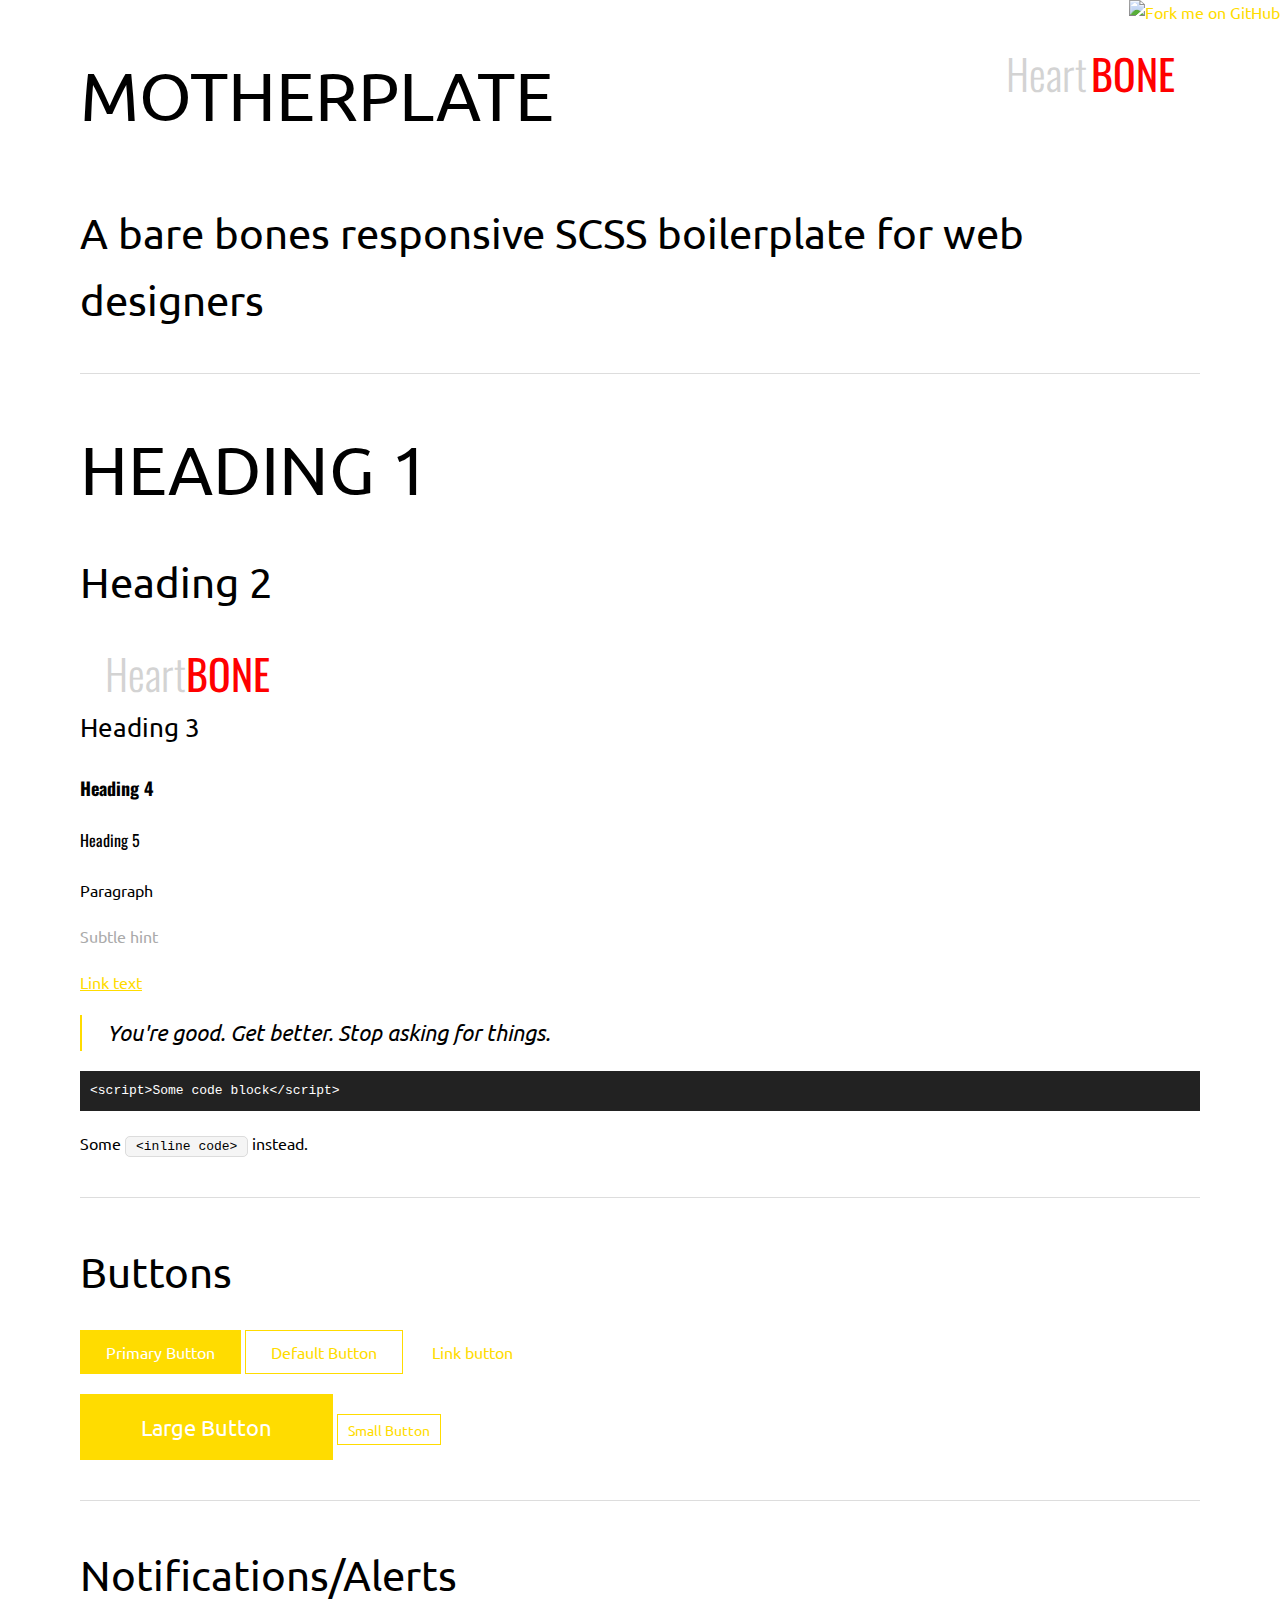
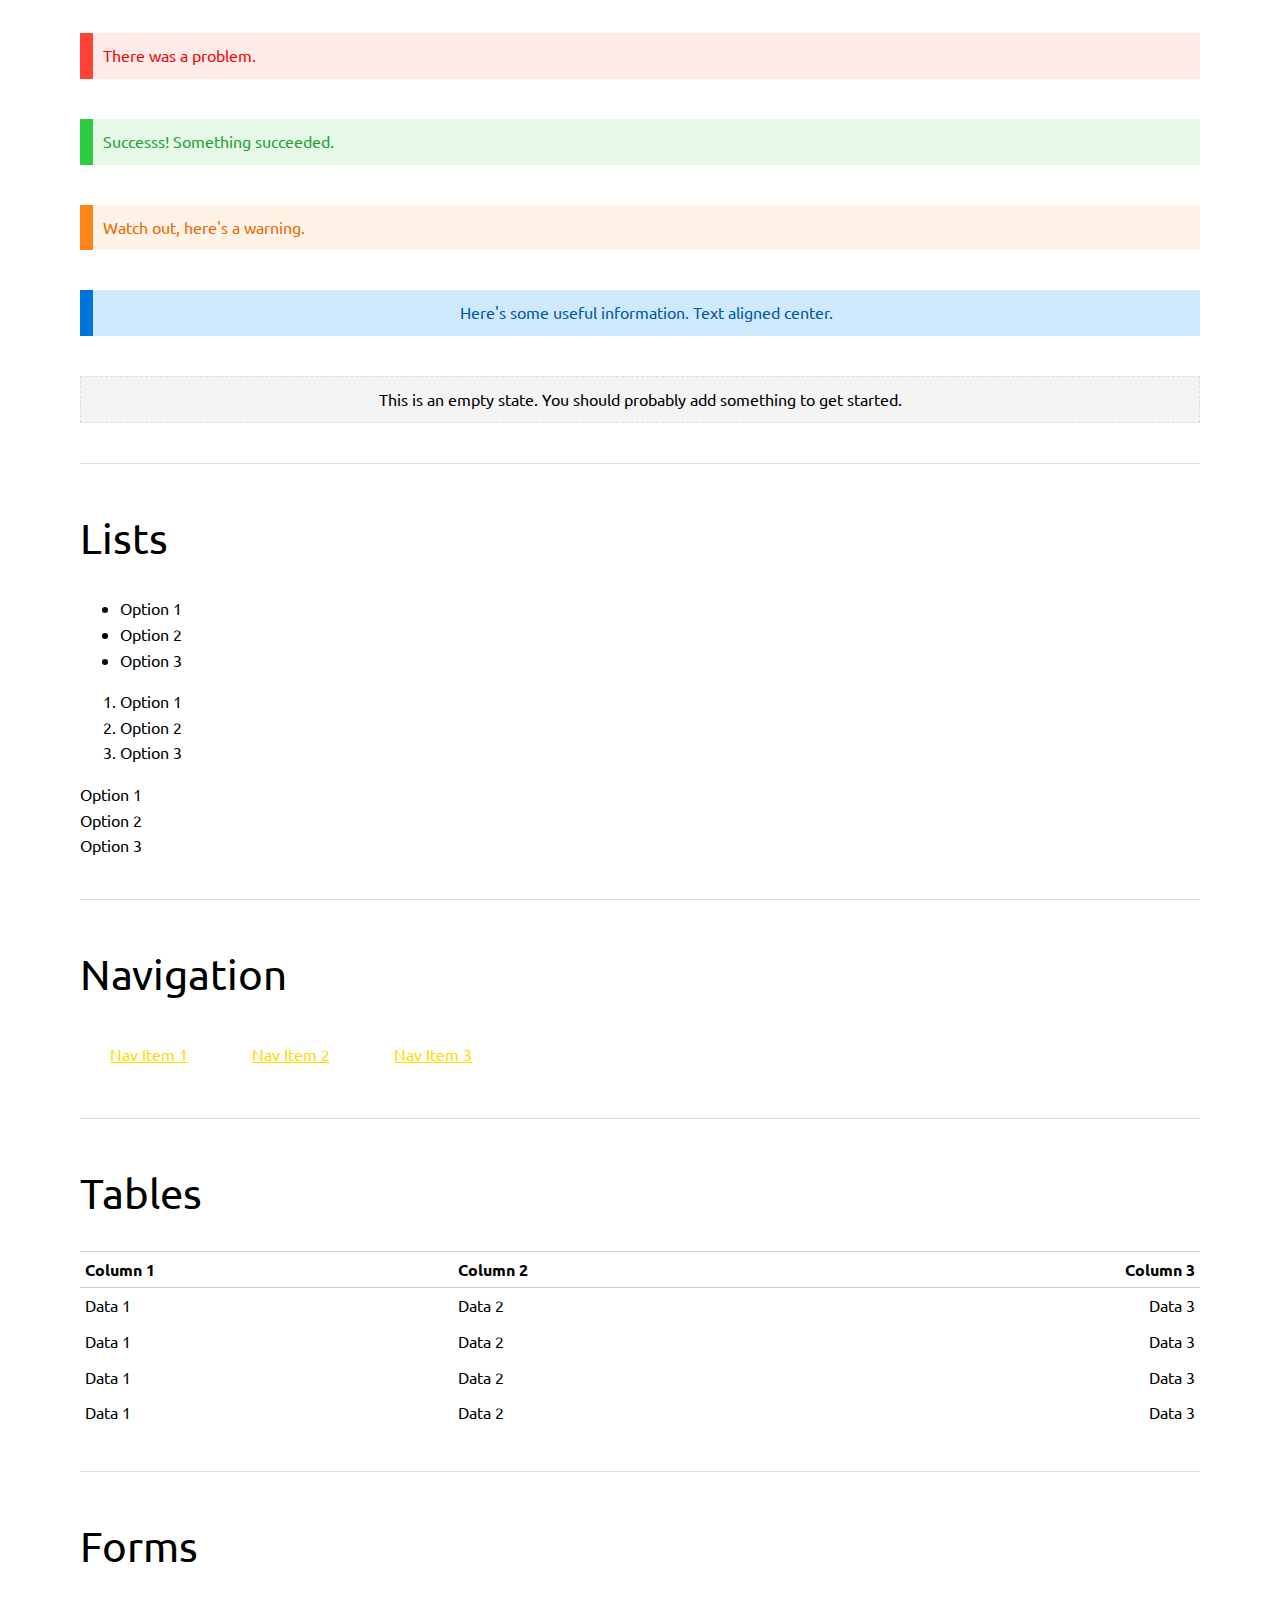
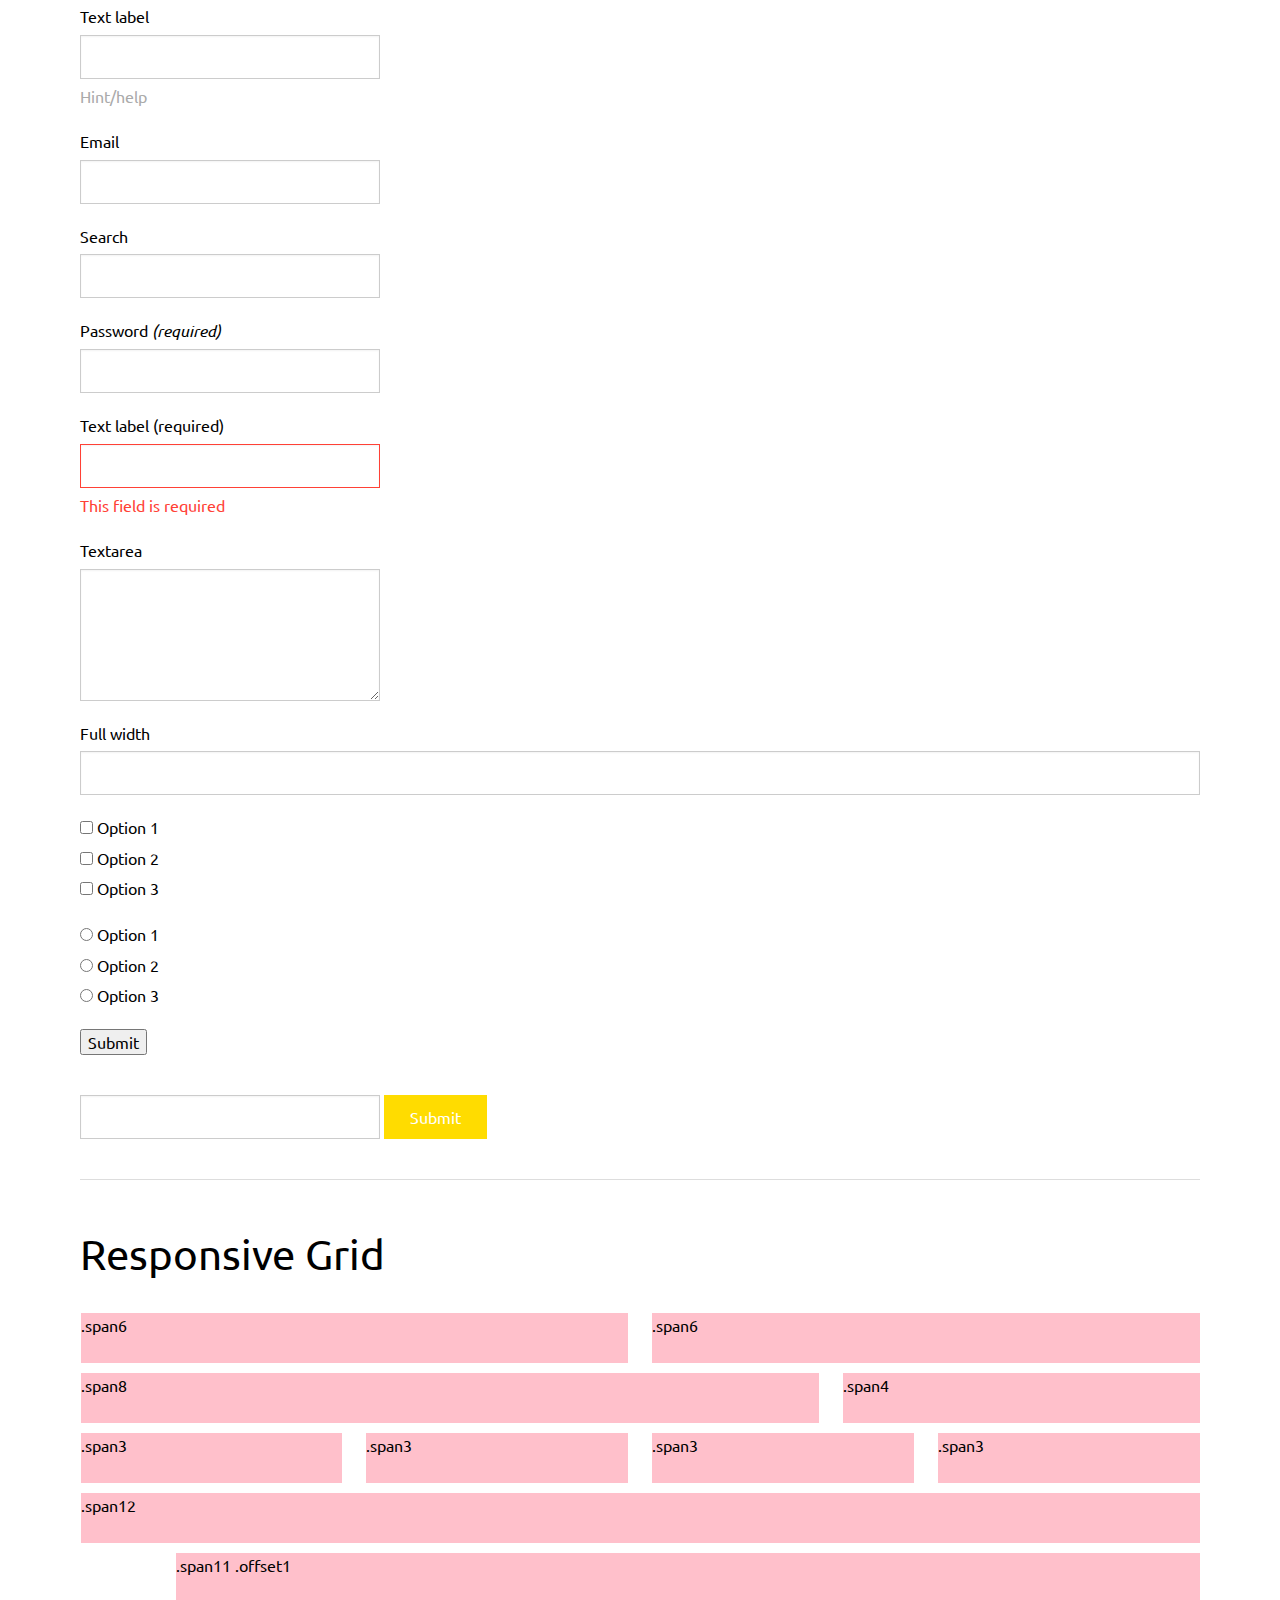
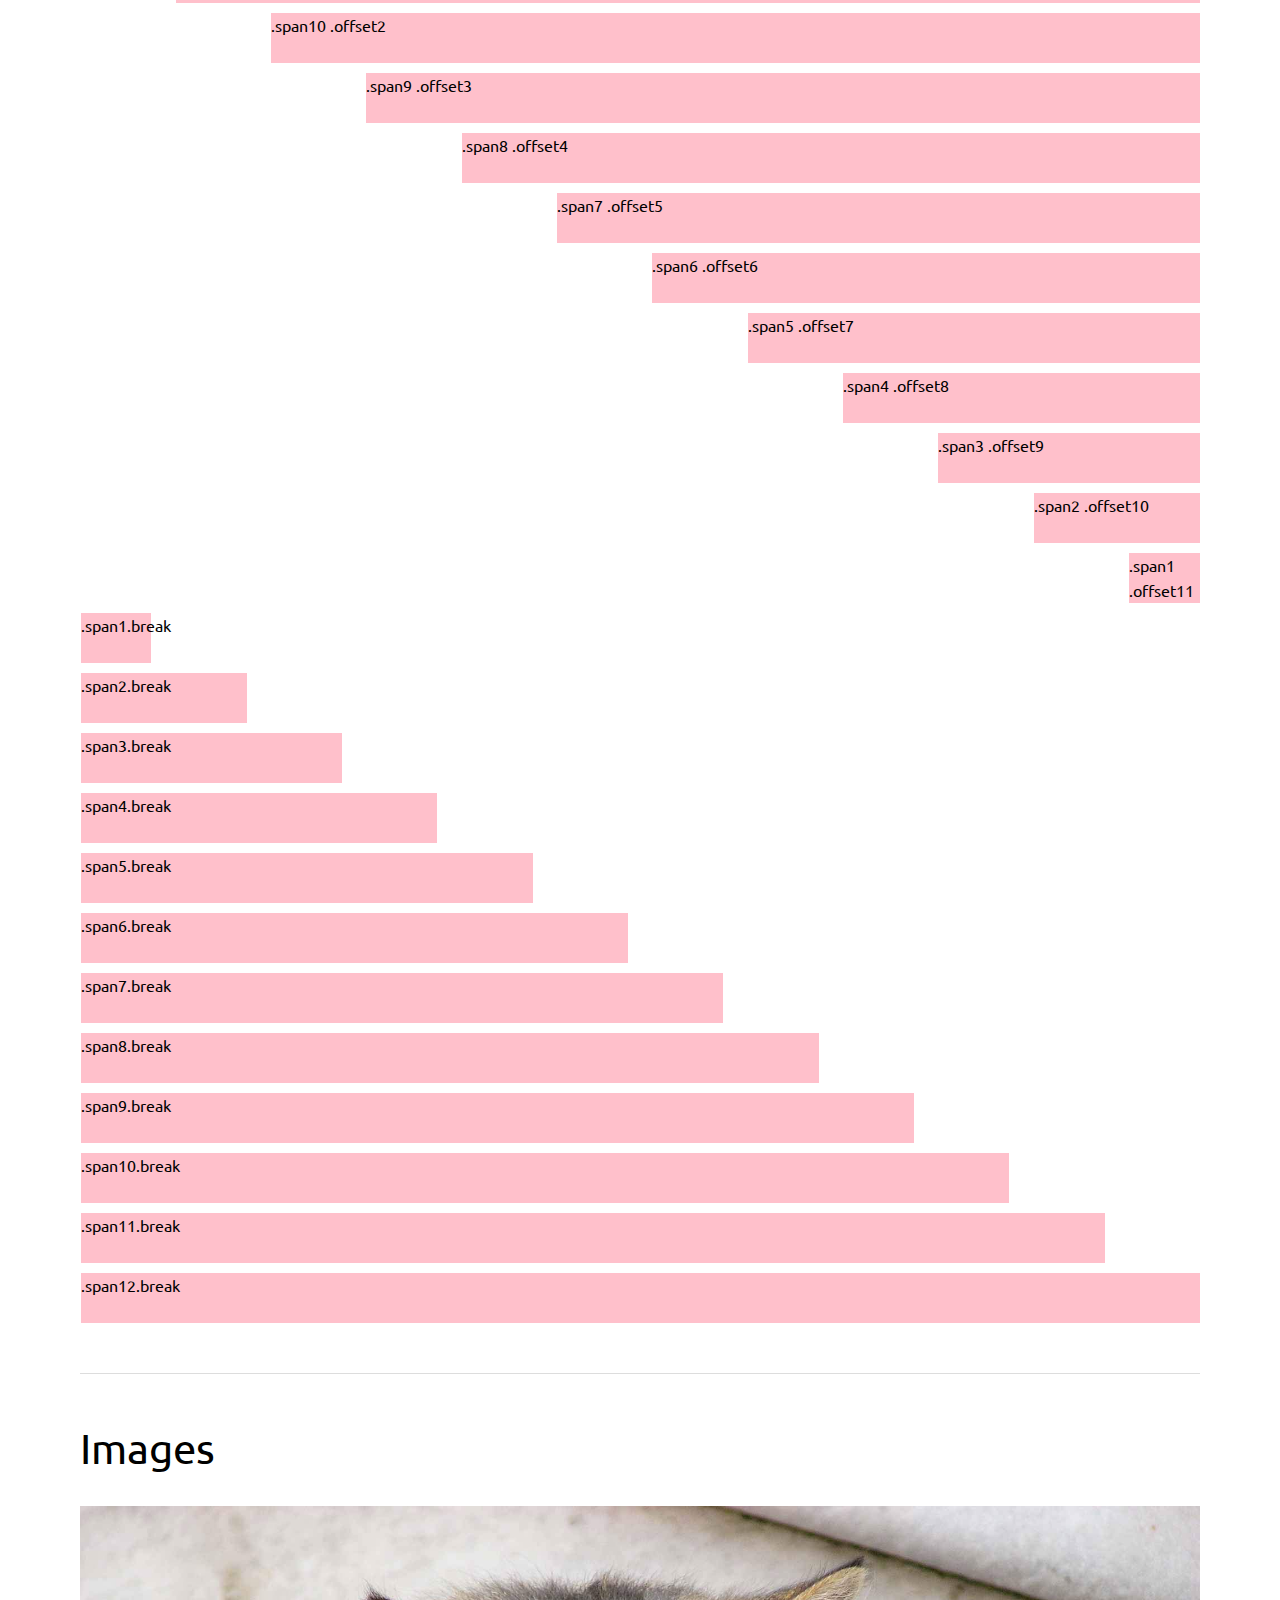
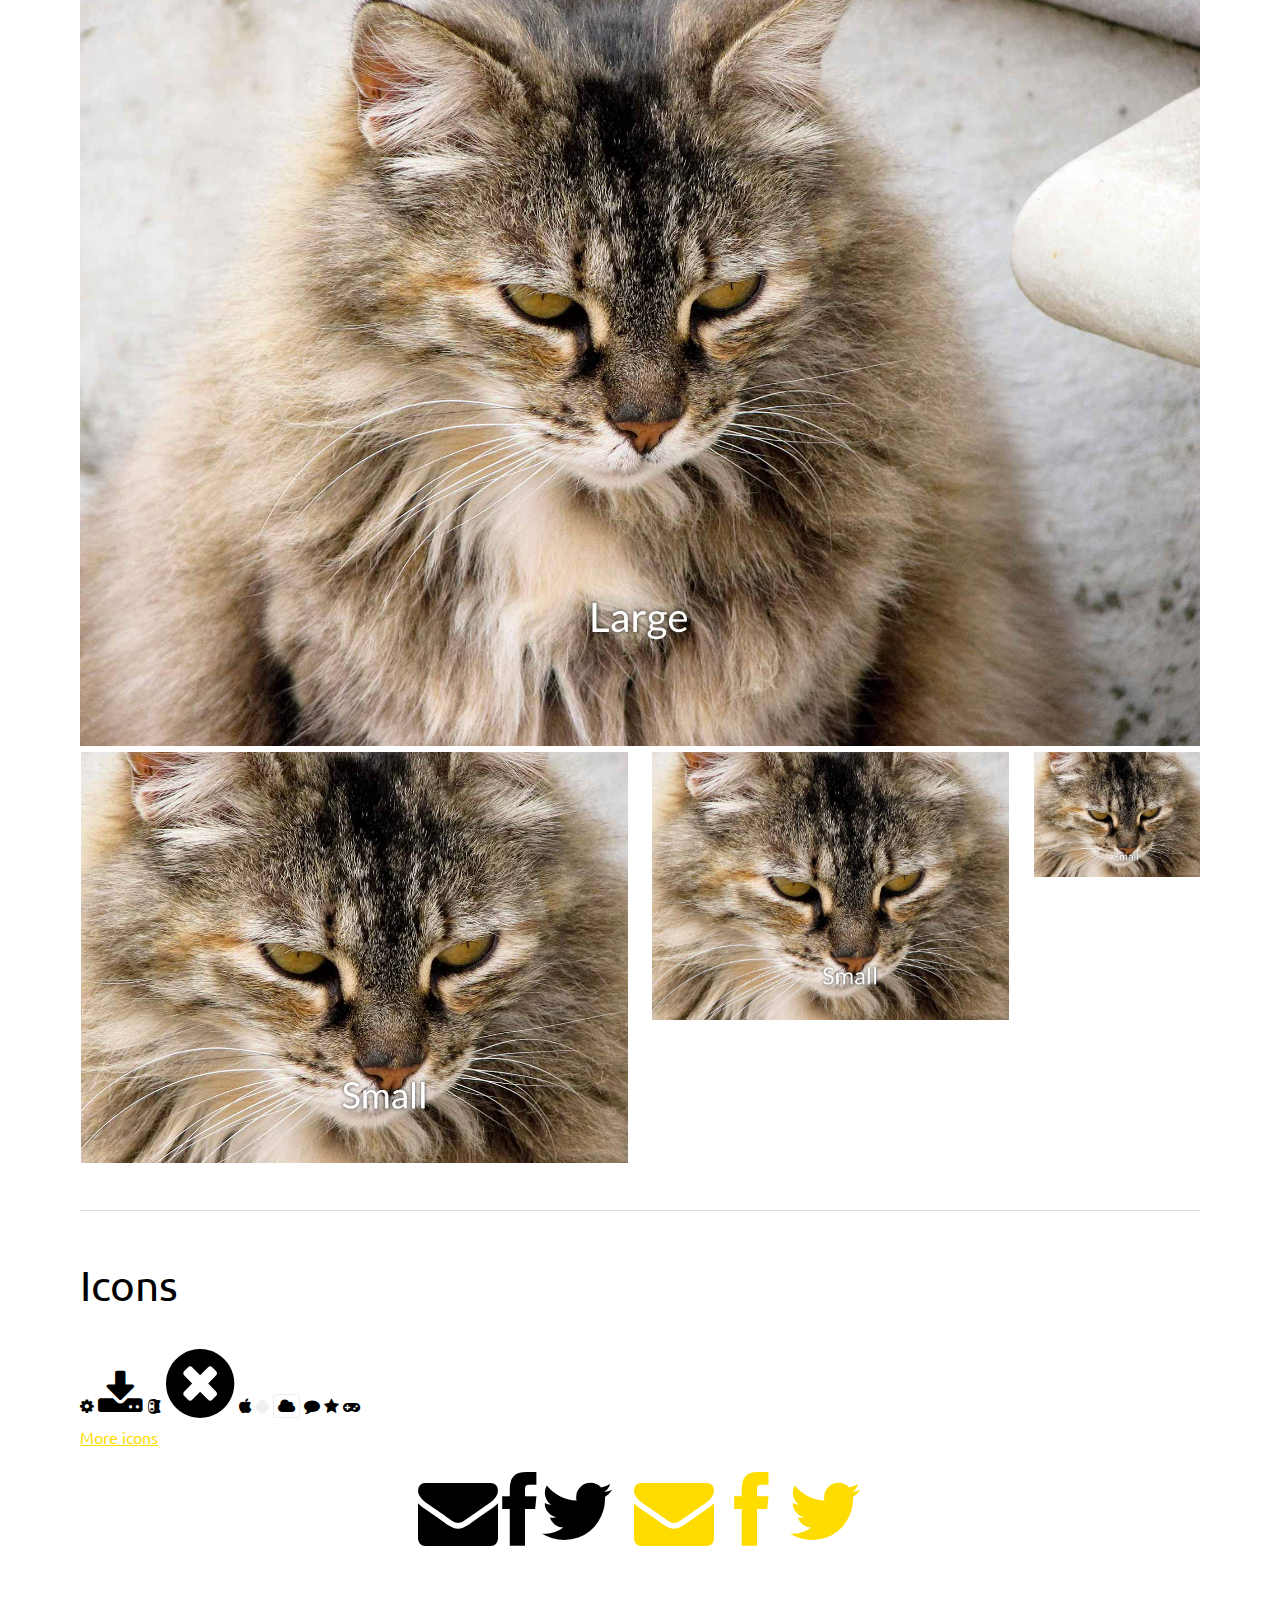
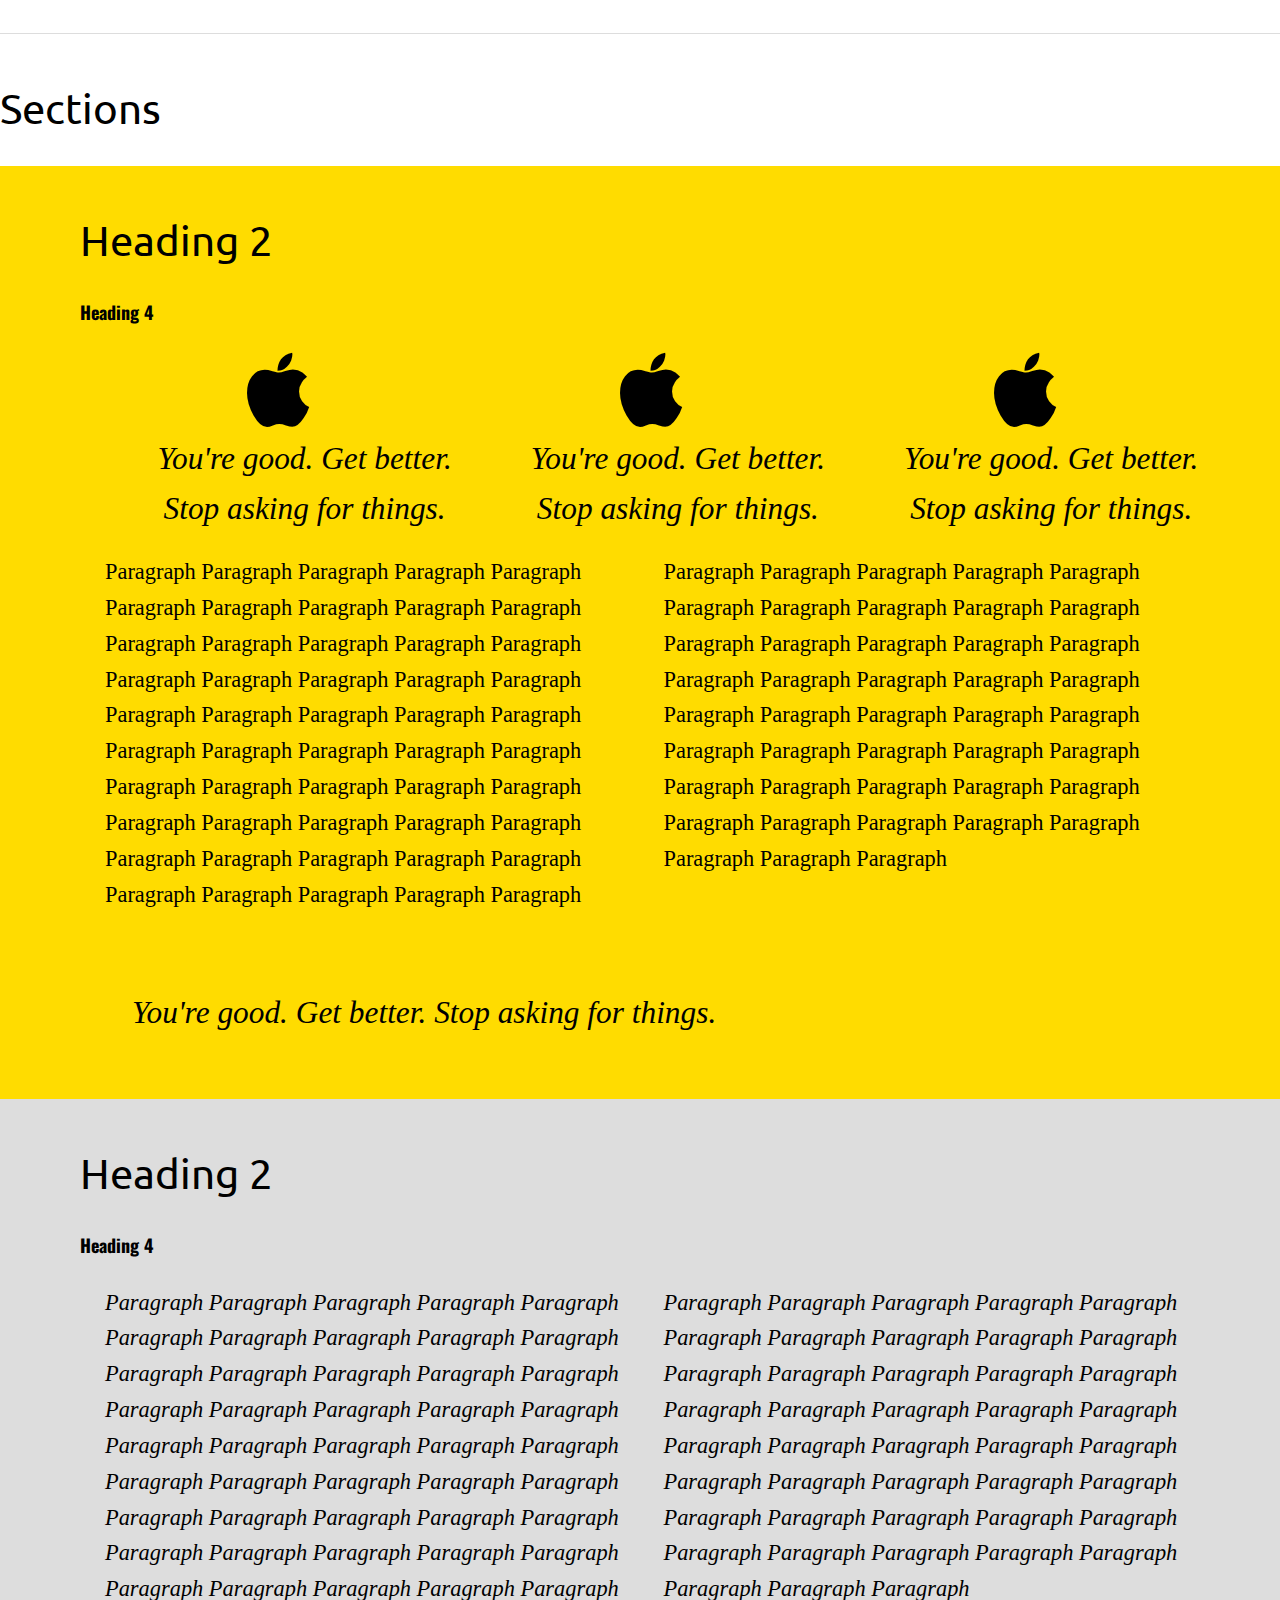
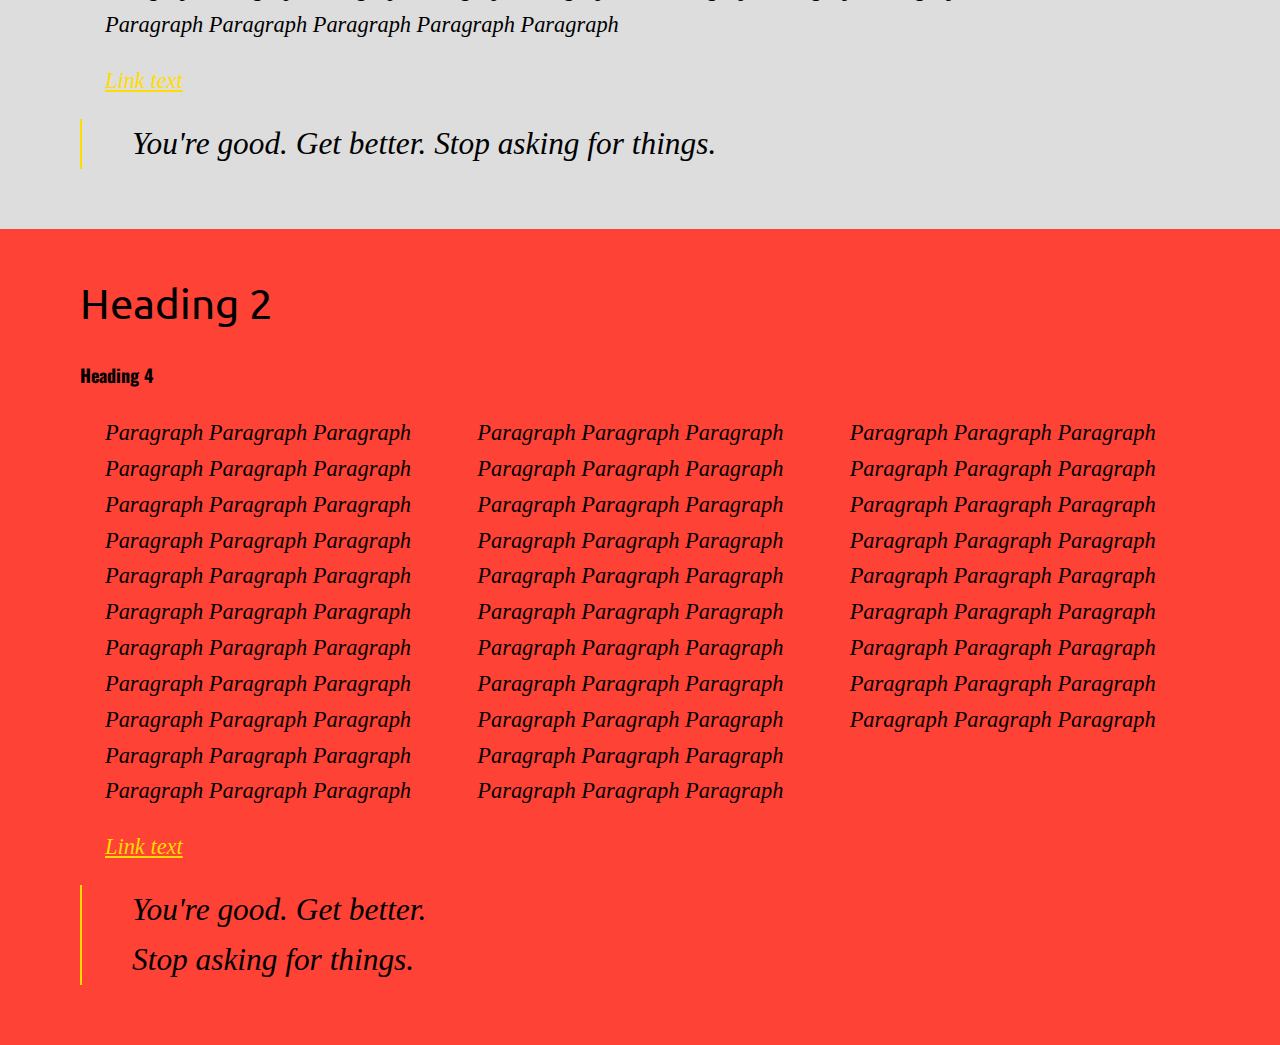
==== example.html @ 1ecac4de "initial" ====
<!DOCTYPE html>
<!--[if lt IE 7]> <html class="lt-ie9 lt-ie8 lt-ie7"> <![endif]-->
<!--[if IE 7]> <html class="lt-ie9 lt-ie8"> <![endif]-->
<!--[if IE 8]> <html class="lt-ie9"> <![endif]-->
<!--[if gt IE 8]><!--> <html> <!--<![endif]-->
<head>
	<meta charset="utf-8">
	<meta http-equiv="X-UA-Compatible" content="IE=edge,chrome=1">
	<title>Motherplate - A bare bones responsive SCSS boilerplate for web designers</title>
	<meta name="description" content="">
	<meta name="viewport" content="width=device-width">
    <link href='http://fonts.googleapis.com/css?family=Ubuntu:300,500italic|Oswald' rel='stylesheet' type='text/css'>
    <link rel="stylesheet" href="css/main.css">

	<!--[if lt IE 9]> <script src="http://html5shiv.googlecode.com/svn/trunk/html5.js"></script> <![endif]-->
</head>
<body>

	<a href="https://github.com/leemunroe/motherplate"><img style="position: absolute; top: 0; right: 0; border: 0;" src="https://s3.amazonaws.com/github/ribbons/forkme_right_green_007200.png" alt="Fork me on GitHub"></a>

	<div class="container">

    <h1 style="text-align:left;float:left;">Motherplate</h1>
    <logo style="text-align:right;float:right;">
        <logo1>Heart</logo1>
        <logo2>BONE</logo2>
    </logo>
    <h1 style="clear:both;"></h1>

        <h2>A bare bones responsive SCSS boilerplate for web designers</h2>

		<hr>

		<h1>Heading 1</h1>
		<h2>Heading 2</h2>
        <logo1>Heart</logo1><logo2>BONE</logo2>
		<h3>Heading 3</h3>
		<h4>Heading 4</h4>
		<h5>Heading 5</h5>
		<p>Paragraph</p>
		<p class="subtle">Subtle hint</p>
		<p><a href="">Link text</a></p>
		<blockquote><p>You're good. Get better. Stop asking for things.</p></blockquote>
		<pre>&lt;script&gt;Some code block&lt;/script&gt;</pre>
		<p>Some <code>&lt;inline code&gt;</code> instead.</p>

		<hr>

		<h2>Buttons</h2>

		<p><button class="btn btn-primary">Primary button</button> <button class="btn">Default button</button> <button class="btn btn-link">Link button</button> </p>

		<p><button class="btn btn-primary btn-lg">Large button</button> <button class="btn btn-sm">Small button</button></p>

		<hr>

		<h2>Notifications/Alerts</h2>

		<div class="alert alert-danger">
			<p>There was a problem.</p>
		</div>

		<div class="alert alert-success">
			<p>Successs! Something succeeded.</p>
		</div>

		<div class="alert alert-warning">
			<p>Watch out, here's a warning.</p>
		</div>

		<div class="alert alert-info text-center">
			<p>Here's some useful information. Text aligned center.</p>
		</div>

		<div class="alert alert-empty">
			<p>This is an empty state. You should probably add something to get started.</p>
		</div>

		<hr>

		<h2>Lists</h2>
		<ul>
			<li>Option 1</li>
			<li>Option 2</li>
			<li>Option 3</li>
		</ul>
		<ol>
			<li>Option 1</li>
			<li>Option 2</li>
			<li>Option 3</li>
		</ol>
		<ul class="list-unstyled">
			<li>Option 1</li>
			<li>Option 2</li>
			<li>Option 3</li>
		</ul>

		<hr>

		<h2>Navigation</h2>
		<nav>
			<a href="">Nav Item 1</a>
			<a href="">Nav Item 2</a>
			<a href="">Nav Item 3</a>
		</nav>

		<hr>

		<h2>Tables</h2>
		<table>
			<thead>
				<tr>
					<th scope="col">Column 1</th>
					<th scope="col">Column 2</th>
					<th scope="col" class="text-right">Column 3</th>
				</tr>
			</thead>
			<tbody>
				<tr>
					<td>Data 1</td>
					<td>Data 2</td>
					<td class="text-right">Data 3</td>
				</tr>
				<tr>
					<td>Data 1</td>
					<td>Data 2</td>
					<td class="text-right">Data 3</td>
				</tr>
				<tr>
					<td>Data 1</td>
					<td>Data 2</td>
					<td class="text-right">Data 3</td>
				</tr>
				<tr>
					<td>Data 1</td>
					<td>Data 2</td>
					<td class="text-right">Data 3</td>
				</tr>
			</tbody>
		</table>

		<hr>

		<h2>Forms</h2>
		<form>
			<div class="field">
				<label for="">Text label</label>
				<input type="text">
				<p class="hint">Hint/help</p>
			</div>
			<div class="field">
				<label for="">Email</label>
				<input type="email">
			</div>
			<div class="field">
				<label for="">Search</label>
				<input type="search">
			</div>
			<div class="field">
				<label for="">Password <span class="is-required">(required)</span></label>
				<input type="password">
			</div>
			<div class="field has-error">
				<label for="">Text label <span class="req">(required)</span></label>
				<input type="text">
				<p class="error-description">This field is required</p>
			</div>
			<div class="field">
				<label for="">Textarea</label>
				<textarea></textarea>
			</div>
			<div class="field">
				<label for="">Full width</label>
				<input type="text" class="full-width">
			</div>
			<div class="field">
				<label><input type="checkbox"> Option 1</label>
				<label><input type="checkbox"> Option 2</label>
				<label><input type="checkbox"> Option 3</label>
			</div>
			<div class="field">
				<label><input type="radio" name="radio"> Option 1</label>
				<label><input type="radio" name="radio"> Option 2</label>
				<label><input type="radio" name="radio"> Option 3</label>
			</div>
			<button>Submit</button>
		</form>
		<input type="text"> <button class="btn btn-primary">Submit</button>

		<hr>

		<h2>Responsive Grid</h2>

		<style>
		/*Style to help visualize grid for demo purposes*/
		.grid-style-helper{background:pink;height:50px;margin-bottom:10px;}
		</style>

		<div class="group">
			<div class="span6 grid-style-helper">.span6</div>
			<div class="span6 grid-style-helper">.span6</div>

			<div class="span8 grid-style-helper">.span8</div>
			<div class="span4 grid-style-helper">.span4</div>

			<div class="span3 grid-style-helper">.span3</div>
			<div class="span3 grid-style-helper">.span3</div>
			<div class="span3 grid-style-helper">.span3</div>
			<div class="span3 grid-style-helper">.span3</div>

			<div class="span12 grid-style-helper">.span12</div>
		</div>

		<div class="group">
			<div class="span11 offset1 grid-style-helper">.span11 .offset1</div>
			<div class="span10 offset2 grid-style-helper">.span10 .offset2</div>

			<div class="span9 offset3 grid-style-helper">.span9 .offset3</div>
			<div class="span8 offset4 grid-style-helper">.span8 .offset4</div>

			<div class="span7 offset5 grid-style-helper">.span7 .offset5</div>
			<div class="span6 offset6 grid-style-helper">.span6 .offset6</div>
			<div class="span5 offset7 grid-style-helper">.span5 .offset7</div>
			<div class="span4 offset8 grid-style-helper">.span4 .offset8</div>

			<div class="span3 offset9 grid-style-helper">.span3 .offset9</div>
			<div class="span2 offset10 grid-style-helper">.span2 .offset10</div>
			<div class="span1 offset11 grid-style-helper">.span1 .offset11</div>
		</div>

		<div class="group">
			<div class="span1 break grid-style-helper">.span1.break</div>
			<div class="span2 break grid-style-helper">.span2.break</div>

			<div class="span3 break grid-style-helper">.span3.break</div>
			<div class="span4 break grid-style-helper">.span4.break</div>

			<div class="span5 break grid-style-helper">.span5.break</div>
			<div class="span6 break grid-style-helper">.span6.break</div>
			<div class="span7 break grid-style-helper">.span7.break</div>
			<div class="span8 break grid-style-helper">.span8.break</div>

			<div class="span9 break grid-style-helper">.span9.break</div>
			<div class="span10 break grid-style-helper">.span10.break</div>
			<div class="span11 break grid-style-helper">.span11.break</div>
			<div class="span12 break grid-style-helper">.span12.break</div>
		</div>

		<hr>

		<h2>Images</h2>
		<!-- Example using picture element -->
		<picture>
			<source media="(min-width: 1000px)" srcset="img/cat@2x.jpg">
			<source media="(min-width: 640px)" srcset="img/cat.jpg">
			<img src="img/cat@2x.jpg" alt="Cat">
		</picture>

		<!-- Examples using srcset -->
		<div class="group">
			<div class="span6">
				<img src="img/cat.jpg" alt="Cat" srcset="img/cat@2x.jpg 2x, img/cat.jpg 1x" sizes="(min-width:480px) 100vw, 50vw">
			</div>
			<div class="span4">
				<img src="img/cat.jpg" alt="Cat" srcset="img/cat@2x.jpg 2x, img/cat.jpg 1x" sizes="(min-width:480px) 100vw, 50vw">
			</div>
			<div class="span2">
				<img src="img/cat.jpg" alt="Cat" srcset="img/cat@2x.jpg 2x, img/cat.jpg 1x" sizes="(min-width:480px) 100vw, 50vw">
			</div>
		</div>

		<hr>

		<h2>Icons</h2>

		<i class="icon-cog"></i>
		<i class="icon-download-alt icon-3x"></i>
		<i class="icon-github-alt icon-rotate-90"></i>
		<i class="icon-remove-sign icon-5x"></i>
		<i class="icon-apple"></i>
		<i class="icon-android icon-muted"></i>
		<i class="icon-cloud icon-border"></i>
		<i class="icon-comment"></i>
		<i class="icon-star"></i>
		<i class="icon-gamepad"></i>

		<p><a href="http://fortawesome.github.io/Font-Awesome/cheatsheet/">More icons</a></p>

        <div class="text-center">
            <i class="icon-envelope icon-5x"></i>
            <i class="icon-facebook icon-5x"></i>
            <i class="icon-twitter icon-5x">

            <a class="icon-envelope" href="mailto:info@heart-bone.com"></a>
            <a class="icon-facebook" href="http://facebook.com/{{ site.footer-links.facebook }}"></a>
            <a class="icon-twitter" href="http://twitter.com/heart_bone"></i></a>
        </div>
    </div>
    <hr>

    <h2>Sections</h2>
    <section class="primary">
        <div class="container">
            <h2>Heading 2</h2>
            <h4>Heading 4</h4>

            <div class="span4 text-center">
                <i class="icon-apple icon-5x"></i>
                <blockquote><p>You're good. Get better. Stop asking for things.</p></blockquote>
            </div>
            <div class="span4 text-center">
                <i class="icon-apple icon-5x"></i>
                <blockquote><p>You're good. Get better. Stop asking for things.</p></blockquote>
            </div>
            <div class="span4 text-center">
                <i class="icon-apple icon-5x"></i>
                <blockquote><p>You're good. Get better. Stop asking for things.</p></blockquote>
            </div>

            <p>Paragraph Paragraph Paragraph Paragraph Paragraph Paragraph Paragraph Paragraph Paragraph Paragraph
                Paragraph Paragraph Paragraph Paragraph Paragraph Paragraph Paragraph Paragraph Paragraph Paragraph
                Paragraph Paragraph Paragraph Paragraph Paragraph Paragraph Paragraph Paragraph Paragraph Paragraph
                Paragraph Paragraph Paragraph Paragraph Paragraph Paragraph Paragraph Paragraph Paragraph Paragraph
                Paragraph Paragraph Paragraph Paragraph Paragraph Paragraph Paragraph Paragraph Paragraph Paragraph
                Paragraph Paragraph Paragraph Paragraph Paragraph Paragraph Paragraph Paragraph Paragraph Paragraph
                Paragraph Paragraph Paragraph Paragraph Paragraph Paragraph Paragraph Paragraph Paragraph Paragraph
                Paragraph Paragraph Paragraph Paragraph Paragraph Paragraph Paragraph Paragraph Paragraph Paragraph
                Paragraph Paragraph Paragraph Paragraph Paragraph Paragraph Paragraph Paragraph Paragraph Paragraph
                Paragraph Paragraph Paragraph </p>

            <p><a href="">Link text</a></p>
            <blockquote><p>You're good. Get better. Stop asking for things.</p></blockquote>
        </div>
    </section>
    <section class="secondary">
        <div class="container">
            <h2>Heading 2</h2>
            <h4>Heading 4</h4>

            <p>Paragraph Paragraph Paragraph Paragraph Paragraph Paragraph Paragraph Paragraph Paragraph Paragraph
                Paragraph Paragraph Paragraph Paragraph Paragraph Paragraph Paragraph Paragraph Paragraph Paragraph
                Paragraph Paragraph Paragraph Paragraph Paragraph Paragraph Paragraph Paragraph Paragraph Paragraph
                Paragraph Paragraph Paragraph Paragraph Paragraph Paragraph Paragraph Paragraph Paragraph Paragraph
                Paragraph Paragraph Paragraph Paragraph Paragraph Paragraph Paragraph Paragraph Paragraph Paragraph
                Paragraph Paragraph Paragraph Paragraph Paragraph Paragraph Paragraph Paragraph Paragraph Paragraph
                Paragraph Paragraph Paragraph Paragraph Paragraph Paragraph Paragraph Paragraph Paragraph Paragraph
                Paragraph Paragraph Paragraph Paragraph Paragraph Paragraph Paragraph Paragraph Paragraph Paragraph
                Paragraph Paragraph Paragraph Paragraph Paragraph Paragraph Paragraph Paragraph Paragraph Paragraph
                Paragraph Paragraph Paragraph </p>

            <p><a href="">Link text</a></p>
            <blockquote><p>You're good. Get better. Stop asking for things.</p></blockquote>
        </div>
    </section>
    <section class="tertiary">
        <div class="container">
            <h2>Heading 2</h2>
            <h4>Heading 4</h4>

            <p>Paragraph Paragraph Paragraph Paragraph Paragraph Paragraph Paragraph Paragraph Paragraph Paragraph
                Paragraph Paragraph Paragraph Paragraph Paragraph Paragraph Paragraph Paragraph Paragraph Paragraph
                Paragraph Paragraph Paragraph Paragraph Paragraph Paragraph Paragraph Paragraph Paragraph Paragraph
                Paragraph Paragraph Paragraph Paragraph Paragraph Paragraph Paragraph Paragraph Paragraph Paragraph
                Paragraph Paragraph Paragraph Paragraph Paragraph Paragraph Paragraph Paragraph Paragraph Paragraph
                Paragraph Paragraph Paragraph Paragraph Paragraph Paragraph Paragraph Paragraph Paragraph Paragraph
                Paragraph Paragraph Paragraph Paragraph Paragraph Paragraph Paragraph Paragraph Paragraph Paragraph
                Paragraph Paragraph Paragraph Paragraph Paragraph Paragraph Paragraph Paragraph Paragraph Paragraph
                Paragraph Paragraph Paragraph Paragraph Paragraph Paragraph Paragraph Paragraph Paragraph Paragraph
                Paragraph Paragraph Paragraph </p>

            <p><a href="">Link text</a></p>
            <blockquote><p>You're good. Get better. Stop asking for things.</p></blockquote>
        </div>
    </section>

    <script src="//ajax.googleapis.com/ajax/libs/jquery/1.8.3/jquery.min.js"></script>
	<script>window.jQuery || document.write('<script src="js/jquery-1.8.3.min.js"><\/script>')</script>
	<script src="js/main.js"></script>

</body>
</html>
---- css/main.css ----
@import url(http://fonts.googleapis.com/css?family=Open+Sans:400,700|Lato:400,700);article,aside,details,figcaption,figure,footer,header,hgroup,main,nav,section,summary{display:block}audio,canvas,video{display:inline-block}audio:not([controls]){display:none;height:0}[hidden]{display:none}html{font-family:sans-serif;-ms-text-size-adjust:100%;-webkit-text-size-adjust:100%}body{margin:0}a:focus{outline:thin dotted}a:active,a:hover{outline:0}h1{font-size:2em;margin:0.67em 0}abbr[title]{border-bottom:1px dotted}b,strong{font-weight:bold}dfn{font-style:italic}hr{-moz-box-sizing:content-box;box-sizing:content-box;height:0}mark{background:#ff0;color:#000}code,kbd,pre,samp{font-family:monospace, serif;font-size:1em}pre{white-space:pre-wrap}q{quotes:"\201C" "\201D" "\2018" "\2019"}small{font-size:80%}sub,sup{font-size:75%;line-height:0;position:relative;vertical-align:baseline}sup{top:-0.5em}sub{bottom:-0.25em}img{border:0}svg:not(:root){overflow:hidden}figure{margin:0}fieldset{border:1px solid #c0c0c0;margin:0 2px;padding:0.35em 0.625em 0.75em}legend{border:0;padding:0}button,input,select,textarea{font-family:inherit;font-size:100%;margin:0}button,input{line-height:normal}button,select{text-transform:none}button,html input[type="button"],input[type="reset"],input[type="submit"]{-webkit-appearance:button;cursor:pointer}button[disabled],html input[disabled]{cursor:default}input[type="checkbox"],input[type="radio"]{box-sizing:border-box;padding:0}input[type="search"]{-webkit-appearance:textfield;-moz-box-sizing:content-box;-webkit-box-sizing:content-box;box-sizing:content-box}input[type="search"]::-webkit-search-cancel-button,input[type="search"]::-webkit-search-decoration{-webkit-appearance:none}button::-moz-focus-inner,input::-moz-focus-inner{border:0;padding:0}textarea{overflow:auto;vertical-align:top}table{border-collapse:collapse;border-spacing:0}.clearfix,.group{zoom:1}.clearfix:before,.clearfix:after,.group:before,.group:after{content:"\0020";display:block;height:0;overflow:hidden}.clearfix:after,.group:after{clear:both}.container{margin:0 auto;max-width:1200px;padding:10px 10px}.span1,.span2,.span3,.span4,.span5,.span6,.span7,.span8,.span9,.span10,.span11,.span12{display:block;margin-bottom:20px}@media screen and (min-width: 480px){.container{padding:40px 40px}.group{margin-left:-2.1277%}.span1,.span2,.span3,.span4,.span5,.span6,.span7,.span8,.span9,.span10,.span11,.span12{-moz-box-sizing:border-box;-webkit-box-sizing:border-box;box-sizing:border-box;float:left;margin-bottom:0;margin-left:2.1277%}.span1{width:6.20563%}.span1.break{float:none}.offset1{margin-left:10.46103%}.span2{width:14.53897%}.span2.break{float:none}.offset2{margin-left:18.79437%}.span3{width:22.8723%}.span3.break{float:none}.offset3{margin-left:27.1277%}.span4{width:31.20563%}.span4.break{float:none}.offset4{margin-left:35.46103%}.span5{width:39.53897%}.span5.break{float:none}.offset5{margin-left:43.79437%}.span6{width:47.8723%}.span6.break{float:none}.offset6{margin-left:52.1277%}.span7{width:56.20563%}.span7.break{float:none}.offset7{margin-left:60.46103%}.span8{width:64.53897%}.span8.break{float:none}.offset8{margin-left:68.79437%}.span9{width:72.8723%}.span9.break{float:none}.offset9{margin-left:77.1277%}.span10{width:81.20563%}.span10.break{float:none}.offset10{margin-left:85.46103%}.span11{width:89.53897%}.span11.break{float:none}.offset11{margin-left:93.79437%}.span12{width:97.8723%}.span12.break{float:none}.offset12{margin-left:102.1277%}}body{font-family:'Ubuntu', sans-serif;font-size:100%;font-style:normal;font-weight:400;line-height:1.6}blockquote{border-left:2px solid #ffdc00;font-family:'Ubuntu', sans-serif;font-size:1.4em;font-style:italic;font-weight:medium;margin:0 0 20px;padding-left:25px}h1,h2,h3{font-family:"Ubuntu",sans-serif}h4,h5{font-family:"Oswald",sans-serif}h1{font-size:4.250em;font-style:normal;font-weight:normal;text-transform:uppercase;margin:0 0 25px}h2{font-size:2.625em;font-style:normal;font-weight:normal;margin:0 0 25px}h3{font-size:1.625em;font-style:normal;font-weight:normal;margin:0 0 25px}h4{font-size:1.125em;font-style:normal;font-weight:bold;margin:0 0 25px}h5{font-size:1em;font-style:normal;font-weight:normal;margin:0 0 25px}p{margin:0 0 20px}pre{background:#222;color:#fff;display:block;font-family:Monaco, Menlo, Consolas, "Courier New", monospace;font-size:13px;line-height:20px;margin:0 0 20px;padding:10px;word-break:break-all;word-wrap:break-word}code{-moz-border-radius:5px;-webkit-border-radius:5px;border-radius:5px;background:#f5f5f5;border:1px solid rgba(0,0,0,0.1);font-family:Monaco, Menlo, Consolas, "Courier New", monospace;font-size:13px;line-height:20px;padding:2px 10px;word-break:break-all;word-wrap:break-word}a{color:#ffdc00}a:hover,a:focus{text-decoration:none}logo1{font-family:'Oswald', sans-serif;font-size:2.625em;font-style:normal;font-weight:300;margin-left:25px;margin-top:25px;margin-bottom:25px;color:lightgrey}logo2{font-family:'Oswald', sans-serif;font-size:2.625em;font-style:normal;font-weight:normal;margin-right:25px;margin-top:25px;margin-bottom:25px;color:red}@media screen and (max-width: 480px){body{font-size:0.875em}h1,h2,h3,h4,h5{margin-bottom:10px}h1{font-size:1.625em}h2{font-size:1.125em}h3{font-size:1em}h4,h5,p,ul,ol{font-size:0.875em}logo1{font-family:'Oswald', sans-serif;font-size:1.125em;font-style:normal;font-weight:300;color:lightgrey}logo2{font-family:'Oswald', sans-serif;font-size:1.125em;font-style:normal;font-weight:normal;color:red}}img,video,audio,iframe,object{max-width:100%}.btn{-moz-border-radius:0px;-webkit-border-radius:0px;border-radius:0px;background:transparent;border:1px solid #ffdc00;color:#ffdc00;display:inline-block;height:44px;outline:none;padding:0 25px;text-align:center;text-decoration:none;text-transform:capitalize}.btn:hover,.btn:focus{background:#ffdc00;border-color:#ffdc00;color:#fff;text-decoration:none}.btn:active{background:#ccb000;border-color:#ccb000}.btn-primary{background-color:#ffdc00;border-color:#ffdc00;color:#fff}.btn-primary:hover,.btn-primary:focus{background:#e6c600;border-color:#e6c600;color:#fff}.btn-primary:active{background:#ccb000;border-color:#ccb000;color:#fff}.btn-lg{font-size:1.4em;height:66px;padding:0 60px}.btn-sm{font-size:.85em;height:30.8px;padding:0 10px}.btn-link{-moz-box-shadow:none;-webkit-box-shadow:none;box-shadow:none;background:transparent;border:0;color:#ffdc00;text-shadow:none;text-transform:none}.btn-link:hover,.btn-link:focus{background:transparent;color:#ffdc00;text-decoration:underline}@media screen and (max-width: 480px){.btn{display:block;margin-bottom:10px;width:100%}}table{width:100%}table th,table td{padding:5px;text-align:left}table th{border-bottom:1px solid #ccc;border-top:1px solid #ccc}label{display:block;margin-bottom:5px}input[type=text],input[type=email],input[type=phone],input[type=password],input[type=number],input[type=search],textarea{-moz-box-shadow:inset 0 1px 2px rgba(0,0,0,0.05);-webkit-box-shadow:inset 0 1px 2px rgba(0,0,0,0.05);box-shadow:inset 0 1px 2px rgba(0,0,0,0.05);-moz-border-radius:0px;-webkit-border-radius:0px;border-radius:0px;border:1px solid #ccc;height:44px;outline:none;padding:5px 10px;width:300px}input[type=text]:focus,input[type=email]:focus,input[type=phone]:focus,input[type=password]:focus,input[type=number]:focus,input[type=search]:focus,textarea:focus{border-color:#ffdc00}input[type=text].full-width,input[type=email].full-width,input[type=phone].full-width,input[type=password].full-width,input[type=number].full-width,input[type=search].full-width,textarea.full-width{width:100%}textarea{height:132px}form{margin-bottom:40px}form .field{margin-bottom:20px}form .hint{color:#aaa;margin-top:5px}form .is-required{font-style:italic}form .has-error .error-description{color:#ff4136;margin-top:5px}form .has-error input[type=text],form .has-error input[type=email],form .has-error input[type=phone],form .has-error input[type=password],form .has-error input[type=number],form .has-error input[type=search],form .has-error textarea{border-color:#ff4136}.alert{zoom:1;-moz-border-radius:0px;-webkit-border-radius:0px;border-radius:0px;border-left:13px solid;margin-bottom:40px;padding:10px}.alert:before,.alert:after{content:"\0020";display:block;height:0;overflow:hidden}.alert:after{clear:both}.alert.alert-danger{background:#ffeae9;border-color:#ff4136;color:#e90d00}.alert.alert-success{background:#e6f9e8;border-color:#2ecc40;color:#25a233}.alert.alert-warning{background:#fff2e7;border-color:#ff851b;color:#e76b00}.alert.alert-info{background:#cfe9ff;border-color:#0074d9;color:#0059a6}.alert.alert-empty{background:#f4f4f4;border:1px dashed #ddd;text-align:center}.alert p:last-child{margin-bottom:0}nav a{display:inline-block;padding:10px 30px}*{-moz-box-sizing:border-box !important;-webkit-box-sizing:border-box !important;box-sizing:border-box !important}.text-center{text-align:center}.text-right{text-align:right}.text-left{text-align:left}.clear{clear:both}.right{float:right}.left{float:left}.list-unstyled{list-style:none;margin-left:0;padding-left:0}.valign{vertical-align:middle}hr{border:0;border-bottom:1px solid #ddd;margin:40px 0}.subtle{color:#aaa}.relative{position:relative}.primary{background-color:#ffdc00}.primary p{font-family:Georgia, Times, "Times New Roman", serif;font-size:1.4em;font-weight:400;margin:0 0 20px;padding-left:25px;-moz-columns:20em 3;-webkit-columns:20em 3;columns:20em 3}.secondary{background-color:#ddd}.secondary p{font-family:Georgia, Times, "Times New Roman", serif;font-size:1.4em;font-style:italic;font-weight:400;margin:0 0 20px;padding-left:25px;-moz-columns:20em 3;-webkit-columns:20em 3;columns:20em 3}.tertiary{background-color:#ff4136}.tertiary p{font-family:Georgia, Times, "Times New Roman", serif;font-size:1.4em;font-style:italic;font-weight:400;margin:0 0 20px;padding-left:25px;-moz-columns:1em 3;-webkit-columns:1em 3;columns:1em 3}@font-face{font-family:'FontAwesome';src:url("../fonts/fontawesome-webfont.eot?v=3.2.0");src:url("../fonts/fontawesome-webfont.eot?#iefix&v=3.2.0") format("embedded-opentype"),url("../fonts/fontawesome-webfont.woff?v=3.2.0") format("woff"),url("../fonts/fontawesome-webfont.ttf?v=3.2.0") format("truetype"),url("../fonts/fontawesome-webfont.svg#fontawesomeregular?v=3.2.0") format("svg");font-weight:normal;font-style:normal}[class^="icon-"],[class*=" icon-"]{font-family:FontAwesome;font-weight:normal;font-style:normal;text-decoration:inherit;-webkit-font-smoothing:antialiased;*margin-right:.3em}[class^="icon-"]:before,[class*=" icon-"]:before{text-decoration:inherit;display:inline-block;cursor:default;speak:none}.icon-large:before{vertical-align:-10%;font-size:1.3333333333333333em}a [class^="icon-"],a [class*=" icon-"]{display:inline}[class^="icon-"].icon-fixed-width,[class*=" icon-"].icon-fixed-width{display:inline-block;width:1.1428571428571428em;text-align:right;padding-right:0.2857142857142857em}[class^="icon-"].icon-fixed-width.icon-large,[class*=" icon-"].icon-fixed-width.icon-large{width:1.4285714285714286em}.icons-ul{margin-left:2.142857142857143em;list-style-type:none}.icons-ul>li{position:relative}.icons-ul .icon-li{position:absolute;left:-2.142857142857143em;width:2.142857142857143em;text-align:center;line-height:inherit}[class^="icon-"].hide,[class*=" icon-"].hide{display:none}.icon-muted{color:#eeeeee}.icon-light{color:#ffffff}.icon-dark{color:#333333}.icon-border{border:solid 1px #eeeeee;padding:.2em .25em .15em;-webkit-border-radius:3px;-moz-border-radius:3px;border-radius:3px}.icon-2x{font-size:2em}.icon-2x.icon-border{border-width:2px;-webkit-border-radius:4px;-moz-border-radius:4px;border-radius:4px}.icon-3x{font-size:3em}.icon-3x.icon-border{border-width:3px;-webkit-border-radius:5px;-moz-border-radius:5px;border-radius:5px}.icon-4x{font-size:4em}.icon-4x.icon-border{border-width:4px;-webkit-border-radius:6px;-moz-border-radius:6px;border-radius:6px}.icon-5x{font-size:5em}.icon-5x.icon-border{border-width:5px;-webkit-border-radius:7px;-moz-border-radius:7px;border-radius:7px}.pull-right{float:right}.pull-left{float:left}[class^="icon-"].pull-left,[class*=" icon-"].pull-left{margin-right:.3em}[class^="icon-"].pull-right,[class*=" icon-"].pull-right{margin-left:.3em}[class^="icon-"],[class*=" icon-"]{display:inline;width:auto;height:auto;line-height:normal;vertical-align:baseline;background-image:none;background-position:0% 0%;background-repeat:repeat;margin-top:0}.icon-white,.nav-pills>.active>a>[class^="icon-"],.nav-pills>.active>a>[class*=" icon-"],.nav-list>.active>a>[class^="icon-"],.nav-list>.active>a>[class*=" icon-"],.navbar-inverse .nav>.active>a>[class^="icon-"],.navbar-inverse .nav>.active>a>[class*=" icon-"],.dropdown-menu>li>a:hover>[class^="icon-"],.dropdown-menu>li>a:hover>[class*=" icon-"],.dropdown-menu>.active>a>[class^="icon-"],.dropdown-menu>.active>a>[class*=" icon-"],.dropdown-submenu:hover>a>[class^="icon-"],.dropdown-submenu:hover>a>[class*=" icon-"]{background-image:none}.btn [class^="icon-"].icon-large,.nav [class^="icon-"].icon-large,.btn [class*=" icon-"].icon-large,.nav [class*=" icon-"].icon-large{line-height:.9em}.btn [class^="icon-"].icon-spin,.nav [class^="icon-"].icon-spin,.btn [class*=" icon-"].icon-spin,.nav [class*=" icon-"].icon-spin{display:inline-block}.nav-tabs [class^="icon-"],.nav-pills [class^="icon-"],.nav-tabs [class*=" icon-"],.nav-pills [class*=" icon-"],.nav-tabs [class^="icon-"].icon-large,.nav-pills [class^="icon-"].icon-large,.nav-tabs [class*=" icon-"].icon-large,.nav-pills [class*=" icon-"].icon-large{line-height:.9em}.btn [class^="icon-"].pull-left.icon-2x,.btn [class*=" icon-"].pull-left.icon-2x,.btn [class^="icon-"].pull-right.icon-2x,.btn [class*=" icon-"].pull-right.icon-2x{margin-top:.18em}.btn [class^="icon-"].icon-spin.icon-large,.btn [class*=" icon-"].icon-spin.icon-large{line-height:.8em}.btn.btn-small [class^="icon-"].pull-left.icon-2x,.btn.btn-small [class*=" icon-"].pull-left.icon-2x,.btn.btn-small [class^="icon-"].pull-right.icon-2x,.btn.btn-small [class*=" icon-"].pull-right.icon-2x{margin-top:.25em}.btn.btn-large [class^="icon-"],.btn.btn-large [class*=" icon-"]{margin-top:0}.btn.btn-large [class^="icon-"].pull-left.icon-2x,.btn.btn-large [class*=" icon-"].pull-left.icon-2x,.btn.btn-large [class^="icon-"].pull-right.icon-2x,.btn.btn-large [class*=" icon-"].pull-right.icon-2x{margin-top:.05em}.btn.btn-large [class^="icon-"].pull-left.icon-2x,.btn.btn-large [class*=" icon-"].pull-left.icon-2x{margin-right:.2em}.btn.btn-large [class^="icon-"].pull-right.icon-2x,.btn.btn-large [class*=" icon-"].pull-right.icon-2x{margin-left:.2em}.icon-stack{position:relative;display:inline-block;width:2em;height:2em;line-height:2em;vertical-align:-35%}.icon-stack [class^="icon-"],.icon-stack [class*=" icon-"]{display:block;text-align:center;position:absolute;width:100%;height:100%;font-size:1em;line-height:inherit;*line-height:2em}.icon-stack .icon-stack-base{font-size:2em;*line-height:1em}.icon-spin{display:inline-block;-moz-animation:spin 2s infinite linear;-o-animation:spin 2s infinite linear;-webkit-animation:spin 2s infinite linear;animation:spin 2s infinite linear}a .icon-spin{display:inline-block;text-decoration:none}@-moz-keyframes spin{0%{-moz-transform:rotate(0deg)}100%{-moz-transform:rotate(359deg)}}@-webkit-keyframes spin{0%{-webkit-transform:rotate(0deg)}100%{-webkit-transform:rotate(359deg)}}@-o-keyframes spin{0%{-o-transform:rotate(0deg)}100%{-o-transform:rotate(359deg)}}@-ms-keyframes spin{0%{-ms-transform:rotate(0deg)}100%{-ms-transform:rotate(359deg)}}@keyframes spin{0%{transform:rotate(0deg)}100%{transform:rotate(359deg)}}.icon-rotate-90:before{-webkit-transform:rotate(90deg);-moz-transform:rotate(90deg);-ms-transform:rotate(90deg);-o-transform:rotate(90deg);transform:rotate(90deg);filter:progid:DXImageTransform.Microsoft.BasicImage(rotation=1)}.icon-rotate-180:before{-webkit-transform:rotate(180deg);-moz-transform:rotate(180deg);-ms-transform:rotate(180deg);-o-transform:rotate(180deg);transform:rotate(180deg);filter:progid:DXImageTransform.Microsoft.BasicImage(rotation=2)}.icon-rotate-270:before{-webkit-transform:rotate(270deg);-moz-transform:rotate(270deg);-ms-transform:rotate(270deg);-o-transform:rotate(270deg);transform:rotate(270deg);filter:progid:DXImageTransform.Microsoft.BasicImage(rotation=3)}.icon-flip-horizontal:before{-webkit-transform:scale(-1, 1);-moz-transform:scale(-1, 1);-ms-transform:scale(-1, 1);-o-transform:scale(-1, 1);transform:scale(-1, 1)}.icon-flip-vertical:before{-webkit-transform:scale(1, -1);-moz-transform:scale(1, -1);-ms-transform:scale(1, -1);-o-transform:scale(1, -1);transform:scale(1, -1)}a .icon-rotate-90:before,a .icon-rotate-180:before,a .icon-rotate-270:before,a .icon-flip-horizontal:before,a .icon-flip-vertical:before{display:inline-block}.icon-glass:before{content:"\f000"}.icon-music:before{content:"\f001"}.icon-search:before{content:"\f002"}.icon-envelope-alt:before{content:"\f003"}.icon-heart:before{content:"\f004"}.icon-star:before{content:"\f005"}.icon-star-empty:before{content:"\f006"}.icon-user:before{content:"\f007"}.icon-film:before{content:"\f008"}.icon-th-large:before{content:"\f009"}.icon-th:before{content:"\f00a"}.icon-th-list:before{content:"\f00b"}.icon-ok:before{content:"\f00c"}.icon-remove:before{content:"\f00d"}.icon-zoom-in:before{content:"\f00e"}.icon-zoom-out:before{content:"\f010"}.icon-power-off:before,.icon-off:before{content:"\f011"}.icon-signal:before{content:"\f012"}.icon-cog:before{content:"\f013"}.icon-trash:before{content:"\f014"}.icon-home:before{content:"\f015"}.icon-file-alt:before{content:"\f016"}.icon-time:before{content:"\f017"}.icon-road:before{content:"\f018"}.icon-download-alt:before{content:"\f019"}.icon-download:before{content:"\f01a"}.icon-upload:before{content:"\f01b"}.icon-inbox:before{content:"\f01c"}.icon-play-circle:before{content:"\f01d"}.icon-rotate-right:before,.icon-repeat:before{content:"\f01e"}.icon-refresh:before{content:"\f021"}.icon-list-alt:before{content:"\f022"}.icon-lock:before{content:"\f023"}.icon-flag:before{content:"\f024"}.icon-headphones:before{content:"\f025"}.icon-volume-off:before{content:"\f026"}.icon-volume-down:before{content:"\f027"}.icon-volume-up:before{content:"\f028"}.icon-qrcode:before{content:"\f029"}.icon-barcode:before{content:"\f02a"}.icon-tag:before{content:"\f02b"}.icon-tags:before{content:"\f02c"}.icon-book:before{content:"\f02d"}.icon-bookmark:before{content:"\f02e"}.icon-print:before{content:"\f02f"}.icon-camera:before{content:"\f030"}.icon-font:before{content:"\f031"}.icon-bold:before{content:"\f032"}.icon-italic:before{content:"\f033"}.icon-text-height:before{content:"\f034"}.icon-text-width:before{content:"\f035"}.icon-align-left:before{content:"\f036"}.icon-align-center:before{content:"\f037"}.icon-align-right:before{content:"\f038"}.icon-align-justify:before{content:"\f039"}.icon-list:before{content:"\f03a"}.icon-indent-left:before{content:"\f03b"}.icon-indent-right:before{content:"\f03c"}.icon-facetime-video:before{content:"\f03d"}.icon-picture:before{content:"\f03e"}.icon-pencil:before{content:"\f040"}.icon-map-marker:before{content:"\f041"}.icon-adjust:before{content:"\f042"}.icon-tint:before{content:"\f043"}.icon-edit:before{content:"\f044"}.icon-share:before{content:"\f045"}.icon-check:before{content:"\f046"}.icon-move:before{content:"\f047"}.icon-step-backward:before{content:"\f048"}.icon-fast-backward:before{content:"\f049"}.icon-backward:before{content:"\f04a"}.icon-play:before{content:"\f04b"}.icon-pause:before{content:"\f04c"}.icon-stop:before{content:"\f04d"}.icon-forward:before{content:"\f04e"}.icon-fast-forward:before{content:"\f050"}.icon-step-forward:before{content:"\f051"}.icon-eject:before{content:"\f052"}.icon-chevron-left:before{content:"\f053"}.icon-chevron-right:before{content:"\f054"}.icon-plus-sign:before{content:"\f055"}.icon-minus-sign:before{content:"\f056"}.icon-remove-sign:before{content:"\f057"}.icon-ok-sign:before{content:"\f058"}.icon-question-sign:before{content:"\f059"}.icon-info-sign:before{content:"\f05a"}.icon-screenshot:before{content:"\f05b"}.icon-remove-circle:before{content:"\f05c"}.icon-ok-circle:before{content:"\f05d"}.icon-ban-circle:before{content:"\f05e"}.icon-arrow-left:before{content:"\f060"}.icon-arrow-right:before{content:"\f061"}.icon-arrow-up:before{content:"\f062"}.icon-arrow-down:before{content:"\f063"}.icon-mail-forward:before,.icon-share-alt:before{content:"\f064"}.icon-resize-full:before{content:"\f065"}.icon-resize-small:before{content:"\f066"}.icon-plus:before{content:"\f067"}.icon-minus:before{content:"\f068"}.icon-asterisk:before{content:"\f069"}.icon-exclamation-sign:before{content:"\f06a"}.icon-gift:before{content:"\f06b"}.icon-leaf:before{content:"\f06c"}.icon-fire:before{content:"\f06d"}.icon-eye-open:before{content:"\f06e"}.icon-eye-close:before{content:"\f070"}.icon-warning-sign:before{content:"\f071"}.icon-plane:before{content:"\f072"}.icon-calendar:before{content:"\f073"}.icon-random:before{content:"\f074"}.icon-comment:before{content:"\f075"}.icon-magnet:before{content:"\f076"}.icon-chevron-up:before{content:"\f077"}.icon-chevron-down:before{content:"\f078"}.icon-retweet:before{content:"\f079"}.icon-shopping-cart:before{content:"\f07a"}.icon-folder-close:before{content:"\f07b"}.icon-folder-open:before{content:"\f07c"}.icon-resize-vertical:before{content:"\f07d"}.icon-resize-horizontal:before{content:"\f07e"}.icon-bar-chart:before{content:"\f080"}.icon-twitter-sign:before{content:"\f081"}.icon-facebook-sign:before{content:"\f082"}.icon-camera-retro:before{content:"\f083"}.icon-key:before{content:"\f084"}.icon-cogs:before{content:"\f085"}.icon-comments:before{content:"\f086"}.icon-thumbs-up-alt:before{content:"\f087"}.icon-thumbs-down-alt:before{content:"\f088"}.icon-star-half:before{content:"\f089"}.icon-heart-empty:before{content:"\f08a"}.icon-signout:before{content:"\f08b"}.icon-linkedin-sign:before{content:"\f08c"}.icon-pushpin:before{content:"\f08d"}.icon-external-link:before{content:"\f08e"}.icon-signin:before{content:"\f090"}.icon-trophy:before{content:"\f091"}.icon-github-sign:before{content:"\f092"}.icon-upload-alt:before{content:"\f093"}.icon-lemon:before{content:"\f094"}.icon-phone:before{content:"\f095"}.icon-unchecked:before,.icon-check-empty:before{content:"\f096"}.icon-bookmark-empty:before{content:"\f097"}.icon-phone-sign:before{content:"\f098"}.icon-twitter:before{content:"\f099"}.icon-facebook:before{content:"\f09a"}.icon-github:before{content:"\f09b"}.icon-unlock:before{content:"\f09c"}.icon-credit-card:before{content:"\f09d"}.icon-rss:before{content:"\f09e"}.icon-hdd:before{content:"\f0a0"}.icon-bullhorn:before{content:"\f0a1"}.icon-bell:before{content:"\f0a2"}.icon-certificate:before{content:"\f0a3"}.icon-hand-right:before{content:"\f0a4"}.icon-hand-left:before{content:"\f0a5"}.icon-hand-up:before{content:"\f0a6"}.icon-hand-down:before{content:"\f0a7"}.icon-circle-arrow-left:before{content:"\f0a8"}.icon-circle-arrow-right:before{content:"\f0a9"}.icon-circle-arrow-up:before{content:"\f0aa"}.icon-circle-arrow-down:before{content:"\f0ab"}.icon-globe:before{content:"\f0ac"}.icon-wrench:before{content:"\f0ad"}.icon-tasks:before{content:"\f0ae"}.icon-filter:before{content:"\f0b0"}.icon-briefcase:before{content:"\f0b1"}.icon-fullscreen:before{content:"\f0b2"}.icon-group:before{content:"\f0c0"}.icon-link:before{content:"\f0c1"}.icon-cloud:before{content:"\f0c2"}.icon-beaker:before{content:"\f0c3"}.icon-cut:before{content:"\f0c4"}.icon-copy:before{content:"\f0c5"}.icon-paperclip:before,.icon-paper-clip:before{content:"\f0c6"}.icon-save:before{content:"\f0c7"}.icon-sign-blank:before{content:"\f0c8"}.icon-reorder:before{content:"\f0c9"}.icon-list-ul:before{content:"\f0ca"}.icon-list-ol:before{content:"\f0cb"}.icon-strikethrough:before{content:"\f0cc"}.icon-underline:before{content:"\f0cd"}.icon-table:before{content:"\f0ce"}.icon-magic:before{content:"\f0d0"}.icon-truck:before{content:"\f0d1"}.icon-pinterest:before{content:"\f0d2"}.icon-pinterest-sign:before{content:"\f0d3"}.icon-google-plus-sign:before{content:"\f0d4"}.icon-google-plus:before{content:"\f0d5"}.icon-money:before{content:"\f0d6"}.icon-caret-down:before{content:"\f0d7"}.icon-caret-up:before{content:"\f0d8"}.icon-caret-left:before{content:"\f0d9"}.icon-caret-right:before{content:"\f0da"}.icon-columns:before{content:"\f0db"}.icon-sort:before{content:"\f0dc"}.icon-sort-down:before{content:"\f0dd"}.icon-sort-up:before{content:"\f0de"}.icon-envelope:before{content:"\f0e0"}.icon-linkedin:before{content:"\f0e1"}.icon-rotate-left:before,.icon-undo:before{content:"\f0e2"}.icon-legal:before{content:"\f0e3"}.icon-dashboard:before{content:"\f0e4"}.icon-comment-alt:before{content:"\f0e5"}.icon-comments-alt:before{content:"\f0e6"}.icon-bolt:before{content:"\f0e7"}.icon-sitemap:before{content:"\f0e8"}.icon-umbrella:before{content:"\f0e9"}.icon-paste:before{content:"\f0ea"}.icon-lightbulb:before{content:"\f0eb"}.icon-exchange:before{content:"\f0ec"}.icon-cloud-download:before{content:"\f0ed"}.icon-cloud-upload:before{content:"\f0ee"}.icon-user-md:before{content:"\f0f0"}.icon-stethoscope:before{content:"\f0f1"}.icon-suitcase:before{content:"\f0f2"}.icon-bell-alt:before{content:"\f0f3"}.icon-coffee:before{content:"\f0f4"}.icon-food:before{content:"\f0f5"}.icon-file-text-alt:before{content:"\f0f6"}.icon-building:before{content:"\f0f7"}.icon-hospital:before{content:"\f0f8"}.icon-ambulance:before{content:"\f0f9"}.icon-medkit:before{content:"\f0fa"}.icon-fighter-jet:before{content:"\f0fb"}.icon-beer:before{content:"\f0fc"}.icon-h-sign:before{content:"\f0fd"}.icon-plus-sign-alt:before{content:"\f0fe"}.icon-double-angle-left:before{content:"\f100"}.icon-double-angle-right:before{content:"\f101"}.icon-double-angle-up:before{content:"\f102"}.icon-double-angle-down:before{content:"\f103"}.icon-angle-left:before{content:"\f104"}.icon-angle-right:before{content:"\f105"}.icon-angle-up:before{content:"\f106"}.icon-angle-down:before{content:"\f107"}.icon-desktop:before{content:"\f108"}.icon-laptop:before{content:"\f109"}.icon-tablet:before{content:"\f10a"}.icon-mobile-phone:before{content:"\f10b"}.icon-circle-blank:before{content:"\f10c"}.icon-quote-left:before{content:"\f10d"}.icon-quote-right:before{content:"\f10e"}.icon-spinner:before{content:"\f110"}.icon-circle:before{content:"\f111"}.icon-mail-reply:before,.icon-reply:before{content:"\f112"}.icon-github-alt:before{content:"\f113"}.icon-folder-close-alt:before{content:"\f114"}.icon-folder-open-alt:before{content:"\f115"}.icon-expand-alt:before{content:"\f116"}.icon-collapse-alt:before{content:"\f117"}.icon-smile:before{content:"\f118"}.icon-frown:before{content:"\f119"}.icon-meh:before{content:"\f11a"}.icon-gamepad:before{content:"\f11b"}.icon-keyboard:before{content:"\f11c"}.icon-flag-alt:before{content:"\f11d"}.icon-flag-checkered:before{content:"\f11e"}.icon-terminal:before{content:"\f120"}.icon-code:before{content:"\f121"}.icon-reply-all:before{content:"\f122"}.icon-mail-reply-all:before{content:"\f122"}.icon-star-half-full:before,.icon-star-half-empty:before{content:"\f123"}.icon-location-arrow:before{content:"\f124"}.icon-crop:before{content:"\f125"}.icon-code-fork:before{content:"\f126"}.icon-unlink:before{content:"\f127"}.icon-question:before{content:"\f128"}.icon-info:before{content:"\f129"}.icon-exclamation:before{content:"\f12a"}.icon-superscript:before{content:"\f12b"}.icon-subscript:before{content:"\f12c"}.icon-eraser:before{content:"\f12d"}.icon-puzzle-piece:before{content:"\f12e"}.icon-microphone:before{content:"\f130"}.icon-microphone-off:before{content:"\f131"}.icon-shield:before{content:"\f132"}.icon-calendar-empty:before{content:"\f133"}.icon-fire-extinguisher:before{content:"\f134"}.icon-rocket:before{content:"\f135"}.icon-maxcdn:before{content:"\f136"}.icon-chevron-sign-left:before{content:"\f137"}.icon-chevron-sign-right:before{content:"\f138"}.icon-chevron-sign-up:before{content:"\f139"}.icon-chevron-sign-down:before{content:"\f13a"}.icon-html5:before{content:"\f13b"}.icon-css3:before{content:"\f13c"}.icon-anchor:before{content:"\f13d"}.icon-unlock-alt:before{content:"\f13e"}.icon-bullseye:before{content:"\f140"}.icon-ellipsis-horizontal:before{content:"\f141"}.icon-ellipsis-vertical:before{content:"\f142"}.icon-rss-sign:before{content:"\f143"}.icon-play-sign:before{content:"\f144"}.icon-ticket:before{content:"\f145"}.icon-minus-sign-alt:before{content:"\f146"}.icon-check-minus:before{content:"\f147"}.icon-level-up:before{content:"\f148"}.icon-level-down:before{content:"\f149"}.icon-check-sign:before{content:"\f14a"}.icon-edit-sign:before{content:"\f14b"}.icon-external-link-sign:before{content:"\f14c"}.icon-share-sign:before{content:"\f14d"}.icon-compass:before{content:"\f14e"}.icon-collapse:before{content:"\f150"}.icon-collapse-top:before{content:"\f151"}.icon-expand:before{content:"\f152"}.icon-euro:before,.icon-eur:before{content:"\f153"}.icon-gbp:before{content:"\f154"}.icon-dollar:before,.icon-usd:before{content:"\f155"}.icon-rupee:before,.icon-inr:before{content:"\f156"}.icon-yen:before,.icon-jpy:before{content:"\f157"}.icon-renminbi:before,.icon-cny:before{content:"\f158"}.icon-won:before,.icon-krw:before{content:"\f159"}.icon-bitcoin:before,.icon-btc:before{content:"\f15a"}.icon-file:before{content:"\f15b"}.icon-file-text:before{content:"\f15c"}.icon-sort-by-alphabet:before{content:"\f15d"}.icon-sort-by-alphabet-alt:before{content:"\f15e"}.icon-sort-by-attributes:before{content:"\f160"}.icon-sort-by-attributes-alt:before{content:"\f161"}.icon-sort-by-order:before{content:"\f162"}.icon-sort-by-order-alt:before{content:"\f163"}.icon-thumbs-up:before{content:"\f164"}.icon-thumbs-down:before{content:"\f165"}.icon-youtube-sign:before{content:"\f166"}.icon-youtube:before{content:"\f167"}.icon-xing:before{content:"\f168"}.icon-xing-sign:before{content:"\f169"}.icon-youtube-play:before{content:"\f16a"}.icon-dropbox:before{content:"\f16b"}.icon-stackexchange:before{content:"\f16c"}.icon-instagram:before{content:"\f16d"}.icon-flickr:before{content:"\f16e"}.icon-adn:before{content:"\f170"}.icon-bitbucket:before{content:"\f171"}.icon-bitbucket-sign:before{content:"\f172"}.icon-tumblr:before{content:"\f173"}.icon-tumblr-sign:before{content:"\f174"}.icon-long-arrow-down:before{content:"\f175"}.icon-long-arrow-up:before{content:"\f176"}.icon-long-arrow-left:before{content:"\f177"}.icon-long-arrow-right:before{content:"\f178"}.icon-apple:before{content:"\f179"}.icon-windows:before{content:"\f17a"}.icon-android:before{content:"\f17b"}.icon-linux:before{content:"\f17c"}.icon-dribble:before{content:"\f17d"}.icon-skype:before{content:"\f17e"}.icon-foursquare:before{content:"\f180"}.icon-trello:before{content:"\f181"}.icon-female:before{content:"\f182"}.icon-male:before{content:"\f183"}.icon-gittip:before{content:"\f184"}.icon-sun:before{content:"\f185"}.icon-moon:before{content:"\f186"}.icon-archive:before{content:"\f187"}.icon-bug:before{content:"\f188"}.icon-vk:before{content:"\f189"}.icon-weibo:before{content:"\f18a"}.icon-renren:before{content:"\f18b"}@media screen and (max-width: 480px){body{overflow-x:hidden}}@media print{header,nav,footer{display:none}img{max-width:500px}body{font:14pt Georgia, "Times New Roman", Times, serif;line-height:1.3}}
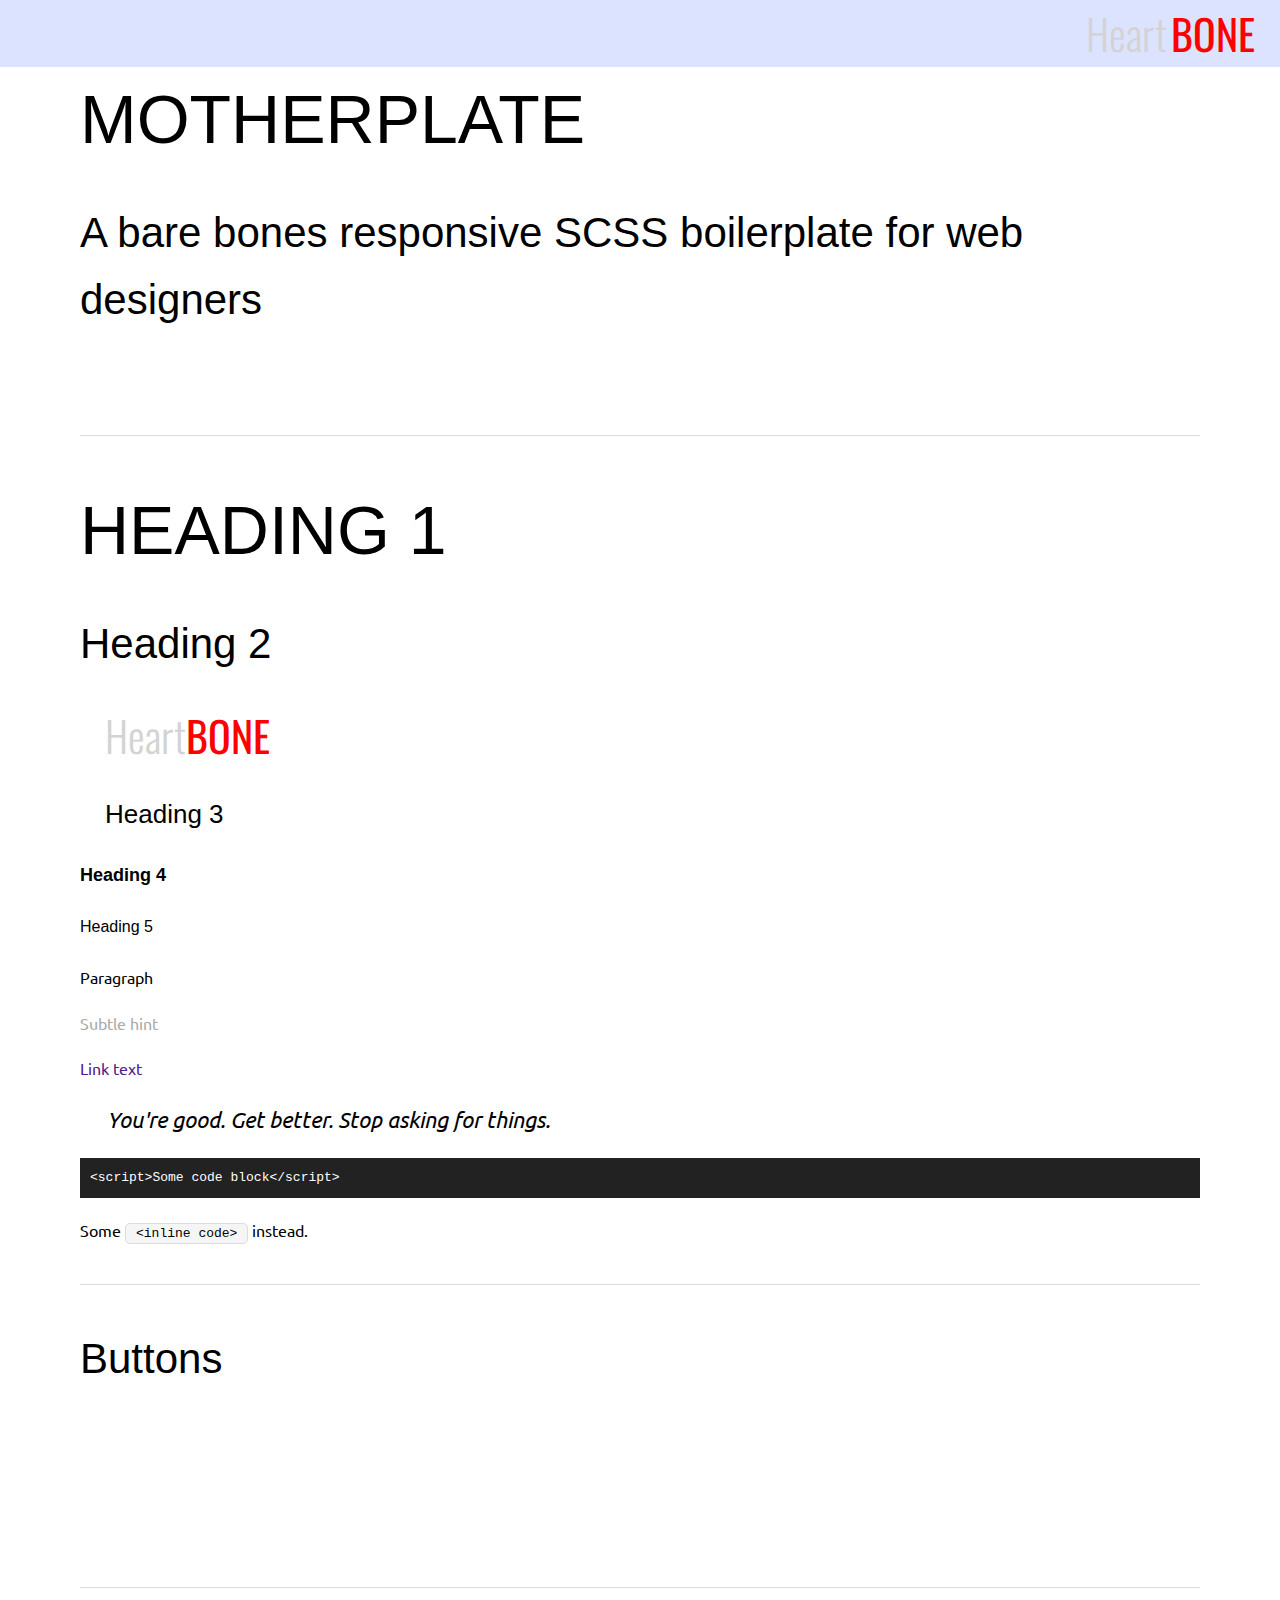
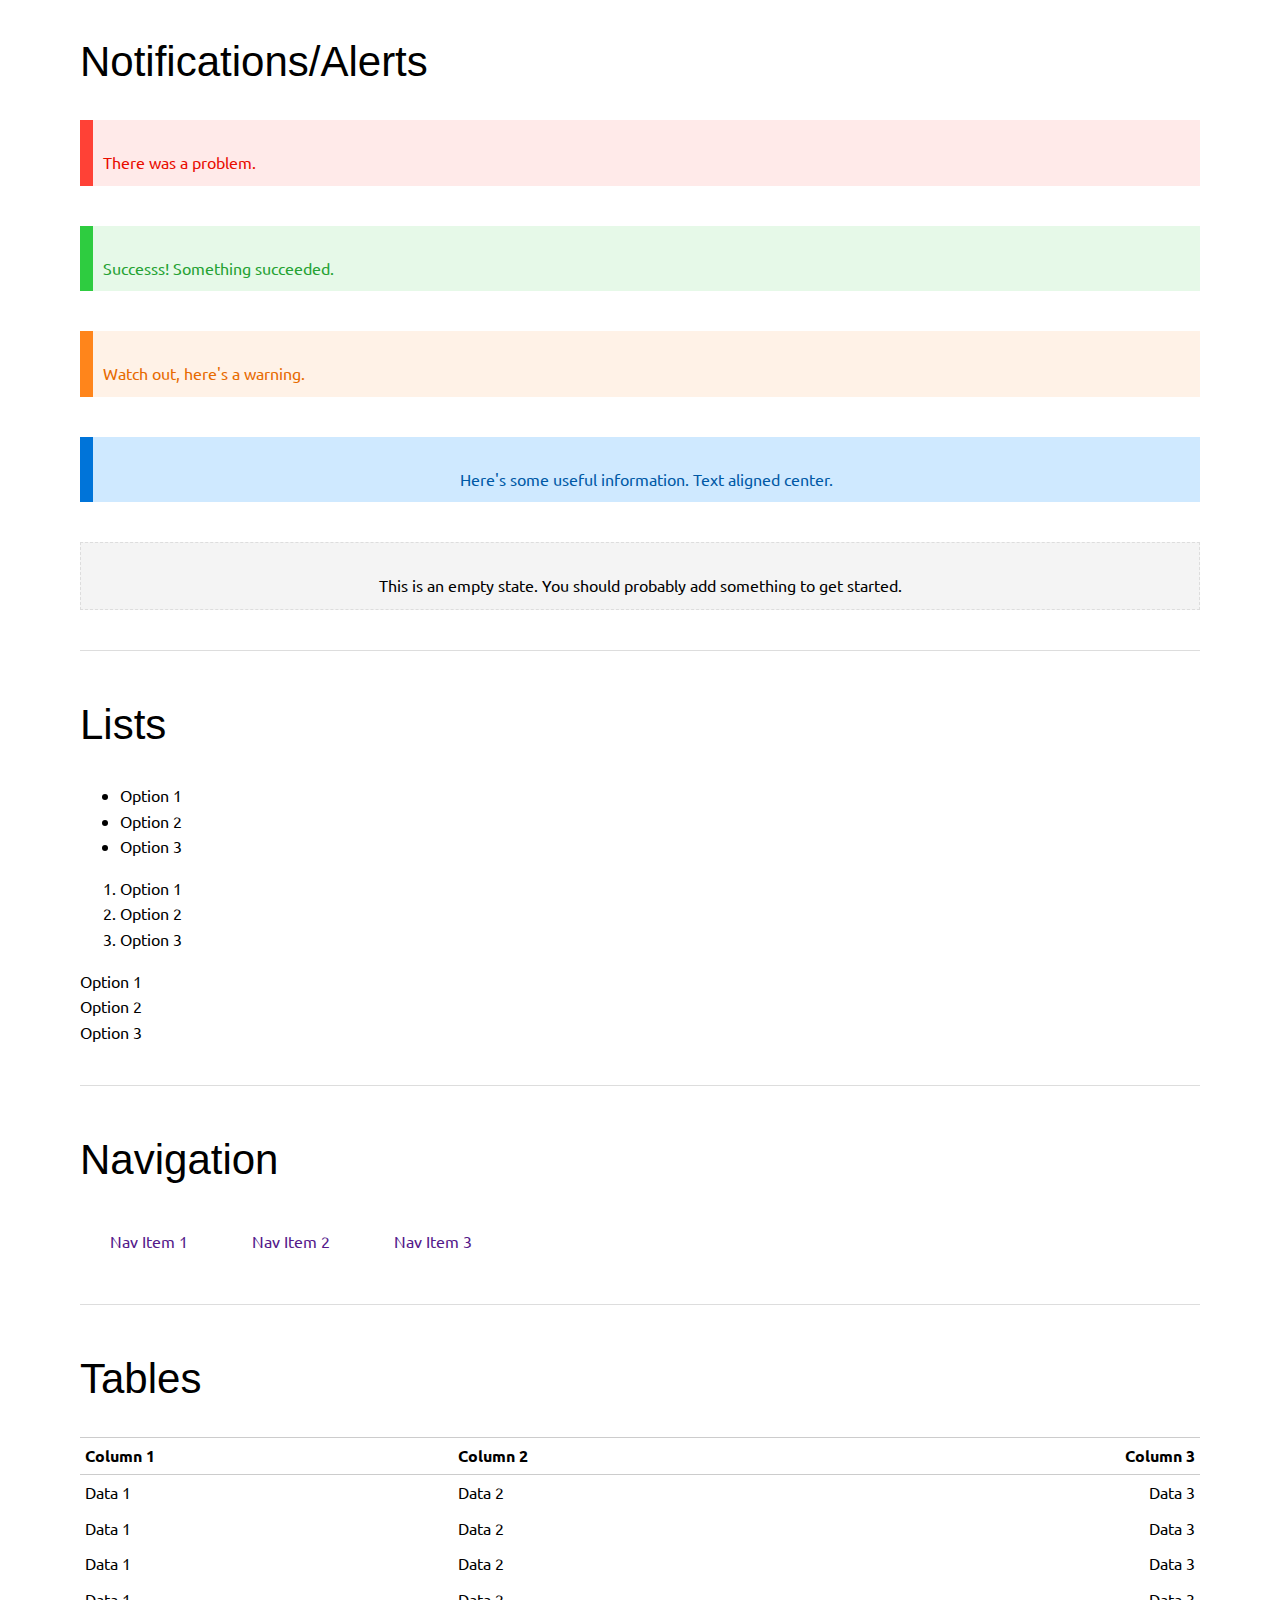
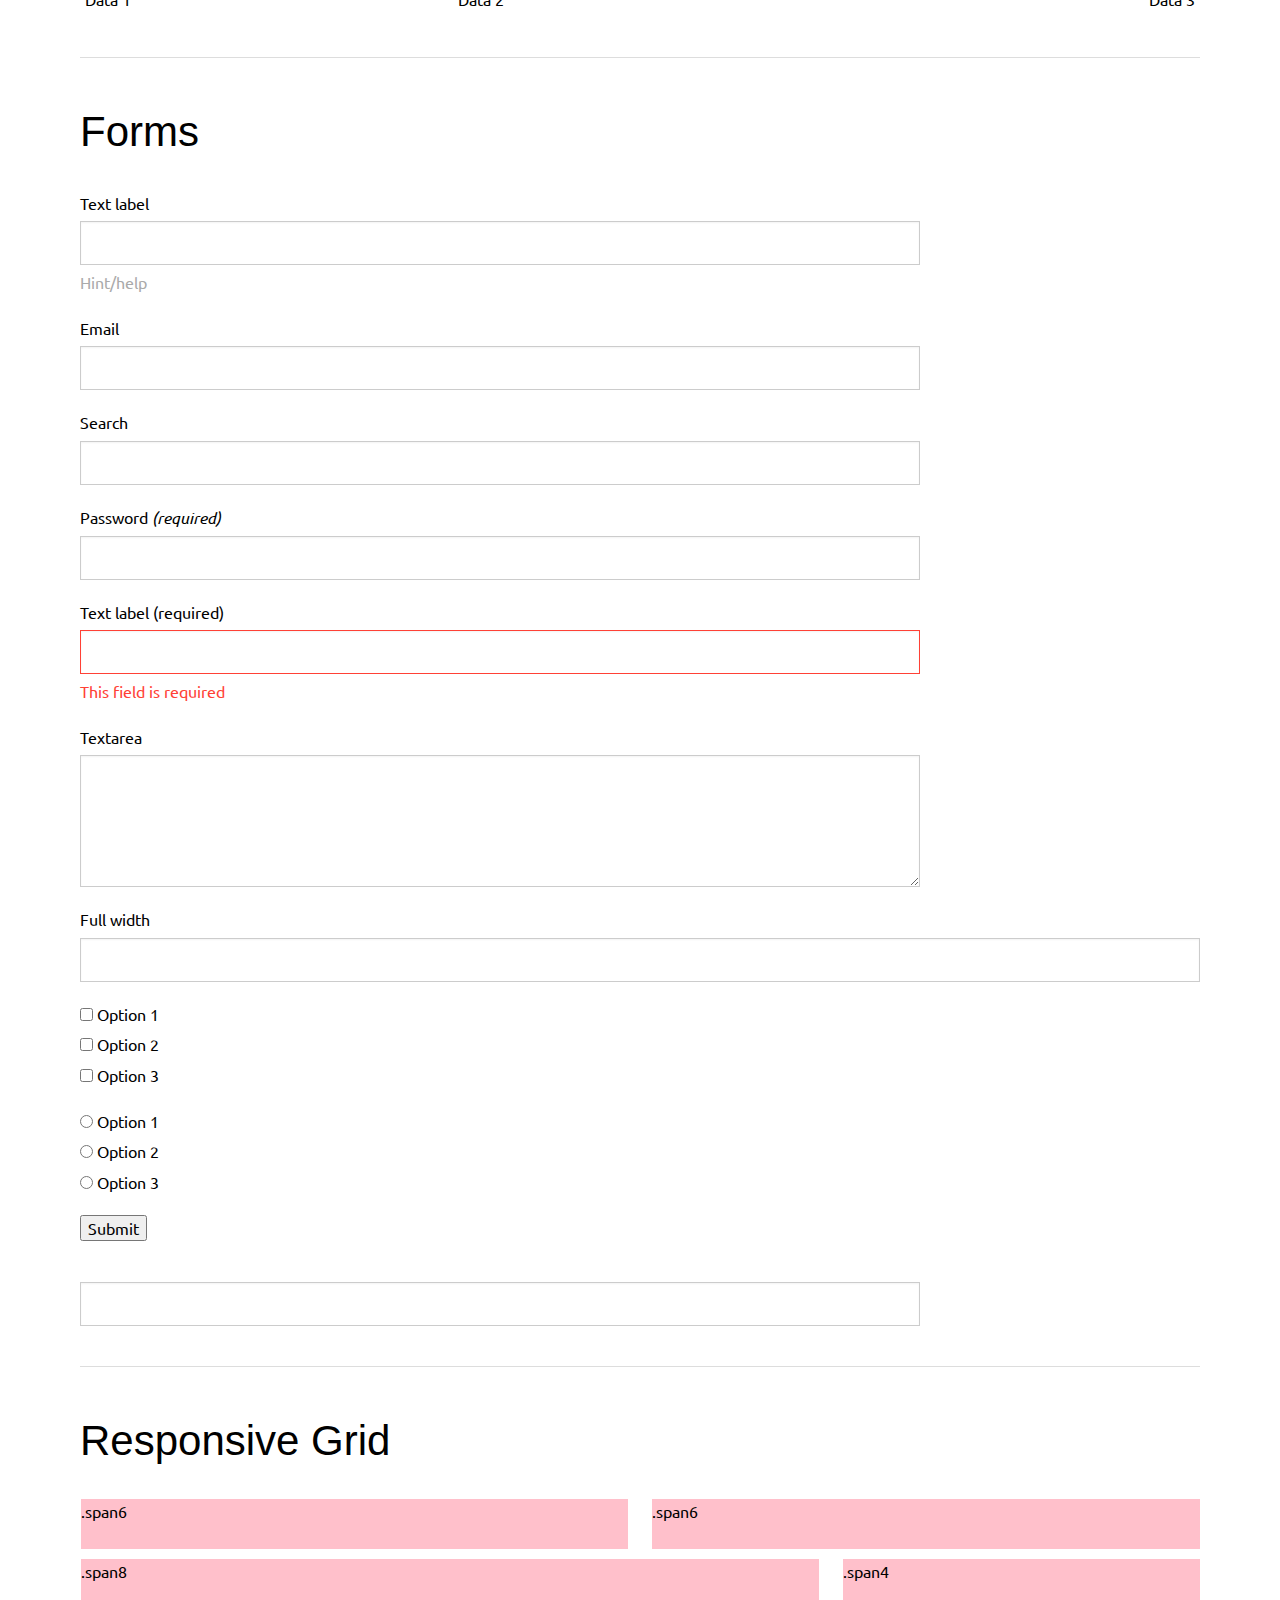
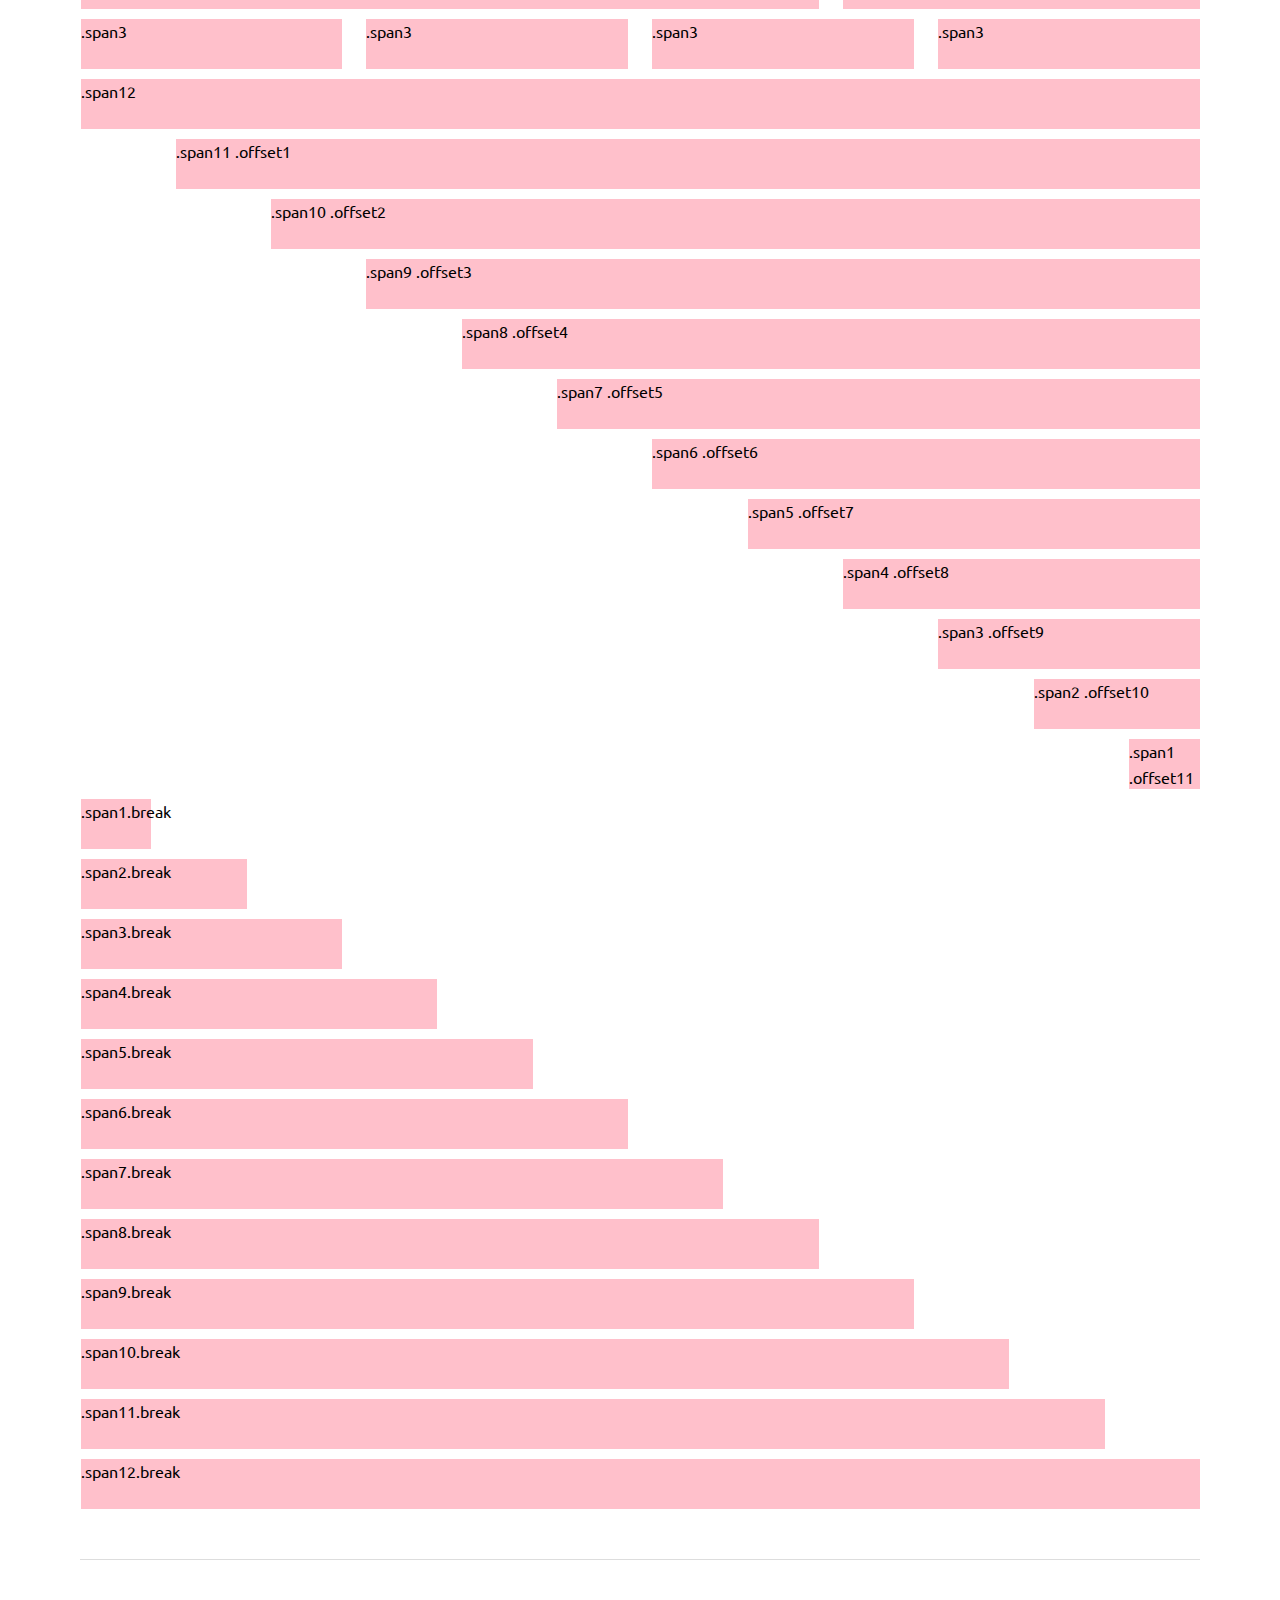
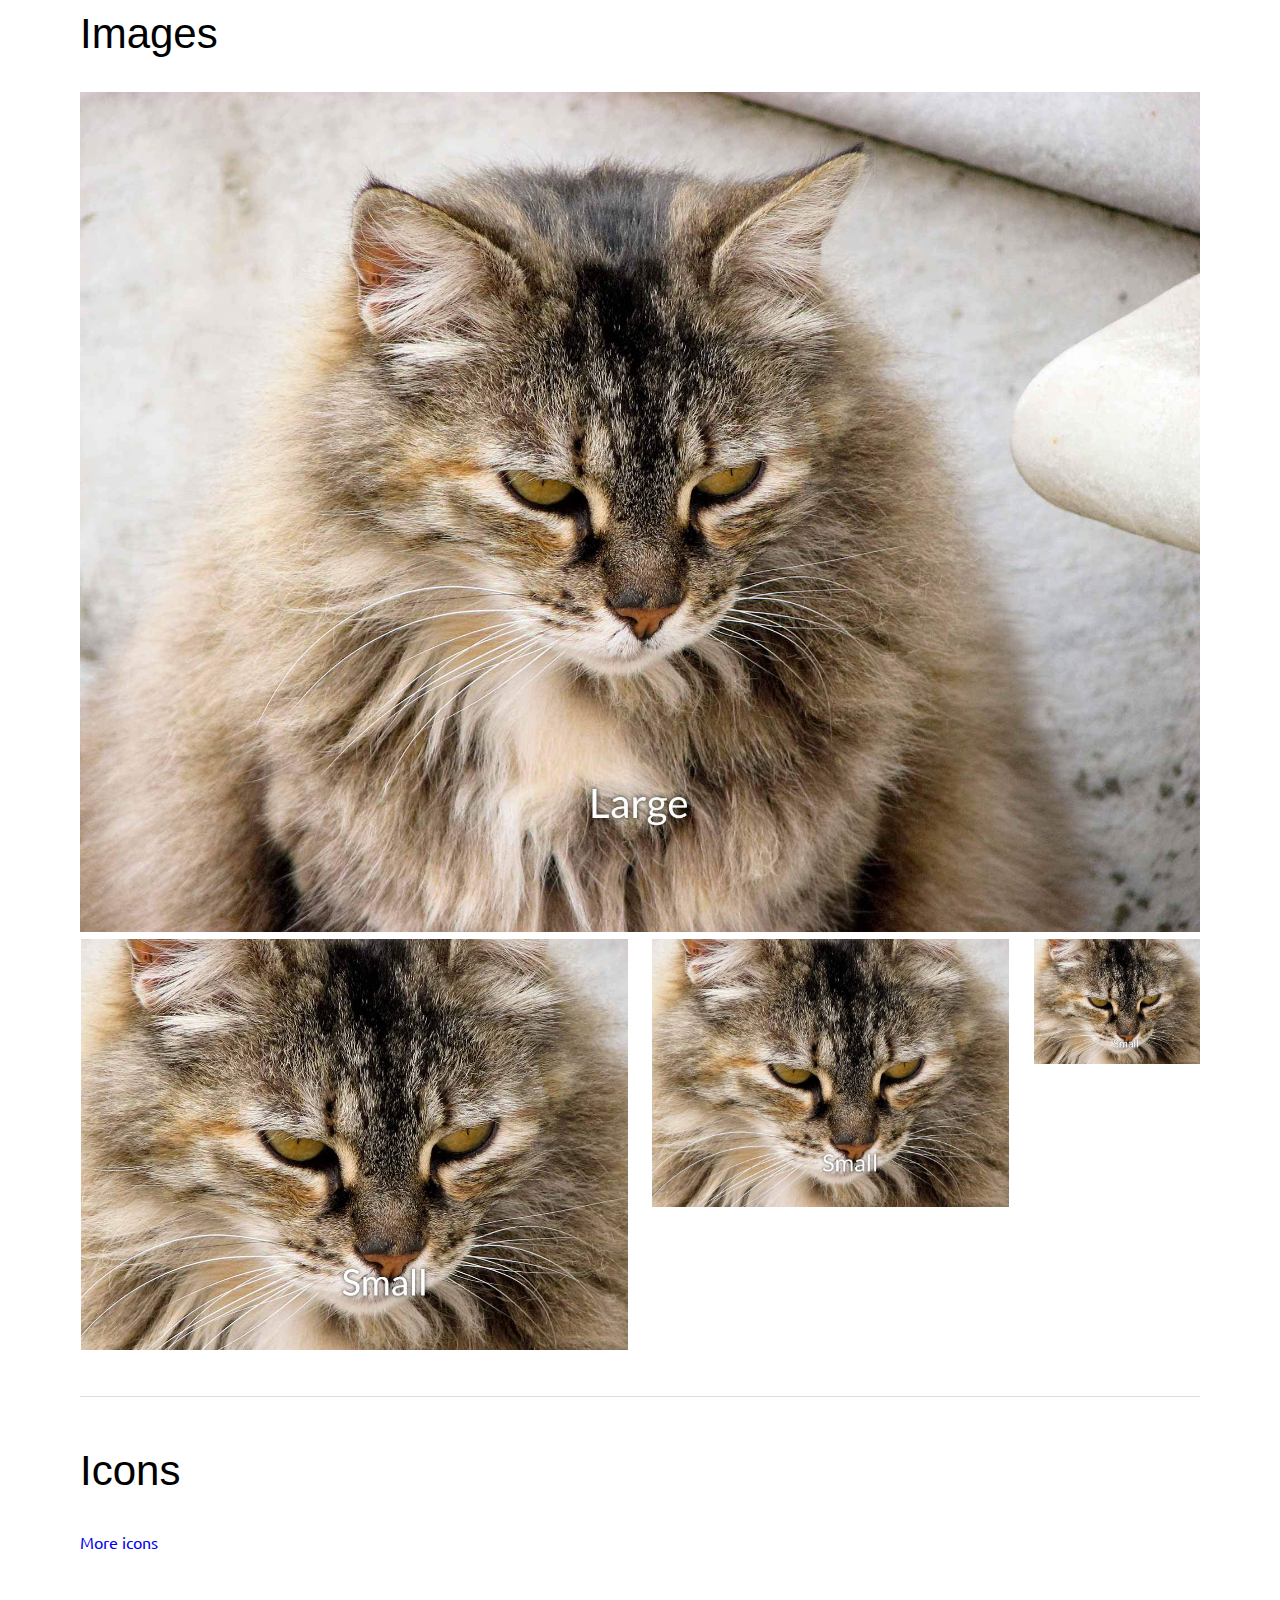
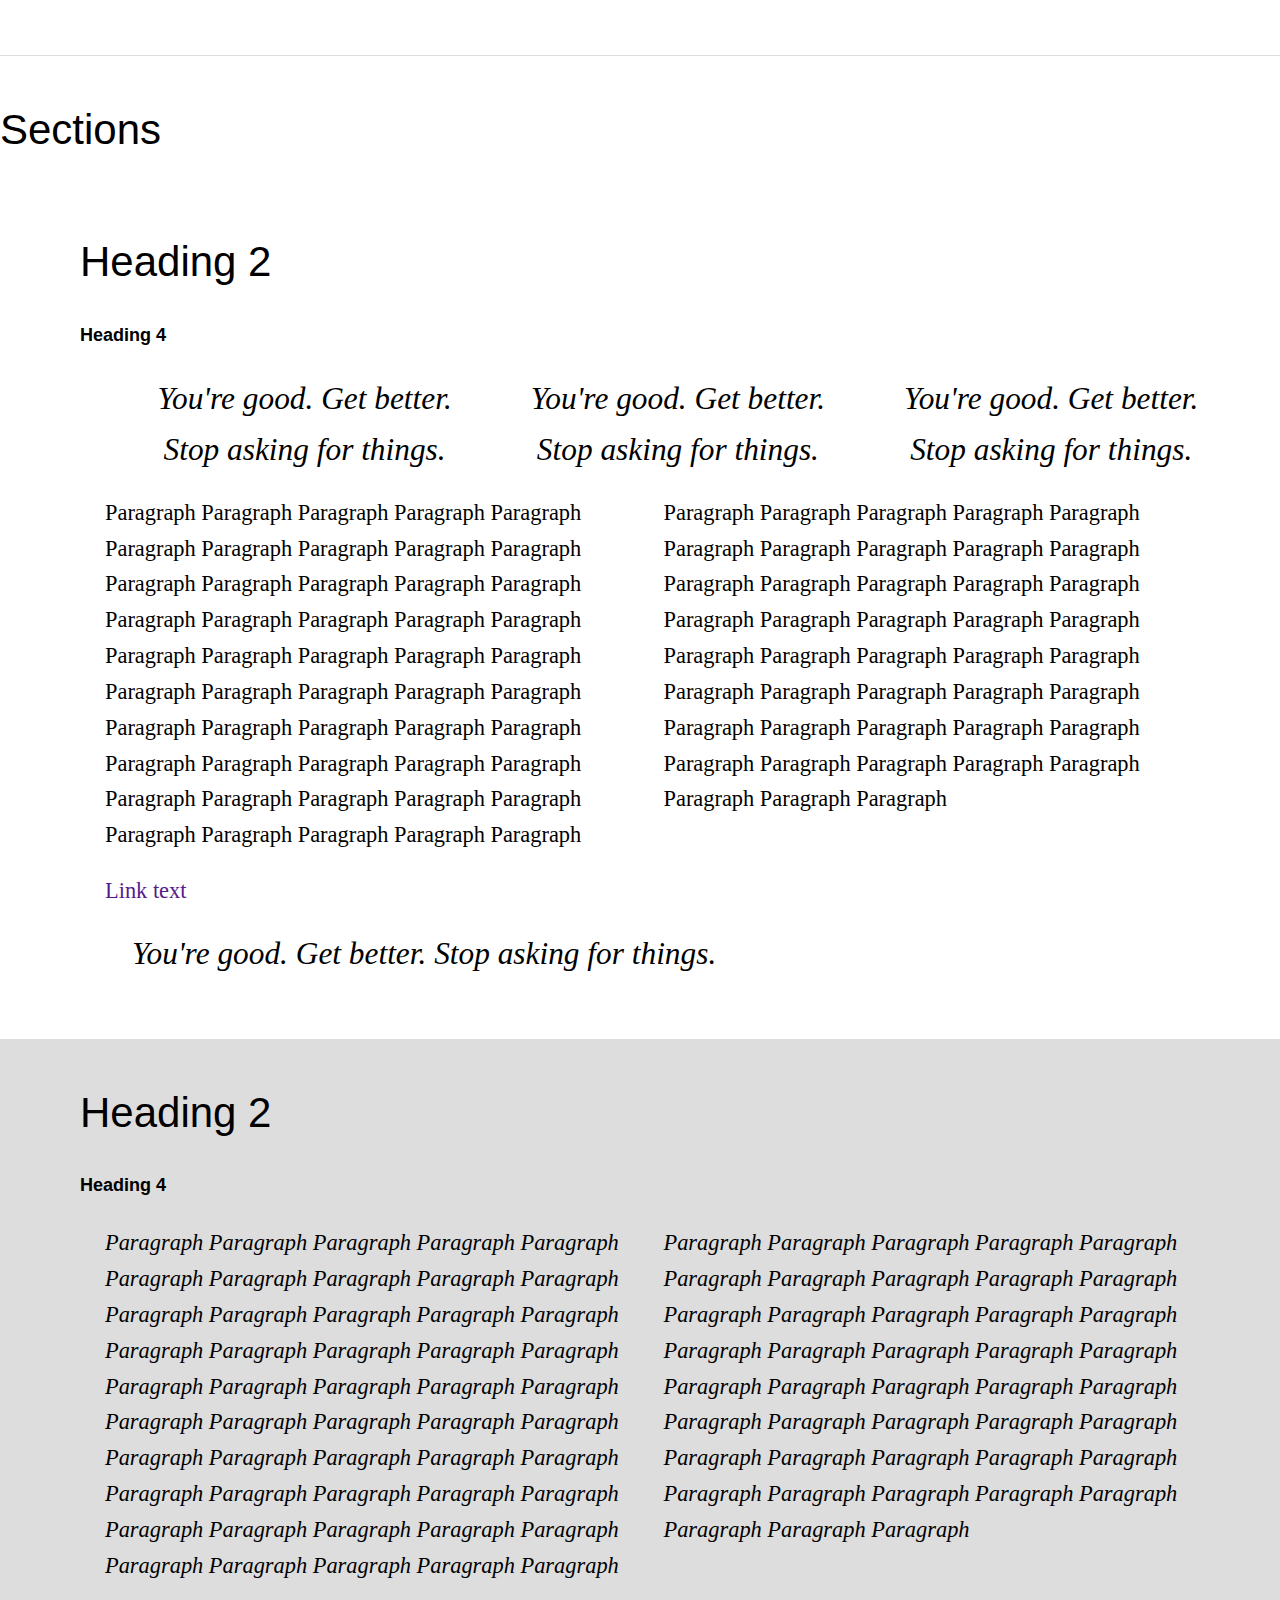
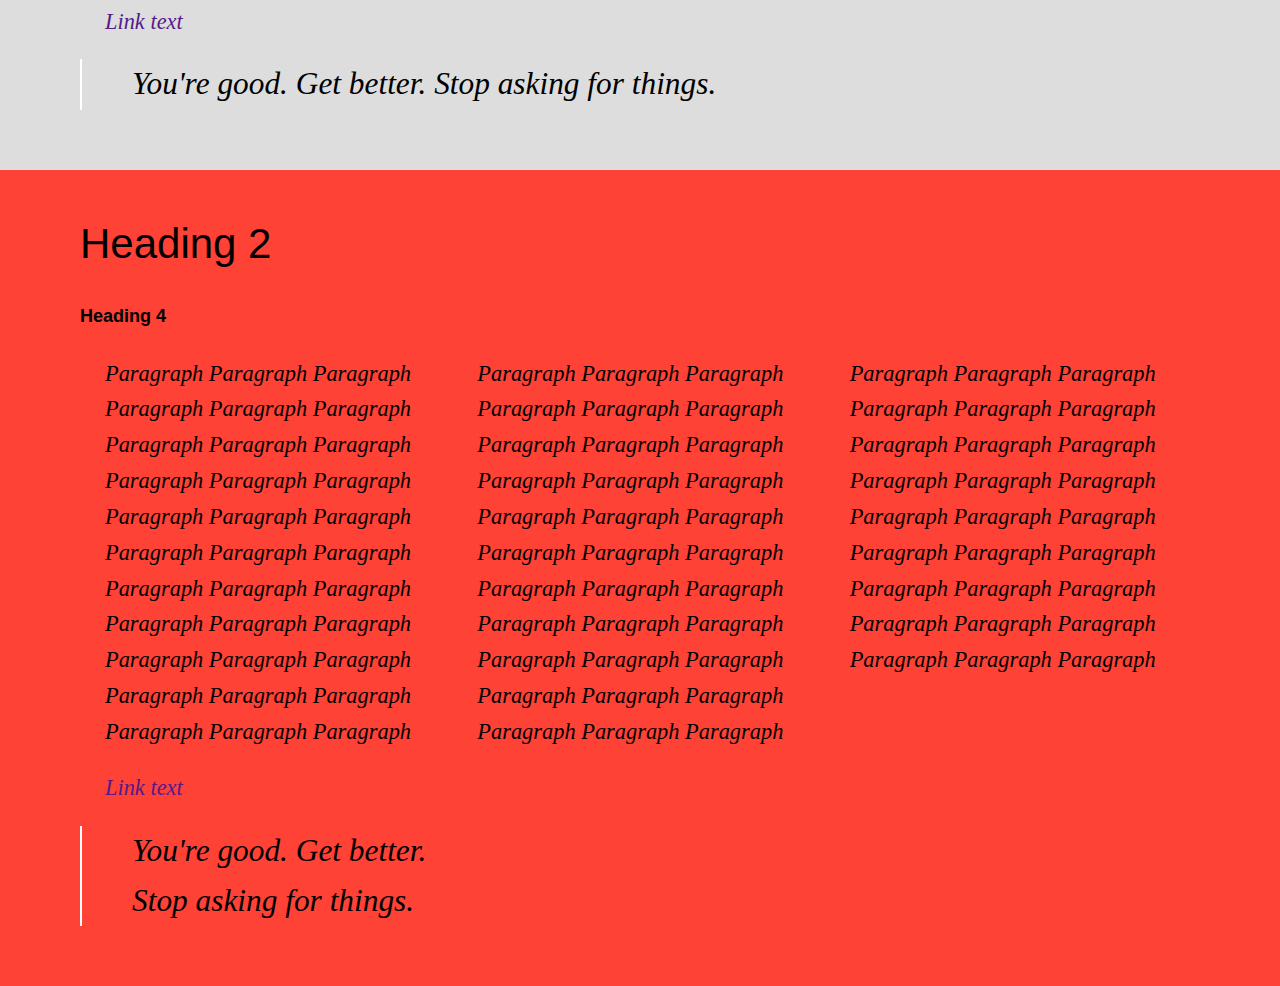
==== commit edcbc7c2: "Adding MailChimp" ====
--- a/example.html
+++ b/example.html
@@ -18,17 +18,21 @@
 
 	<a href="https://github.com/leemunroe/motherplate"><img style="position: absolute; top: 0; right: 0; border: 0;" src="https://s3.amazonaws.com/github/ribbons/forkme_right_green_007200.png" alt="Fork me on GitHub"></a>
 
-	<div class="container">
-
-    <h1 style="text-align:left;float:left;">Motherplate</h1>
-    <logo style="text-align:right;float:right;">
+    <div class="logo">
         <logo1>Heart</logo1>
         <logo2>BONE</logo2>
-    </logo>
+    </div>
     <h1 style="clear:both;"></h1>
 
-        <h2>A bare bones responsive SCSS boilerplate for web designers</h2>
-
+    <div class="container">
+
+    <h1>Motherplate</h1>
+
+    <h2>A bare bones responsive SCSS boilerplate for web designers</h2>
+    <iframe src="http://ghbtns.com/github-btn.html?user=leemunroe&repo=motherplate&type=watch&count=true&size=large"
+            allowtransparency="true" frameborder="0" scrolling="0" width="170" height="30"></iframe>
+    <iframe src="http://ghbtns.com/github-btn.html?user=leemunroe&repo=motherplate&type=fork&count=true&size=large"
+            allowtransparency="true" frameborder="0" scrolling="0" width="170" height="30"></iframe>
 		<hr>
 
 		<h1>Heading 1</h1>
@@ -287,13 +291,25 @@
 		<p><a href="http://fortawesome.github.io/Font-Awesome/cheatsheet/">More icons</a></p>
 
         <div class="text-center">
-            <i class="icon-envelope icon-5x"></i>
-            <i class="icon-facebook icon-5x"></i>
-            <i class="icon-twitter icon-5x">
-
-            <a class="icon-envelope" href="mailto:info@heart-bone.com"></a>
-            <a class="icon-facebook" href="http://facebook.com/{{ site.footer-links.facebook }}"></a>
-            <a class="icon-twitter" href="http://twitter.com/heart_bone"></i></a>
+            <i class="icon-envelope"></i>
+            <i class="icon-facebook"></i>
+            <i class="icon-twitter"></i>
+        </div>
+        <div class="text-center">
+            <i class="icon-envelope-o"></i>
+            <i class="icon-facebook-official"></i>
+            <i class="icon-twitter-square"></i>
+        </div>
+        <div class="text-center">
+            <a href="mailto:info@heart-bone.com">
+                <i class="icon-envelope-o"></i>
+            </a>
+            <a href="http://facebook.com/">
+                <i class="icon-facebook-official"></i>
+            </a>
+            <a href="http://twitter.com/heart_bone">
+                <i class="icon-twitter-square"></i>
+            </a>
         </div>
     </div>
     <hr>
@@ -373,9 +389,9 @@
         </div>
     </section>
 
-    <script src="//ajax.googleapis.com/ajax/libs/jquery/1.8.3/jquery.min.js"></script>
-	<script>window.jQuery || document.write('<script src="js/jquery-1.8.3.min.js"><\/script>')</script>
-	<script src="js/main.js"></script>
+    <!--<script src="http://ajax.googleapis.com/ajax/libs/jquery/1.10.1/jquery.min.js"></script>-->
+    <!--<script>window.jQuery || document.write('<script src="js/jquery-1.10.1.min.js"><\/script>')</script>-->
+	<!--<script src="js/main.js"></script>-->
 
 </body>
 </html>
--- a/css/main.css
+++ b/css/main.css
@@ -1 +1 @@
-@import url(http://fonts.googleapis.com/css?family=Open+Sans:400,700|Lato:400,700);article,aside,details,figcaption,figure,footer,header,hgroup,main,nav,section,summary{display:block}audio,canvas,video{display:inline-block}audio:not([controls]){display:none;height:0}[hidden]{display:none}html{font-family:sans-serif;-ms-text-size-adjust:100%;-webkit-text-size-adjust:100%}body{margin:0}a:focus{outline:thin dotted}a:active,a:hover{outline:0}h1{font-size:2em;margin:0.67em 0}abbr[title]{border-bottom:1px dotted}b,strong{font-weight:bold}dfn{font-style:italic}hr{-moz-box-sizing:content-box;box-sizing:content-box;height:0}mark{background:#ff0;color:#000}code,kbd,pre,samp{font-family:monospace, serif;font-size:1em}pre{white-space:pre-wrap}q{quotes:"\201C" "\201D" "\2018" "\2019"}small{font-size:80%}sub,sup{font-size:75%;line-height:0;position:relative;vertical-align:baseline}sup{top:-0.5em}sub{bottom:-0.25em}img{border:0}svg:not(:root){overflow:hidden}figure{margin:0}fieldset{border:1px solid #c0c0c0;margin:0 2px;padding:0.35em 0.625em 0.75em}legend{border:0;padding:0}button,input,select,textarea{font-family:inherit;font-size:100%;margin:0}button,input{line-height:normal}button,select{text-transform:none}button,html input[type="button"],input[type="reset"],input[type="submit"]{-webkit-appearance:button;cursor:pointer}button[disabled],html input[disabled]{cursor:default}input[type="checkbox"],input[type="radio"]{box-sizing:border-box;padding:0}input[type="search"]{-webkit-appearance:textfield;-moz-box-sizing:content-box;-webkit-box-sizing:content-box;box-sizing:content-box}input[type="search"]::-webkit-search-cancel-button,input[type="search"]::-webkit-search-decoration{-webkit-appearance:none}button::-moz-focus-inner,input::-moz-focus-inner{border:0;padding:0}textarea{overflow:auto;vertical-align:top}table{border-collapse:collapse;border-spacing:0}.clearfix,.group{zoom:1}.clearfix:before,.clearfix:after,.group:before,.group:after{content:"\0020";display:block;height:0;overflow:hidden}.clearfix:after,.group:after{clear:both}.container{margin:0 auto;max-width:1200px;padding:10px 10px}.span1,.span2,.span3,.span4,.span5,.span6,.span7,.span8,.span9,.span10,.span11,.span12{display:block;margin-bottom:20px}@media screen and (min-width: 480px){.container{padding:40px 40px}.group{margin-left:-2.1277%}.span1,.span2,.span3,.span4,.span5,.span6,.span7,.span8,.span9,.span10,.span11,.span12{-moz-box-sizing:border-box;-webkit-box-sizing:border-box;box-sizing:border-box;float:left;margin-bottom:0;margin-left:2.1277%}.span1{width:6.20563%}.span1.break{float:none}.offset1{margin-left:10.46103%}.span2{width:14.53897%}.span2.break{float:none}.offset2{margin-left:18.79437%}.span3{width:22.8723%}.span3.break{float:none}.offset3{margin-left:27.1277%}.span4{width:31.20563%}.span4.break{float:none}.offset4{margin-left:35.46103%}.span5{width:39.53897%}.span5.break{float:none}.offset5{margin-left:43.79437%}.span6{width:47.8723%}.span6.break{float:none}.offset6{margin-left:52.1277%}.span7{width:56.20563%}.span7.break{float:none}.offset7{margin-left:60.46103%}.span8{width:64.53897%}.span8.break{float:none}.offset8{margin-left:68.79437%}.span9{width:72.8723%}.span9.break{float:none}.offset9{margin-left:77.1277%}.span10{width:81.20563%}.span10.break{float:none}.offset10{margin-left:85.46103%}.span11{width:89.53897%}.span11.break{float:none}.offset11{margin-left:93.79437%}.span12{width:97.8723%}.span12.break{float:none}.offset12{margin-left:102.1277%}}body{font-family:'Ubuntu', sans-serif;font-size:100%;font-style:normal;font-weight:400;line-height:1.6}blockquote{border-left:2px solid #ffdc00;font-family:'Ubuntu', sans-serif;font-size:1.4em;font-style:italic;font-weight:medium;margin:0 0 20px;padding-left:25px}h1,h2,h3{font-family:"Ubuntu",sans-serif}h4,h5{font-family:"Oswald",sans-serif}h1{font-size:4.250em;font-style:normal;font-weight:normal;text-transform:uppercase;margin:0 0 25px}h2{font-size:2.625em;font-style:normal;font-weight:normal;margin:0 0 25px}h3{font-size:1.625em;font-style:normal;font-weight:normal;margin:0 0 25px}h4{font-size:1.125em;font-style:normal;font-weight:bold;margin:0 0 25px}h5{font-size:1em;font-style:normal;font-weight:normal;margin:0 0 25px}p{margin:0 0 20px}pre{background:#222;color:#fff;display:block;font-family:Monaco, Menlo, Consolas, "Courier New", monospace;font-size:13px;line-height:20px;margin:0 0 20px;padding:10px;word-break:break-all;word-wrap:break-word}code{-moz-border-radius:5px;-webkit-border-radius:5px;border-radius:5px;background:#f5f5f5;border:1px solid rgba(0,0,0,0.1);font-family:Monaco, Menlo, Consolas, "Courier New", monospace;font-size:13px;line-height:20px;padding:2px 10px;word-break:break-all;word-wrap:break-word}a{color:#ffdc00}a:hover,a:focus{text-decoration:none}logo1{font-family:'Oswald', sans-serif;font-size:2.625em;font-style:normal;font-weight:300;margin-left:25px;margin-top:25px;margin-bottom:25px;color:lightgrey}logo2{font-family:'Oswald', sans-serif;font-size:2.625em;font-style:normal;font-weight:normal;margin-right:25px;margin-top:25px;margin-bottom:25px;color:red}@media screen and (max-width: 480px){body{font-size:0.875em}h1,h2,h3,h4,h5{margin-bottom:10px}h1{font-size:1.625em}h2{font-size:1.125em}h3{font-size:1em}h4,h5,p,ul,ol{font-size:0.875em}logo1{font-family:'Oswald', sans-serif;font-size:1.125em;font-style:normal;font-weight:300;color:lightgrey}logo2{font-family:'Oswald', sans-serif;font-size:1.125em;font-style:normal;font-weight:normal;color:red}}img,video,audio,iframe,object{max-width:100%}.btn{-moz-border-radius:0px;-webkit-border-radius:0px;border-radius:0px;background:transparent;border:1px solid #ffdc00;color:#ffdc00;display:inline-block;height:44px;outline:none;padding:0 25px;text-align:center;text-decoration:none;text-transform:capitalize}.btn:hover,.btn:focus{background:#ffdc00;border-color:#ffdc00;color:#fff;text-decoration:none}.btn:active{background:#ccb000;border-color:#ccb000}.btn-primary{background-color:#ffdc00;border-color:#ffdc00;color:#fff}.btn-primary:hover,.btn-primary:focus{background:#e6c600;border-color:#e6c600;color:#fff}.btn-primary:active{background:#ccb000;border-color:#ccb000;color:#fff}.btn-lg{font-size:1.4em;height:66px;padding:0 60px}.btn-sm{font-size:.85em;height:30.8px;padding:0 10px}.btn-link{-moz-box-shadow:none;-webkit-box-shadow:none;box-shadow:none;background:transparent;border:0;color:#ffdc00;text-shadow:none;text-transform:none}.btn-link:hover,.btn-link:focus{background:transparent;color:#ffdc00;text-decoration:underline}@media screen and (max-width: 480px){.btn{display:block;margin-bottom:10px;width:100%}}table{width:100%}table th,table td{padding:5px;text-align:left}table th{border-bottom:1px solid #ccc;border-top:1px solid #ccc}label{display:block;margin-bottom:5px}input[type=text],input[type=email],input[type=phone],input[type=password],input[type=number],input[type=search],textarea{-moz-box-shadow:inset 0 1px 2px rgba(0,0,0,0.05);-webkit-box-shadow:inset 0 1px 2px rgba(0,0,0,0.05);box-shadow:inset 0 1px 2px rgba(0,0,0,0.05);-moz-border-radius:0px;-webkit-border-radius:0px;border-radius:0px;border:1px solid #ccc;height:44px;outline:none;padding:5px 10px;width:300px}input[type=text]:focus,input[type=email]:focus,input[type=phone]:focus,input[type=password]:focus,input[type=number]:focus,input[type=search]:focus,textarea:focus{border-color:#ffdc00}input[type=text].full-width,input[type=email].full-width,input[type=phone].full-width,input[type=password].full-width,input[type=number].full-width,input[type=search].full-width,textarea.full-width{width:100%}textarea{height:132px}form{margin-bottom:40px}form .field{margin-bottom:20px}form .hint{color:#aaa;margin-top:5px}form .is-required{font-style:italic}form .has-error .error-description{color:#ff4136;margin-top:5px}form .has-error input[type=text],form .has-error input[type=email],form .has-error input[type=phone],form .has-error input[type=password],form .has-error input[type=number],form .has-error input[type=search],form .has-error textarea{border-color:#ff4136}.alert{zoom:1;-moz-border-radius:0px;-webkit-border-radius:0px;border-radius:0px;border-left:13px solid;margin-bottom:40px;padding:10px}.alert:before,.alert:after{content:"\0020";display:block;height:0;overflow:hidden}.alert:after{clear:both}.alert.alert-danger{background:#ffeae9;border-color:#ff4136;color:#e90d00}.alert.alert-success{background:#e6f9e8;border-color:#2ecc40;color:#25a233}.alert.alert-warning{background:#fff2e7;border-color:#ff851b;color:#e76b00}.alert.alert-info{background:#cfe9ff;border-color:#0074d9;color:#0059a6}.alert.alert-empty{background:#f4f4f4;border:1px dashed #ddd;text-align:center}.alert p:last-child{margin-bottom:0}nav a{display:inline-block;padding:10px 30px}*{-moz-box-sizing:border-box !important;-webkit-box-sizing:border-box !important;box-sizing:border-box !important}.text-center{text-align:center}.text-right{text-align:right}.text-left{text-align:left}.clear{clear:both}.right{float:right}.left{float:left}.list-unstyled{list-style:none;margin-left:0;padding-left:0}.valign{vertical-align:middle}hr{border:0;border-bottom:1px solid #ddd;margin:40px 0}.subtle{color:#aaa}.relative{position:relative}.primary{background-color:#ffdc00}.primary p{font-family:Georgia, Times, "Times New Roman", serif;font-size:1.4em;font-weight:400;margin:0 0 20px;padding-left:25px;-moz-columns:20em 3;-webkit-columns:20em 3;columns:20em 3}.secondary{background-color:#ddd}.secondary p{font-family:Georgia, Times, "Times New Roman", serif;font-size:1.4em;font-style:italic;font-weight:400;margin:0 0 20px;padding-left:25px;-moz-columns:20em 3;-webkit-columns:20em 3;columns:20em 3}.tertiary{background-color:#ff4136}.tertiary p{font-family:Georgia, Times, "Times New Roman", serif;font-size:1.4em;font-style:italic;font-weight:400;margin:0 0 20px;padding-left:25px;-moz-columns:1em 3;-webkit-columns:1em 3;columns:1em 3}@font-face{font-family:'FontAwesome';src:url("../fonts/fontawesome-webfont.eot?v=3.2.0");src:url("../fonts/fontawesome-webfont.eot?#iefix&v=3.2.0") format("embedded-opentype"),url("../fonts/fontawesome-webfont.woff?v=3.2.0") format("woff"),url("../fonts/fontawesome-webfont.ttf?v=3.2.0") format("truetype"),url("../fonts/fontawesome-webfont.svg#fontawesomeregular?v=3.2.0") format("svg");font-weight:normal;font-style:normal}[class^="icon-"],[class*=" icon-"]{font-family:FontAwesome;font-weight:normal;font-style:normal;text-decoration:inherit;-webkit-font-smoothing:antialiased;*margin-right:.3em}[class^="icon-"]:before,[class*=" icon-"]:before{text-decoration:inherit;display:inline-block;cursor:default;speak:none}.icon-large:before{vertical-align:-10%;font-size:1.3333333333333333em}a [class^="icon-"],a [class*=" icon-"]{display:inline}[class^="icon-"].icon-fixed-width,[class*=" icon-"].icon-fixed-width{display:inline-block;width:1.1428571428571428em;text-align:right;padding-right:0.2857142857142857em}[class^="icon-"].icon-fixed-width.icon-large,[class*=" icon-"].icon-fixed-width.icon-large{width:1.4285714285714286em}.icons-ul{margin-left:2.142857142857143em;list-style-type:none}.icons-ul>li{position:relative}.icons-ul .icon-li{position:absolute;left:-2.142857142857143em;width:2.142857142857143em;text-align:center;line-height:inherit}[class^="icon-"].hide,[class*=" icon-"].hide{display:none}.icon-muted{color:#eeeeee}.icon-light{color:#ffffff}.icon-dark{color:#333333}.icon-border{border:solid 1px #eeeeee;padding:.2em .25em .15em;-webkit-border-radius:3px;-moz-border-radius:3px;border-radius:3px}.icon-2x{font-size:2em}.icon-2x.icon-border{border-width:2px;-webkit-border-radius:4px;-moz-border-radius:4px;border-radius:4px}.icon-3x{font-size:3em}.icon-3x.icon-border{border-width:3px;-webkit-border-radius:5px;-moz-border-radius:5px;border-radius:5px}.icon-4x{font-size:4em}.icon-4x.icon-border{border-width:4px;-webkit-border-radius:6px;-moz-border-radius:6px;border-radius:6px}.icon-5x{font-size:5em}.icon-5x.icon-border{border-width:5px;-webkit-border-radius:7px;-moz-border-radius:7px;border-radius:7px}.pull-right{float:right}.pull-left{float:left}[class^="icon-"].pull-left,[class*=" icon-"].pull-left{margin-right:.3em}[class^="icon-"].pull-right,[class*=" icon-"].pull-right{margin-left:.3em}[class^="icon-"],[class*=" icon-"]{display:inline;width:auto;height:auto;line-height:normal;vertical-align:baseline;background-image:none;background-position:0% 0%;background-repeat:repeat;margin-top:0}.icon-white,.nav-pills>.active>a>[class^="icon-"],.nav-pills>.active>a>[class*=" icon-"],.nav-list>.active>a>[class^="icon-"],.nav-list>.active>a>[class*=" icon-"],.navbar-inverse .nav>.active>a>[class^="icon-"],.navbar-inverse .nav>.active>a>[class*=" icon-"],.dropdown-menu>li>a:hover>[class^="icon-"],.dropdown-menu>li>a:hover>[class*=" icon-"],.dropdown-menu>.active>a>[class^="icon-"],.dropdown-menu>.active>a>[class*=" icon-"],.dropdown-submenu:hover>a>[class^="icon-"],.dropdown-submenu:hover>a>[class*=" icon-"]{background-image:none}.btn [class^="icon-"].icon-large,.nav [class^="icon-"].icon-large,.btn [class*=" icon-"].icon-large,.nav [class*=" icon-"].icon-large{line-height:.9em}.btn [class^="icon-"].icon-spin,.nav [class^="icon-"].icon-spin,.btn [class*=" icon-"].icon-spin,.nav [class*=" icon-"].icon-spin{display:inline-block}.nav-tabs [class^="icon-"],.nav-pills [class^="icon-"],.nav-tabs [class*=" icon-"],.nav-pills [class*=" icon-"],.nav-tabs [class^="icon-"].icon-large,.nav-pills [class^="icon-"].icon-large,.nav-tabs [class*=" icon-"].icon-large,.nav-pills [class*=" icon-"].icon-large{line-height:.9em}.btn [class^="icon-"].pull-left.icon-2x,.btn [class*=" icon-"].pull-left.icon-2x,.btn [class^="icon-"].pull-right.icon-2x,.btn [class*=" icon-"].pull-right.icon-2x{margin-top:.18em}.btn [class^="icon-"].icon-spin.icon-large,.btn [class*=" icon-"].icon-spin.icon-large{line-height:.8em}.btn.btn-small [class^="icon-"].pull-left.icon-2x,.btn.btn-small [class*=" icon-"].pull-left.icon-2x,.btn.btn-small [class^="icon-"].pull-right.icon-2x,.btn.btn-small [class*=" icon-"].pull-right.icon-2x{margin-top:.25em}.btn.btn-large [class^="icon-"],.btn.btn-large [class*=" icon-"]{margin-top:0}.btn.btn-large [class^="icon-"].pull-left.icon-2x,.btn.btn-large [class*=" icon-"].pull-left.icon-2x,.btn.btn-large [class^="icon-"].pull-right.icon-2x,.btn.btn-large [class*=" icon-"].pull-right.icon-2x{margin-top:.05em}.btn.btn-large [class^="icon-"].pull-left.icon-2x,.btn.btn-large [class*=" icon-"].pull-left.icon-2x{margin-right:.2em}.btn.btn-large [class^="icon-"].pull-right.icon-2x,.btn.btn-large [class*=" icon-"].pull-right.icon-2x{margin-left:.2em}.icon-stack{position:relative;display:inline-block;width:2em;height:2em;line-height:2em;vertical-align:-35%}.icon-stack [class^="icon-"],.icon-stack [class*=" icon-"]{display:block;text-align:center;position:absolute;width:100%;height:100%;font-size:1em;line-height:inherit;*line-height:2em}.icon-stack .icon-stack-base{font-size:2em;*line-height:1em}.icon-spin{display:inline-block;-moz-animation:spin 2s infinite linear;-o-animation:spin 2s infinite linear;-webkit-animation:spin 2s infinite linear;animation:spin 2s infinite linear}a .icon-spin{display:inline-block;text-decoration:none}@-moz-keyframes spin{0%{-moz-transform:rotate(0deg)}100%{-moz-transform:rotate(359deg)}}@-webkit-keyframes spin{0%{-webkit-transform:rotate(0deg)}100%{-webkit-transform:rotate(359deg)}}@-o-keyframes spin{0%{-o-transform:rotate(0deg)}100%{-o-transform:rotate(359deg)}}@-ms-keyframes spin{0%{-ms-transform:rotate(0deg)}100%{-ms-transform:rotate(359deg)}}@keyframes spin{0%{transform:rotate(0deg)}100%{transform:rotate(359deg)}}.icon-rotate-90:before{-webkit-transform:rotate(90deg);-moz-transform:rotate(90deg);-ms-transform:rotate(90deg);-o-transform:rotate(90deg);transform:rotate(90deg);filter:progid:DXImageTransform.Microsoft.BasicImage(rotation=1)}.icon-rotate-180:before{-webkit-transform:rotate(180deg);-moz-transform:rotate(180deg);-ms-transform:rotate(180deg);-o-transform:rotate(180deg);transform:rotate(180deg);filter:progid:DXImageTransform.Microsoft.BasicImage(rotation=2)}.icon-rotate-270:before{-webkit-transform:rotate(270deg);-moz-transform:rotate(270deg);-ms-transform:rotate(270deg);-o-transform:rotate(270deg);transform:rotate(270deg);filter:progid:DXImageTransform.Microsoft.BasicImage(rotation=3)}.icon-flip-horizontal:before{-webkit-transform:scale(-1, 1);-moz-transform:scale(-1, 1);-ms-transform:scale(-1, 1);-o-transform:scale(-1, 1);transform:scale(-1, 1)}.icon-flip-vertical:before{-webkit-transform:scale(1, -1);-moz-transform:scale(1, -1);-ms-transform:scale(1, -1);-o-transform:scale(1, -1);transform:scale(1, -1)}a .icon-rotate-90:before,a .icon-rotate-180:before,a .icon-rotate-270:before,a .icon-flip-horizontal:before,a .icon-flip-vertical:before{display:inline-block}.icon-glass:before{content:"\f000"}.icon-music:before{content:"\f001"}.icon-search:before{content:"\f002"}.icon-envelope-alt:before{content:"\f003"}.icon-heart:before{content:"\f004"}.icon-star:before{content:"\f005"}.icon-star-empty:before{content:"\f006"}.icon-user:before{content:"\f007"}.icon-film:before{content:"\f008"}.icon-th-large:before{content:"\f009"}.icon-th:before{content:"\f00a"}.icon-th-list:before{content:"\f00b"}.icon-ok:before{content:"\f00c"}.icon-remove:before{content:"\f00d"}.icon-zoom-in:before{content:"\f00e"}.icon-zoom-out:before{content:"\f010"}.icon-power-off:before,.icon-off:before{content:"\f011"}.icon-signal:before{content:"\f012"}.icon-cog:before{content:"\f013"}.icon-trash:before{content:"\f014"}.icon-home:before{content:"\f015"}.icon-file-alt:before{content:"\f016"}.icon-time:before{content:"\f017"}.icon-road:before{content:"\f018"}.icon-download-alt:before{content:"\f019"}.icon-download:before{content:"\f01a"}.icon-upload:before{content:"\f01b"}.icon-inbox:before{content:"\f01c"}.icon-play-circle:before{content:"\f01d"}.icon-rotate-right:before,.icon-repeat:before{content:"\f01e"}.icon-refresh:before{content:"\f021"}.icon-list-alt:before{content:"\f022"}.icon-lock:before{content:"\f023"}.icon-flag:before{content:"\f024"}.icon-headphones:before{content:"\f025"}.icon-volume-off:before{content:"\f026"}.icon-volume-down:before{content:"\f027"}.icon-volume-up:before{content:"\f028"}.icon-qrcode:before{content:"\f029"}.icon-barcode:before{content:"\f02a"}.icon-tag:before{content:"\f02b"}.icon-tags:before{content:"\f02c"}.icon-book:before{content:"\f02d"}.icon-bookmark:before{content:"\f02e"}.icon-print:before{content:"\f02f"}.icon-camera:before{content:"\f030"}.icon-font:before{content:"\f031"}.icon-bold:before{content:"\f032"}.icon-italic:before{content:"\f033"}.icon-text-height:before{content:"\f034"}.icon-text-width:before{content:"\f035"}.icon-align-left:before{content:"\f036"}.icon-align-center:before{content:"\f037"}.icon-align-right:before{content:"\f038"}.icon-align-justify:before{content:"\f039"}.icon-list:before{content:"\f03a"}.icon-indent-left:before{content:"\f03b"}.icon-indent-right:before{content:"\f03c"}.icon-facetime-video:before{content:"\f03d"}.icon-picture:before{content:"\f03e"}.icon-pencil:before{content:"\f040"}.icon-map-marker:before{content:"\f041"}.icon-adjust:before{content:"\f042"}.icon-tint:before{content:"\f043"}.icon-edit:before{content:"\f044"}.icon-share:before{content:"\f045"}.icon-check:before{content:"\f046"}.icon-move:before{content:"\f047"}.icon-step-backward:before{content:"\f048"}.icon-fast-backward:before{content:"\f049"}.icon-backward:before{content:"\f04a"}.icon-play:before{content:"\f04b"}.icon-pause:before{content:"\f04c"}.icon-stop:before{content:"\f04d"}.icon-forward:before{content:"\f04e"}.icon-fast-forward:before{content:"\f050"}.icon-step-forward:before{content:"\f051"}.icon-eject:before{content:"\f052"}.icon-chevron-left:before{content:"\f053"}.icon-chevron-right:before{content:"\f054"}.icon-plus-sign:before{content:"\f055"}.icon-minus-sign:before{content:"\f056"}.icon-remove-sign:before{content:"\f057"}.icon-ok-sign:before{content:"\f058"}.icon-question-sign:before{content:"\f059"}.icon-info-sign:before{content:"\f05a"}.icon-screenshot:before{content:"\f05b"}.icon-remove-circle:before{content:"\f05c"}.icon-ok-circle:before{content:"\f05d"}.icon-ban-circle:before{content:"\f05e"}.icon-arrow-left:before{content:"\f060"}.icon-arrow-right:before{content:"\f061"}.icon-arrow-up:before{content:"\f062"}.icon-arrow-down:before{content:"\f063"}.icon-mail-forward:before,.icon-share-alt:before{content:"\f064"}.icon-resize-full:before{content:"\f065"}.icon-resize-small:before{content:"\f066"}.icon-plus:before{content:"\f067"}.icon-minus:before{content:"\f068"}.icon-asterisk:before{content:"\f069"}.icon-exclamation-sign:before{content:"\f06a"}.icon-gift:before{content:"\f06b"}.icon-leaf:before{content:"\f06c"}.icon-fire:before{content:"\f06d"}.icon-eye-open:before{content:"\f06e"}.icon-eye-close:before{content:"\f070"}.icon-warning-sign:before{content:"\f071"}.icon-plane:before{content:"\f072"}.icon-calendar:before{content:"\f073"}.icon-random:before{content:"\f074"}.icon-comment:before{content:"\f075"}.icon-magnet:before{content:"\f076"}.icon-chevron-up:before{content:"\f077"}.icon-chevron-down:before{content:"\f078"}.icon-retweet:before{content:"\f079"}.icon-shopping-cart:before{content:"\f07a"}.icon-folder-close:before{content:"\f07b"}.icon-folder-open:before{content:"\f07c"}.icon-resize-vertical:before{content:"\f07d"}.icon-resize-horizontal:before{content:"\f07e"}.icon-bar-chart:before{content:"\f080"}.icon-twitter-sign:before{content:"\f081"}.icon-facebook-sign:before{content:"\f082"}.icon-camera-retro:before{content:"\f083"}.icon-key:before{content:"\f084"}.icon-cogs:before{content:"\f085"}.icon-comments:before{content:"\f086"}.icon-thumbs-up-alt:before{content:"\f087"}.icon-thumbs-down-alt:before{content:"\f088"}.icon-star-half:before{content:"\f089"}.icon-heart-empty:before{content:"\f08a"}.icon-signout:before{content:"\f08b"}.icon-linkedin-sign:before{content:"\f08c"}.icon-pushpin:before{content:"\f08d"}.icon-external-link:before{content:"\f08e"}.icon-signin:before{content:"\f090"}.icon-trophy:before{content:"\f091"}.icon-github-sign:before{content:"\f092"}.icon-upload-alt:before{content:"\f093"}.icon-lemon:before{content:"\f094"}.icon-phone:before{content:"\f095"}.icon-unchecked:before,.icon-check-empty:before{content:"\f096"}.icon-bookmark-empty:before{content:"\f097"}.icon-phone-sign:before{content:"\f098"}.icon-twitter:before{content:"\f099"}.icon-facebook:before{content:"\f09a"}.icon-github:before{content:"\f09b"}.icon-unlock:before{content:"\f09c"}.icon-credit-card:before{content:"\f09d"}.icon-rss:before{content:"\f09e"}.icon-hdd:before{content:"\f0a0"}.icon-bullhorn:before{content:"\f0a1"}.icon-bell:before{content:"\f0a2"}.icon-certificate:before{content:"\f0a3"}.icon-hand-right:before{content:"\f0a4"}.icon-hand-left:before{content:"\f0a5"}.icon-hand-up:before{content:"\f0a6"}.icon-hand-down:before{content:"\f0a7"}.icon-circle-arrow-left:before{content:"\f0a8"}.icon-circle-arrow-right:before{content:"\f0a9"}.icon-circle-arrow-up:before{content:"\f0aa"}.icon-circle-arrow-down:before{content:"\f0ab"}.icon-globe:before{content:"\f0ac"}.icon-wrench:before{content:"\f0ad"}.icon-tasks:before{content:"\f0ae"}.icon-filter:before{content:"\f0b0"}.icon-briefcase:before{content:"\f0b1"}.icon-fullscreen:before{content:"\f0b2"}.icon-group:before{content:"\f0c0"}.icon-link:before{content:"\f0c1"}.icon-cloud:before{content:"\f0c2"}.icon-beaker:before{content:"\f0c3"}.icon-cut:before{content:"\f0c4"}.icon-copy:before{content:"\f0c5"}.icon-paperclip:before,.icon-paper-clip:before{content:"\f0c6"}.icon-save:before{content:"\f0c7"}.icon-sign-blank:before{content:"\f0c8"}.icon-reorder:before{content:"\f0c9"}.icon-list-ul:before{content:"\f0ca"}.icon-list-ol:before{content:"\f0cb"}.icon-strikethrough:before{content:"\f0cc"}.icon-underline:before{content:"\f0cd"}.icon-table:before{content:"\f0ce"}.icon-magic:before{content:"\f0d0"}.icon-truck:before{content:"\f0d1"}.icon-pinterest:before{content:"\f0d2"}.icon-pinterest-sign:before{content:"\f0d3"}.icon-google-plus-sign:before{content:"\f0d4"}.icon-google-plus:before{content:"\f0d5"}.icon-money:before{content:"\f0d6"}.icon-caret-down:before{content:"\f0d7"}.icon-caret-up:before{content:"\f0d8"}.icon-caret-left:before{content:"\f0d9"}.icon-caret-right:before{content:"\f0da"}.icon-columns:before{content:"\f0db"}.icon-sort:before{content:"\f0dc"}.icon-sort-down:before{content:"\f0dd"}.icon-sort-up:before{content:"\f0de"}.icon-envelope:before{content:"\f0e0"}.icon-linkedin:before{content:"\f0e1"}.icon-rotate-left:before,.icon-undo:before{content:"\f0e2"}.icon-legal:before{content:"\f0e3"}.icon-dashboard:before{content:"\f0e4"}.icon-comment-alt:before{content:"\f0e5"}.icon-comments-alt:before{content:"\f0e6"}.icon-bolt:before{content:"\f0e7"}.icon-sitemap:before{content:"\f0e8"}.icon-umbrella:before{content:"\f0e9"}.icon-paste:before{content:"\f0ea"}.icon-lightbulb:before{content:"\f0eb"}.icon-exchange:before{content:"\f0ec"}.icon-cloud-download:before{content:"\f0ed"}.icon-cloud-upload:before{content:"\f0ee"}.icon-user-md:before{content:"\f0f0"}.icon-stethoscope:before{content:"\f0f1"}.icon-suitcase:before{content:"\f0f2"}.icon-bell-alt:before{content:"\f0f3"}.icon-coffee:before{content:"\f0f4"}.icon-food:before{content:"\f0f5"}.icon-file-text-alt:before{content:"\f0f6"}.icon-building:before{content:"\f0f7"}.icon-hospital:before{content:"\f0f8"}.icon-ambulance:before{content:"\f0f9"}.icon-medkit:before{content:"\f0fa"}.icon-fighter-jet:before{content:"\f0fb"}.icon-beer:before{content:"\f0fc"}.icon-h-sign:before{content:"\f0fd"}.icon-plus-sign-alt:before{content:"\f0fe"}.icon-double-angle-left:before{content:"\f100"}.icon-double-angle-right:before{content:"\f101"}.icon-double-angle-up:before{content:"\f102"}.icon-double-angle-down:before{content:"\f103"}.icon-angle-left:before{content:"\f104"}.icon-angle-right:before{content:"\f105"}.icon-angle-up:before{content:"\f106"}.icon-angle-down:before{content:"\f107"}.icon-desktop:before{content:"\f108"}.icon-laptop:before{content:"\f109"}.icon-tablet:before{content:"\f10a"}.icon-mobile-phone:before{content:"\f10b"}.icon-circle-blank:before{content:"\f10c"}.icon-quote-left:before{content:"\f10d"}.icon-quote-right:before{content:"\f10e"}.icon-spinner:before{content:"\f110"}.icon-circle:before{content:"\f111"}.icon-mail-reply:before,.icon-reply:before{content:"\f112"}.icon-github-alt:before{content:"\f113"}.icon-folder-close-alt:before{content:"\f114"}.icon-folder-open-alt:before{content:"\f115"}.icon-expand-alt:before{content:"\f116"}.icon-collapse-alt:before{content:"\f117"}.icon-smile:before{content:"\f118"}.icon-frown:before{content:"\f119"}.icon-meh:before{content:"\f11a"}.icon-gamepad:before{content:"\f11b"}.icon-keyboard:before{content:"\f11c"}.icon-flag-alt:before{content:"\f11d"}.icon-flag-checkered:before{content:"\f11e"}.icon-terminal:before{content:"\f120"}.icon-code:before{content:"\f121"}.icon-reply-all:before{content:"\f122"}.icon-mail-reply-all:before{content:"\f122"}.icon-star-half-full:before,.icon-star-half-empty:before{content:"\f123"}.icon-location-arrow:before{content:"\f124"}.icon-crop:before{content:"\f125"}.icon-code-fork:before{content:"\f126"}.icon-unlink:before{content:"\f127"}.icon-question:before{content:"\f128"}.icon-info:before{content:"\f129"}.icon-exclamation:before{content:"\f12a"}.icon-superscript:before{content:"\f12b"}.icon-subscript:before{content:"\f12c"}.icon-eraser:before{content:"\f12d"}.icon-puzzle-piece:before{content:"\f12e"}.icon-microphone:before{content:"\f130"}.icon-microphone-off:before{content:"\f131"}.icon-shield:before{content:"\f132"}.icon-calendar-empty:before{content:"\f133"}.icon-fire-extinguisher:before{content:"\f134"}.icon-rocket:before{content:"\f135"}.icon-maxcdn:before{content:"\f136"}.icon-chevron-sign-left:before{content:"\f137"}.icon-chevron-sign-right:before{content:"\f138"}.icon-chevron-sign-up:before{content:"\f139"}.icon-chevron-sign-down:before{content:"\f13a"}.icon-html5:before{content:"\f13b"}.icon-css3:before{content:"\f13c"}.icon-anchor:before{content:"\f13d"}.icon-unlock-alt:before{content:"\f13e"}.icon-bullseye:before{content:"\f140"}.icon-ellipsis-horizontal:before{content:"\f141"}.icon-ellipsis-vertical:before{content:"\f142"}.icon-rss-sign:before{content:"\f143"}.icon-play-sign:before{content:"\f144"}.icon-ticket:before{content:"\f145"}.icon-minus-sign-alt:before{content:"\f146"}.icon-check-minus:before{content:"\f147"}.icon-level-up:before{content:"\f148"}.icon-level-down:before{content:"\f149"}.icon-check-sign:before{content:"\f14a"}.icon-edit-sign:before{content:"\f14b"}.icon-external-link-sign:before{content:"\f14c"}.icon-share-sign:before{content:"\f14d"}.icon-compass:before{content:"\f14e"}.icon-collapse:before{content:"\f150"}.icon-collapse-top:before{content:"\f151"}.icon-expand:before{content:"\f152"}.icon-euro:before,.icon-eur:before{content:"\f153"}.icon-gbp:before{content:"\f154"}.icon-dollar:before,.icon-usd:before{content:"\f155"}.icon-rupee:before,.icon-inr:before{content:"\f156"}.icon-yen:before,.icon-jpy:before{content:"\f157"}.icon-renminbi:before,.icon-cny:before{content:"\f158"}.icon-won:before,.icon-krw:before{content:"\f159"}.icon-bitcoin:before,.icon-btc:before{content:"\f15a"}.icon-file:before{content:"\f15b"}.icon-file-text:before{content:"\f15c"}.icon-sort-by-alphabet:before{content:"\f15d"}.icon-sort-by-alphabet-alt:before{content:"\f15e"}.icon-sort-by-attributes:before{content:"\f160"}.icon-sort-by-attributes-alt:before{content:"\f161"}.icon-sort-by-order:before{content:"\f162"}.icon-sort-by-order-alt:before{content:"\f163"}.icon-thumbs-up:before{content:"\f164"}.icon-thumbs-down:before{content:"\f165"}.icon-youtube-sign:before{content:"\f166"}.icon-youtube:before{content:"\f167"}.icon-xing:before{content:"\f168"}.icon-xing-sign:before{content:"\f169"}.icon-youtube-play:before{content:"\f16a"}.icon-dropbox:before{content:"\f16b"}.icon-stackexchange:before{content:"\f16c"}.icon-instagram:before{content:"\f16d"}.icon-flickr:before{content:"\f16e"}.icon-adn:before{content:"\f170"}.icon-bitbucket:before{content:"\f171"}.icon-bitbucket-sign:before{content:"\f172"}.icon-tumblr:before{content:"\f173"}.icon-tumblr-sign:before{content:"\f174"}.icon-long-arrow-down:before{content:"\f175"}.icon-long-arrow-up:before{content:"\f176"}.icon-long-arrow-left:before{content:"\f177"}.icon-long-arrow-right:before{content:"\f178"}.icon-apple:before{content:"\f179"}.icon-windows:before{content:"\f17a"}.icon-android:before{content:"\f17b"}.icon-linux:before{content:"\f17c"}.icon-dribble:before{content:"\f17d"}.icon-skype:before{content:"\f17e"}.icon-foursquare:before{content:"\f180"}.icon-trello:before{content:"\f181"}.icon-female:before{content:"\f182"}.icon-male:before{content:"\f183"}.icon-gittip:before{content:"\f184"}.icon-sun:before{content:"\f185"}.icon-moon:before{content:"\f186"}.icon-archive:before{content:"\f187"}.icon-bug:before{content:"\f188"}.icon-vk:before{content:"\f189"}.icon-weibo:before{content:"\f18a"}.icon-renren:before{content:"\f18b"}@media screen and (max-width: 480px){body{overflow-x:hidden}}@media print{header,nav,footer{display:none}img{max-width:500px}body{font:14pt Georgia, "Times New Roman", Times, serif;line-height:1.3}}
+@import url(http://fonts.googleapis.com/css?family=Open+Sans:400,700|Lato:400,700);article,aside,details,figcaption,figure,footer,header,hgroup,main,nav,section,summary{display:block}audio,canvas,video{display:inline-block}audio:not([controls]){display:none;height:0}[hidden]{display:none}html{font-family:sans-serif;-ms-text-size-adjust:100%;-webkit-text-size-adjust:100%}body{margin:0}a:focus{outline:thin dotted}a:active,a:hover{outline:0}h1{font-size:2em;margin:0.67em 0}abbr[title]{border-bottom:1px dotted}b,strong{font-weight:bold}dfn{font-style:italic}hr{-moz-box-sizing:content-box;box-sizing:content-box;height:0}mark{background:#ff0;color:#000}code,kbd,pre,samp{font-family:monospace, serif;font-size:1em}pre{white-space:pre-wrap}q{quotes:"\201C" "\201D" "\2018" "\2019"}small{font-size:80%}sub,sup{font-size:75%;line-height:0;position:relative;vertical-align:baseline}sup{top:-0.5em}sub{bottom:-0.25em}img{border:0}svg:not(:root){overflow:hidden}figure{margin:0}fieldset{border:1px solid #c0c0c0;margin:0 2px;padding:0.35em 0.625em 0.75em}legend{border:0;padding:0}button,input,select,textarea{font-family:inherit;font-size:100%;margin:0}button,input{line-height:normal}button,select{text-transform:none}button,html input[type="button"],input[type="reset"],input[type="submit"]{-webkit-appearance:button;cursor:pointer}button[disabled],html input[disabled]{cursor:default}input[type="checkbox"],input[type="radio"]{box-sizing:border-box;padding:0}input[type="search"]{-webkit-appearance:textfield;-moz-box-sizing:content-box;-webkit-box-sizing:content-box;box-sizing:content-box}input[type="search"]::-webkit-search-cancel-button,input[type="search"]::-webkit-search-decoration{-webkit-appearance:none}button::-moz-focus-inner,input::-moz-focus-inner{border:0;padding:0}textarea{overflow:auto;vertical-align:top}table{border-collapse:collapse;border-spacing:0}.clearfix,.group{zoom:1}.clearfix:before,.clearfix:after,.group:before,.group:after{content:"\0020";display:block;height:0;overflow:hidden}.clearfix:after,.group:after{clear:both}.container{margin:0 auto;max-width:1200px;padding:10px 10px}.span1,.span2,.span3,.span4,.span5,.span6,.span7,.span8,.span9,.span10,.span11,.span12{display:block;margin-bottom:20px}@media screen and (min-width: 370px){.container{padding:40px 40px}.group{margin-left:-2.1277%}.span1,.span2,.span3,.span4,.span5,.span6,.span7,.span8,.span9,.span10,.span11,.span12{-moz-box-sizing:border-box;-webkit-box-sizing:border-box;box-sizing:border-box;float:left;margin-bottom:0;margin-left:2.1277%}.span1{width:6.20563%}.span1.break{float:none}.offset1{margin-left:10.46103%}.span2{width:14.53897%}.span2.break{float:none}.offset2{margin-left:18.79437%}.span3{width:22.8723%}.span3.break{float:none}.offset3{margin-left:27.1277%}.span4{width:31.20563%}.span4.break{float:none}.offset4{margin-left:35.46103%}.span5{width:39.53897%}.span5.break{float:none}.offset5{margin-left:43.79437%}.span6{width:47.8723%}.span6.break{float:none}.offset6{margin-left:52.1277%}.span7{width:56.20563%}.span7.break{float:none}.offset7{margin-left:60.46103%}.span8{width:64.53897%}.span8.break{float:none}.offset8{margin-left:68.79437%}.span9{width:72.8723%}.span9.break{float:none}.offset9{margin-left:77.1277%}.span10{width:81.20563%}.span10.break{float:none}.offset10{margin-left:85.46103%}.span11{width:89.53897%}.span11.break{float:none}.offset11{margin-left:93.79437%}.span12{width:97.8723%}.span12.break{float:none}.offset12{margin-left:102.1277%}}body{font-family:'Ubuntu', sans-serif;font-size:100%;font-style:normal;font-weight:400;line-height:1.6}blockquote{border-left:2px solid #fff;font-family:'Ubuntu', sans-serif;font-size:1.4em;font-style:italic;font-weight:medium;margin:0 0 20px;padding-left:25px}h1,h2,h3{font-family:"Roboto Slab",sans-serif}h4,h5{font-family:"Roboto Slab",sans-serif}h1{font-size:4.250em;font-style:normal;font-weight:normal;text-transform:uppercase;margin:0 0 25px}h2{font-size:2.625em;font-style:normal;font-weight:normal;margin:0 0 25px}h3{font-size:1.625em;font-style:normal;font-weight:normal;margin:25px}h4{font-size:1.125em;font-style:normal;font-weight:bold;margin:0 0 25px}h5{font-size:1em;font-style:normal;font-weight:normal;margin:0 0 25px}p{margin:20px 0 20px}pre{background:#222;color:#fff;display:block;font-family:Monaco, Menlo, Consolas, "Courier New", monospace;font-size:13px;line-height:20px;margin:0 0 20px;padding:10px;word-break:break-all;word-wrap:break-word}code{-moz-border-radius:5px;-webkit-border-radius:5px;border-radius:5px;background:#f5f5f5;border:1px solid rgba(0,0,0,0.1);font-family:Monaco, Menlo, Consolas, "Courier New", monospace;font-size:13px;line-height:20px;padding:2px 10px;word-break:break-all;word-wrap:break-word}a{text-decoration:none}a:hover,a:focus{opacity:0.5;text-decoration:none}logo1{font-family:'Oswald', sans-serif;font-size:2.625em;font-style:normal;font-weight:300;margin-left:25px;margin-top:25px;margin-bottom:25px;color:lightgrey}logo2{font-family:'Oswald', sans-serif;font-size:2.625em;font-style:normal;font-weight:normal;margin-right:25px;margin-top:25px;margin-bottom:25px;color:red}@media screen and (max-width: 760px){body{font-size:0.875em;line-height:1.2}h1,h2,h3,h4,h5{margin-bottom:10px}h1{font-size:2.5em}h2{font-size:1.125em}h3{font-size:1em}h4,h5,p,ul,ol{font-size:0.875em}logo1{font-family:'Oswald', sans-serif;font-size:1.125em;font-style:normal;font-weight:300;color:lightgrey}logo2{font-family:'Oswald', sans-serif;font-size:1.125em;font-style:normal;font-weight:normal;color:red}}@media screen and (max-width: 370px){body{font-size:0.875em}h1,h2,h3,h4,h5{margin-bottom:10px}h1{font-size:1.625em}h2{font-size:1.125em}h3{font-size:1em}h4,h5,p,ul,ol{font-size:0.875em}logo1{font-family:'Oswald', sans-serif;font-size:1.125em;font-style:normal;font-weight:300;color:lightgrey}logo2{font-family:'Oswald', sans-serif;font-size:1.125em;font-style:normal;font-weight:normal;color:red}}img,video,audio,iframe,object{max-width:100%}.btn{-moz-border-radius:0px;-webkit-border-radius:0px;border-radius:0px;background:transparent;border:1px solid #fff;color:#fff;display:inline-block;height:44px;outline:none;padding:0 25px;text-align:center;text-decoration:none;text-transform:capitalize}.btn:hover,.btn:focus{background:#fff;border-color:#fff;color:#fff;text-decoration:none}.btn:active{background:#e6e6e6;border-color:#e6e6e6}.btn-primary{background-color:#fff;border-color:#fff;color:#fff}.btn-primary:hover,.btn-primary:focus{background:#f2f2f2;border-color:#f2f2f2;color:#fff}.btn-primary:active{background:#e6e6e6;border-color:#e6e6e6;color:#fff}.btn-lg{font-size:1.4em;height:66px;padding:0 60px}.btn-sm{font-size:.85em;height:30.8px;padding:0 10px}.btn-link{-moz-box-shadow:none;-webkit-box-shadow:none;box-shadow:none;background:transparent;border:0;color:#fff;text-shadow:none;text-transform:none}.btn-link:hover,.btn-link:focus{background:transparent;color:#fff;text-decoration:underline}@media screen and (max-width: 370px){.btn{display:block;margin-bottom:10px;width:100%}}table{width:100%}table th,table td{padding:5px;text-align:left}table th{border-bottom:1px solid #ccc;border-top:1px solid #ccc}label{display:block;margin-bottom:5px}input[type=text],input[type=email],input[type=phone],input[type=password],input[type=number],input[type=search],textarea{-moz-box-shadow:inset 0 1px 2px rgba(0,0,0,0.05);-webkit-box-shadow:inset 0 1px 2px rgba(0,0,0,0.05);box-shadow:inset 0 1px 2px rgba(0,0,0,0.05);-moz-border-radius:0px;-webkit-border-radius:0px;border-radius:0px;border:1px solid #ccc;height:44px;outline:none;padding:5px 10px;width:75%}input[type=text]:focus,input[type=email]:focus,input[type=phone]:focus,input[type=password]:focus,input[type=number]:focus,input[type=search]:focus,textarea:focus{border-color:#fff}input[type=text].full-width,input[type=email].full-width,input[type=phone].full-width,input[type=password].full-width,input[type=number].full-width,input[type=search].full-width,textarea.full-width{width:100%}textarea{height:132px}form{margin-bottom:40px}form .field{margin-bottom:20px}form .hint{color:#aaa;margin-top:5px}form .is-required{font-style:italic}form .has-error .error-description{color:#ff4136;margin-top:5px}form .has-error input[type=text],form .has-error input[type=email],form .has-error input[type=phone],form .has-error input[type=password],form .has-error input[type=number],form .has-error input[type=search],form .has-error textarea{border-color:#ff4136}.alert{zoom:1;-moz-border-radius:0px;-webkit-border-radius:0px;border-radius:0px;border-left:13px solid;margin-bottom:40px;padding:10px}.alert:before,.alert:after{content:"\0020";display:block;height:0;overflow:hidden}.alert:after{clear:both}.alert.alert-danger{background:#ffeae9;border-color:#ff4136;color:#e90d00}.alert.alert-success{background:#e6f9e8;border-color:#2ecc40;color:#25a233}.alert.alert-warning{background:#fff2e7;border-color:#ff851b;color:#e76b00}.alert.alert-info{background:#cfe9ff;border-color:#0074d9;color:#0059a6}.alert.alert-empty{background:#f4f4f4;border:1px dashed #ddd;text-align:center}.alert p:last-child{margin-bottom:0}nav a{display:inline-block;padding:10px 30px}.logo{width:100%;background-color:#dce3ff;position:fixed;text-align:right;top:0px;float:right}*{-moz-box-sizing:border-box !important;-webkit-box-sizing:border-box !important;box-sizing:border-box !important}.text-center{text-align:center}.text-right{text-align:right}.text-left{text-align:left}.clear{clear:both}.right{float:right}.left{float:left}.list-unstyled{list-style:none;margin-left:0;padding-left:0}.valign{vertical-align:middle}hr{border:0;border-bottom:1px solid #ddd;margin:40px 0}.subtle{color:#aaa}.relative{position:relative}.primary{background-color:#fff}.primary p{font-family:Georgia, Times, "Times New Roman", serif;font-size:1.4em;font-weight:400;margin:0 0 20px;padding-left:25px;-moz-columns:20em 3;-webkit-columns:20em 3;columns:20em 3}.secondary{background-color:#ddd}.secondary p{font-family:Georgia, Times, "Times New Roman", serif;font-size:1.4em;font-style:italic;font-weight:400;margin:0 0 20px;padding-left:25px;-moz-columns:20em 3;-webkit-columns:20em 3;columns:20em 3}.tertiary{background-color:#ff4136}.tertiary p{font-family:Georgia, Times, "Times New Roman", serif;font-size:1.4em;font-style:italic;font-weight:400;margin:0 0 20px;padding-left:25px;-moz-columns:1em 3;-webkit-columns:1em 3;columns:1em 3}.svg-icon{width:40px;height:40px;display:inline-block}.svg-icon.dribbble{background-image:url([data-uri])}.svg-icon.email{background-image:url([data-uri])}.svg-icon.facebook{background-image:url([data-uri])}.svg-icon.flickr{background-image:url([data-uri])}.svg-icon.github{background-image:url([data-uri])}.svg-icon.instagram{background-image:url([data-uri])}.svg-icon.linkedin{background-image:url([data-uri])}.svg-icon.pinterest{background-image:url([data-uri])}.svg-icon.rss{background-image:url([data-uri])}.svg-icon.stackoverflow{background-image:url([data-uri])}.svg-icon.twitter{background-image:url([data-uri])}.svg-icon.youtube{background-image:url([data-uri])}.svg-icon.googleplus{background-image:url([data-uri])}@media screen and (max-width: 370px){body{overflow-x:hidden}}@media print{header,nav,footer{display:none}img{max-width:500px}body{font:14pt Georgia, "Times New Roman", Times, serif;line-height:1.3}}
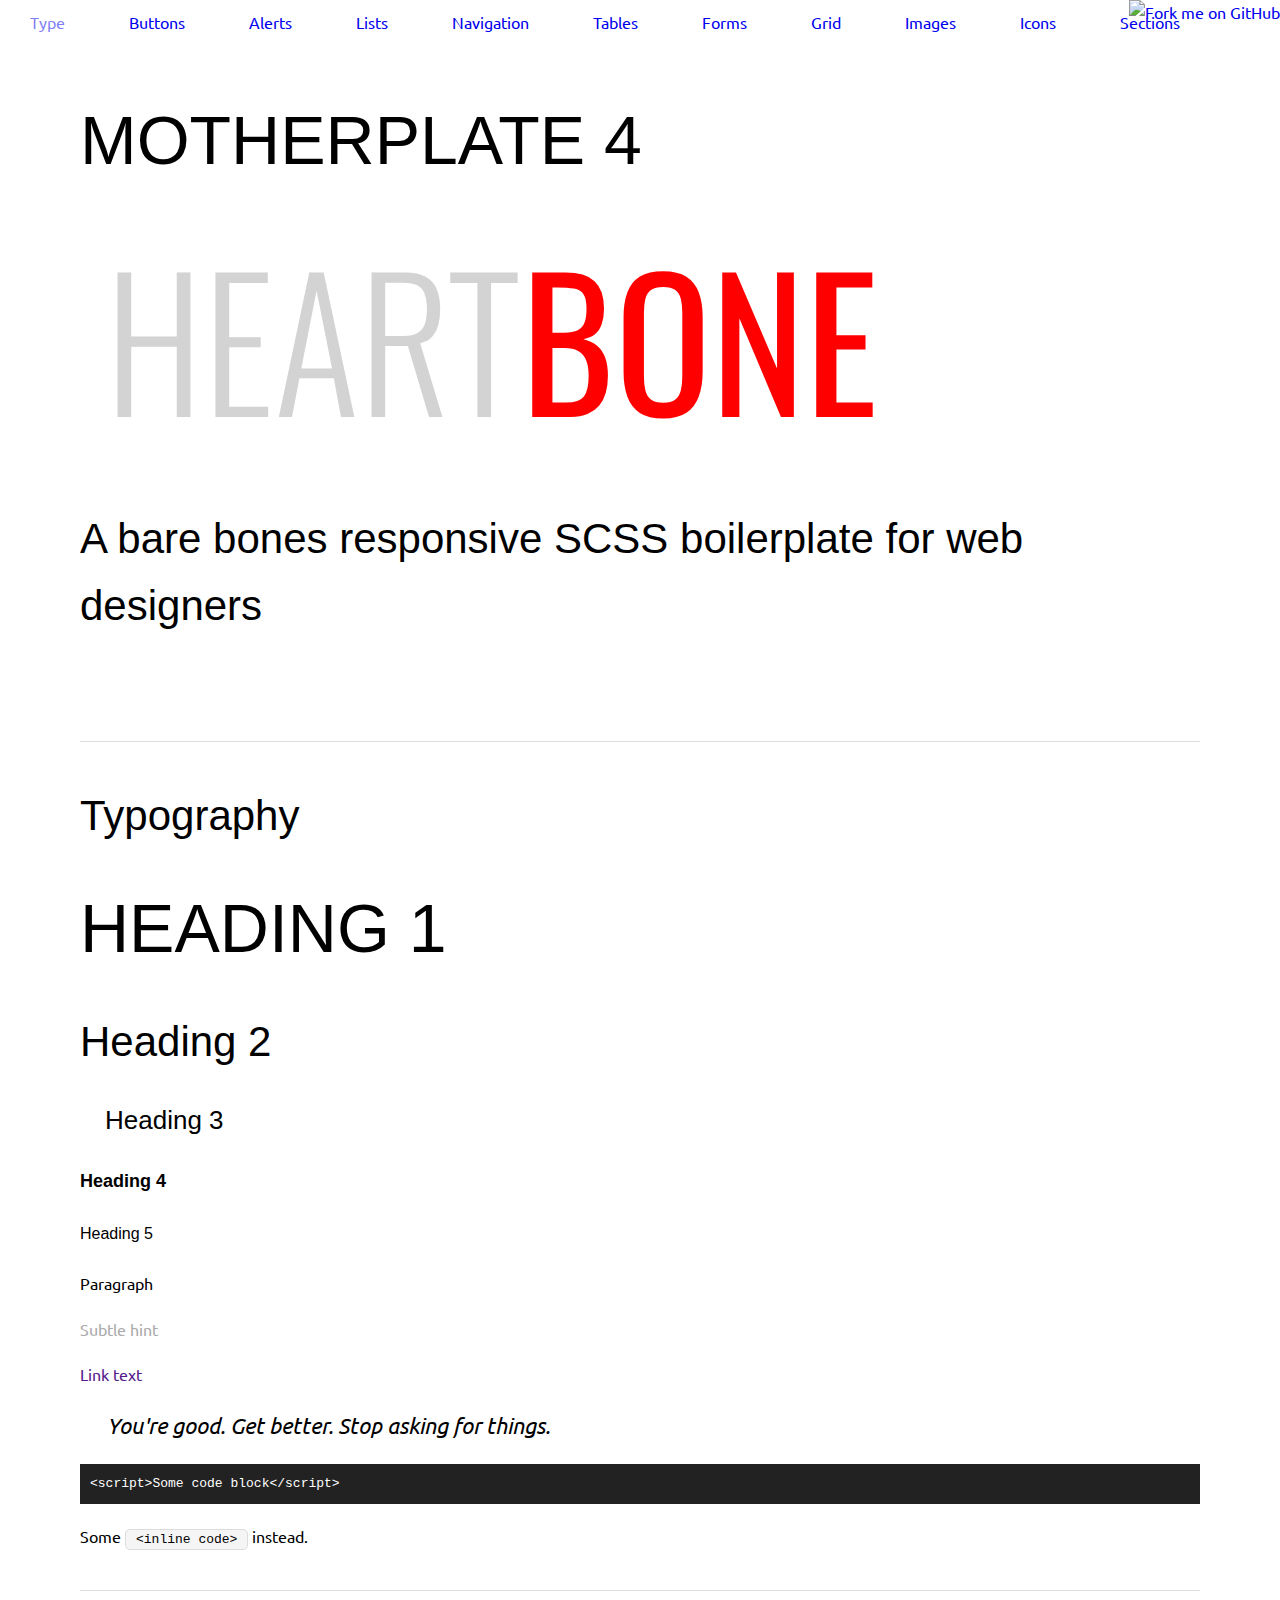
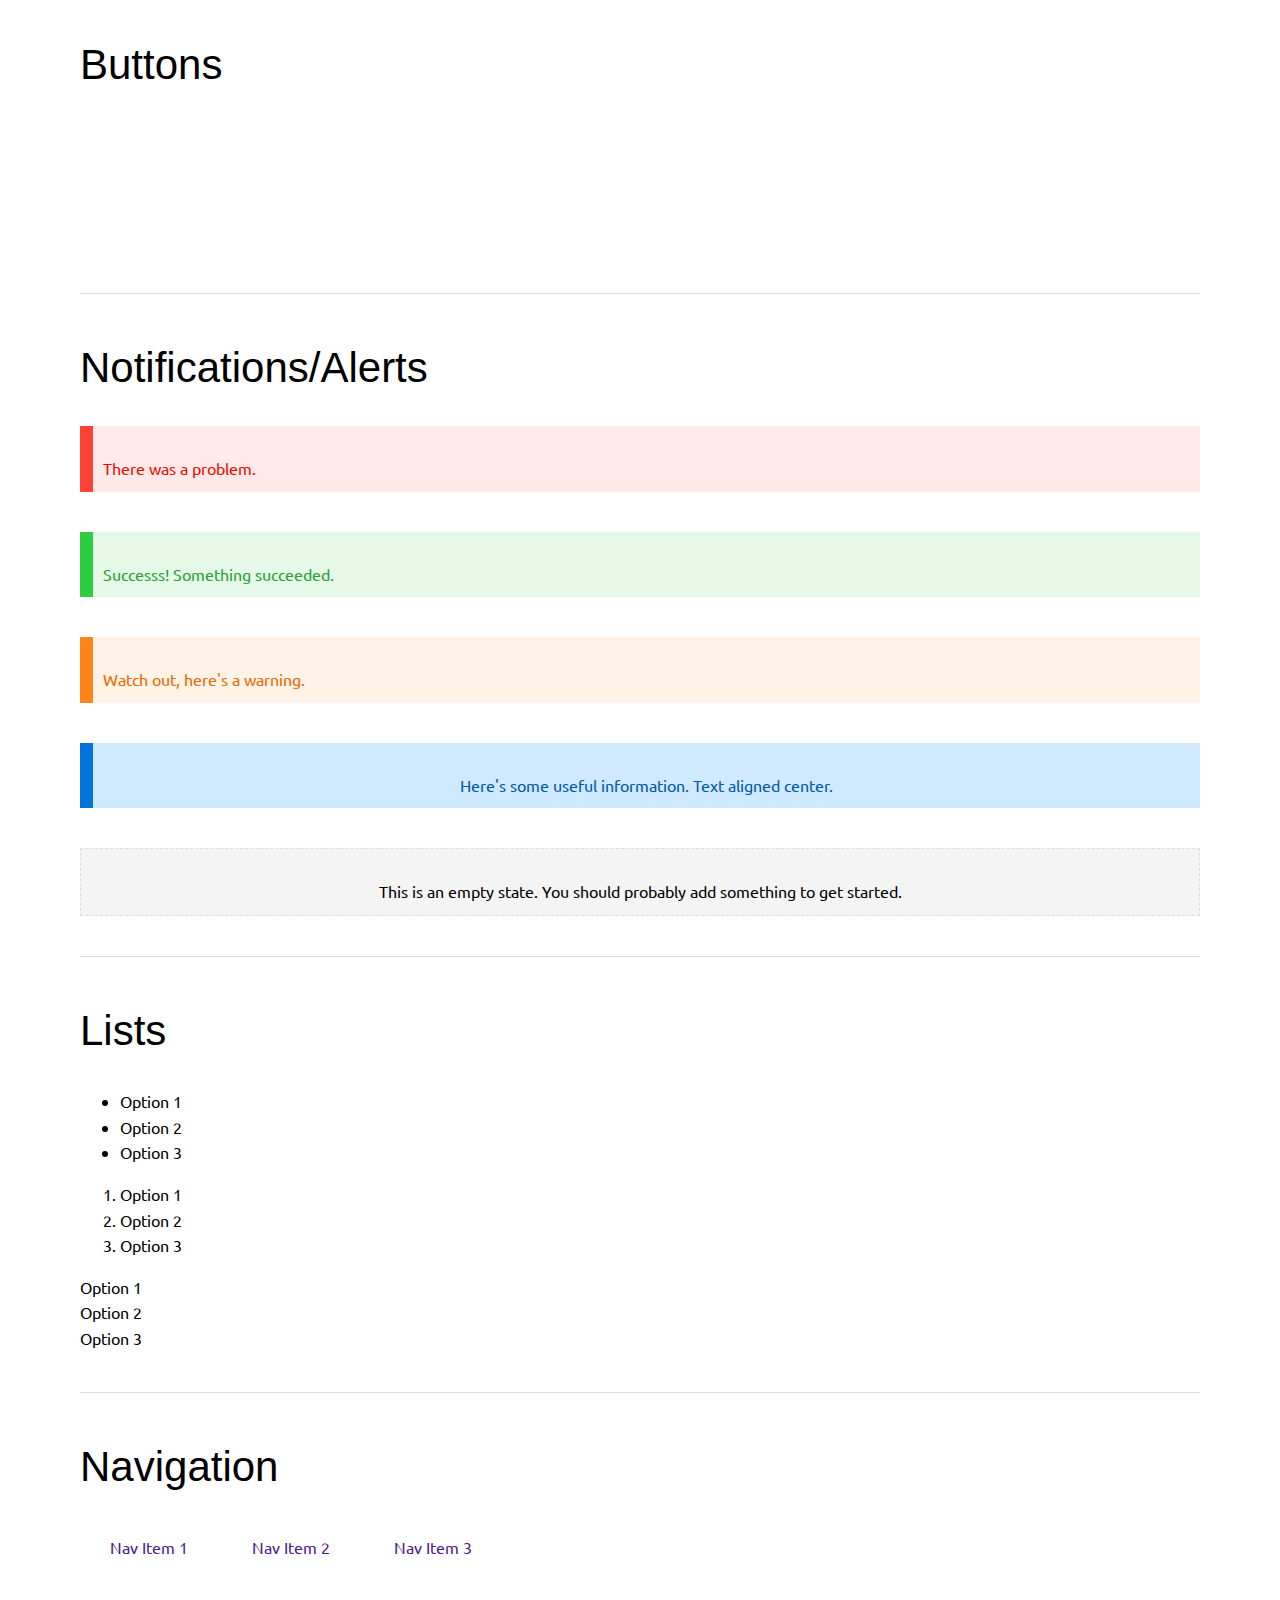
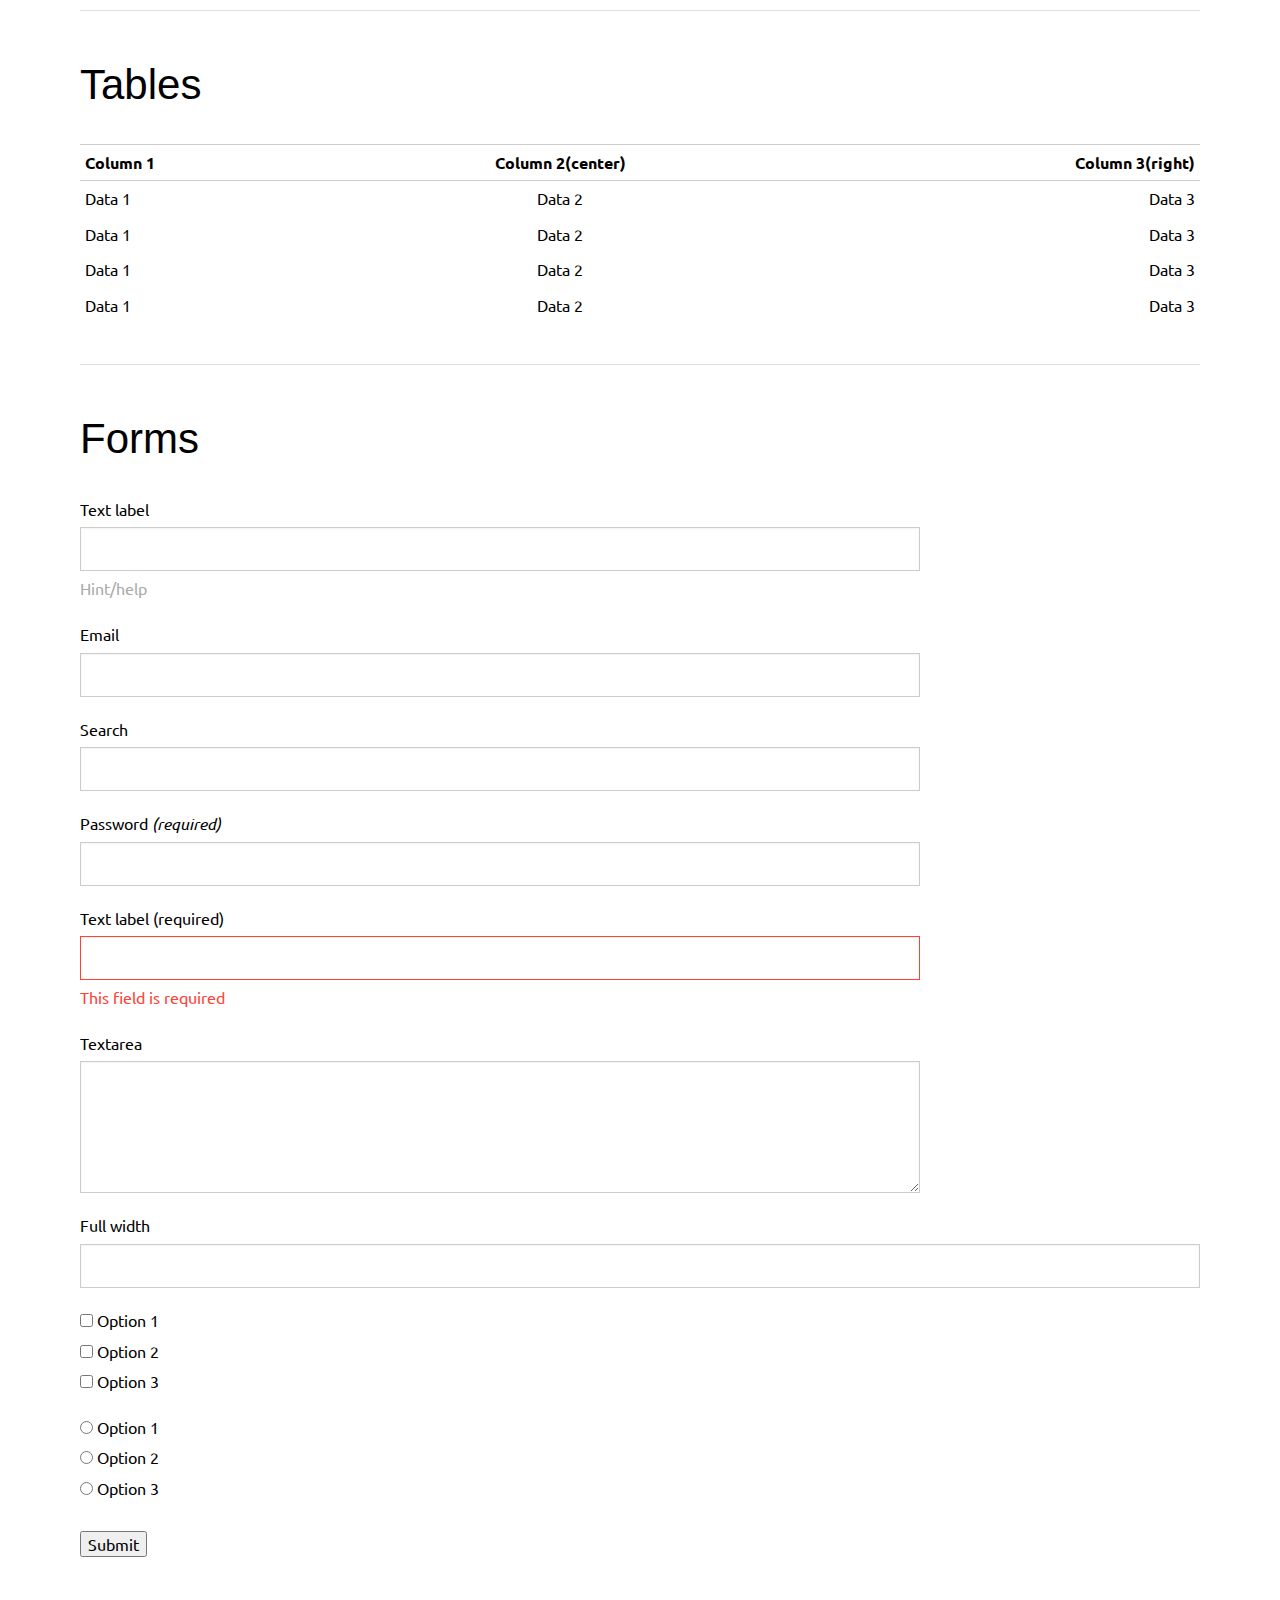
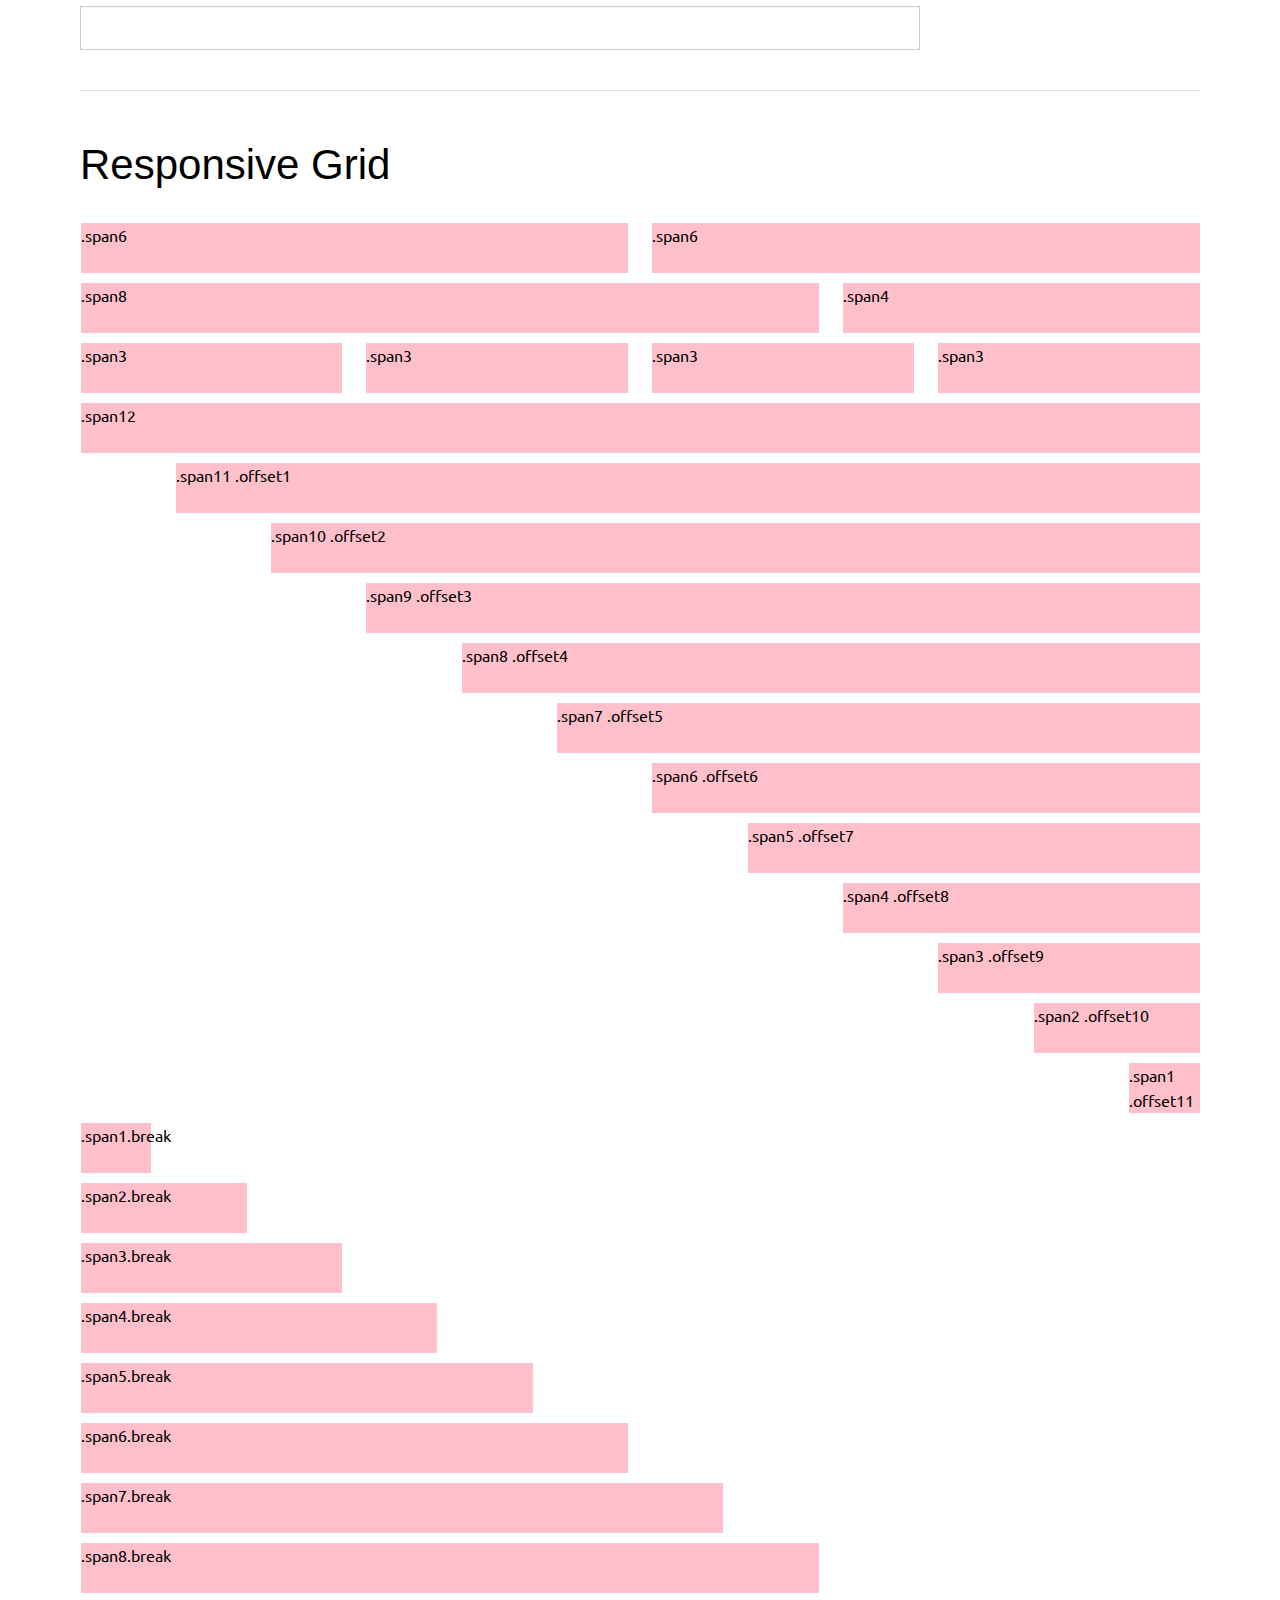
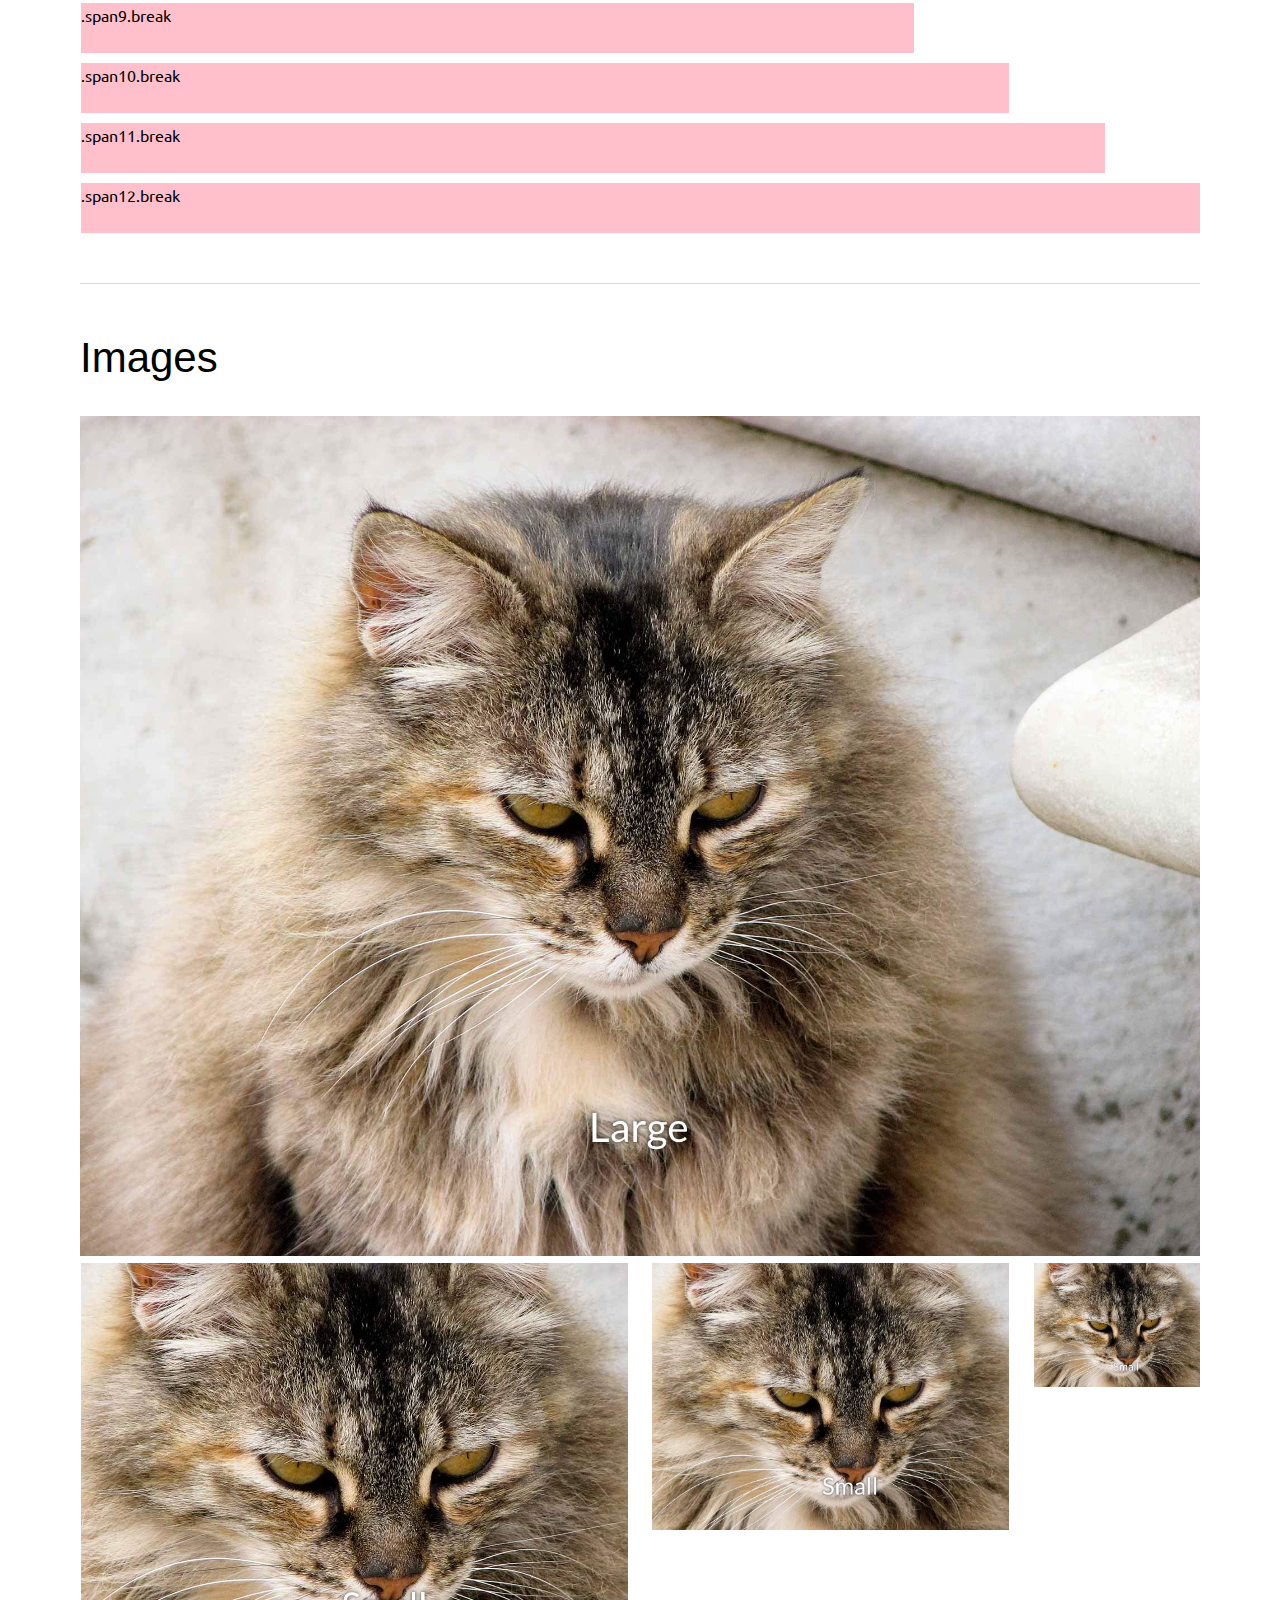
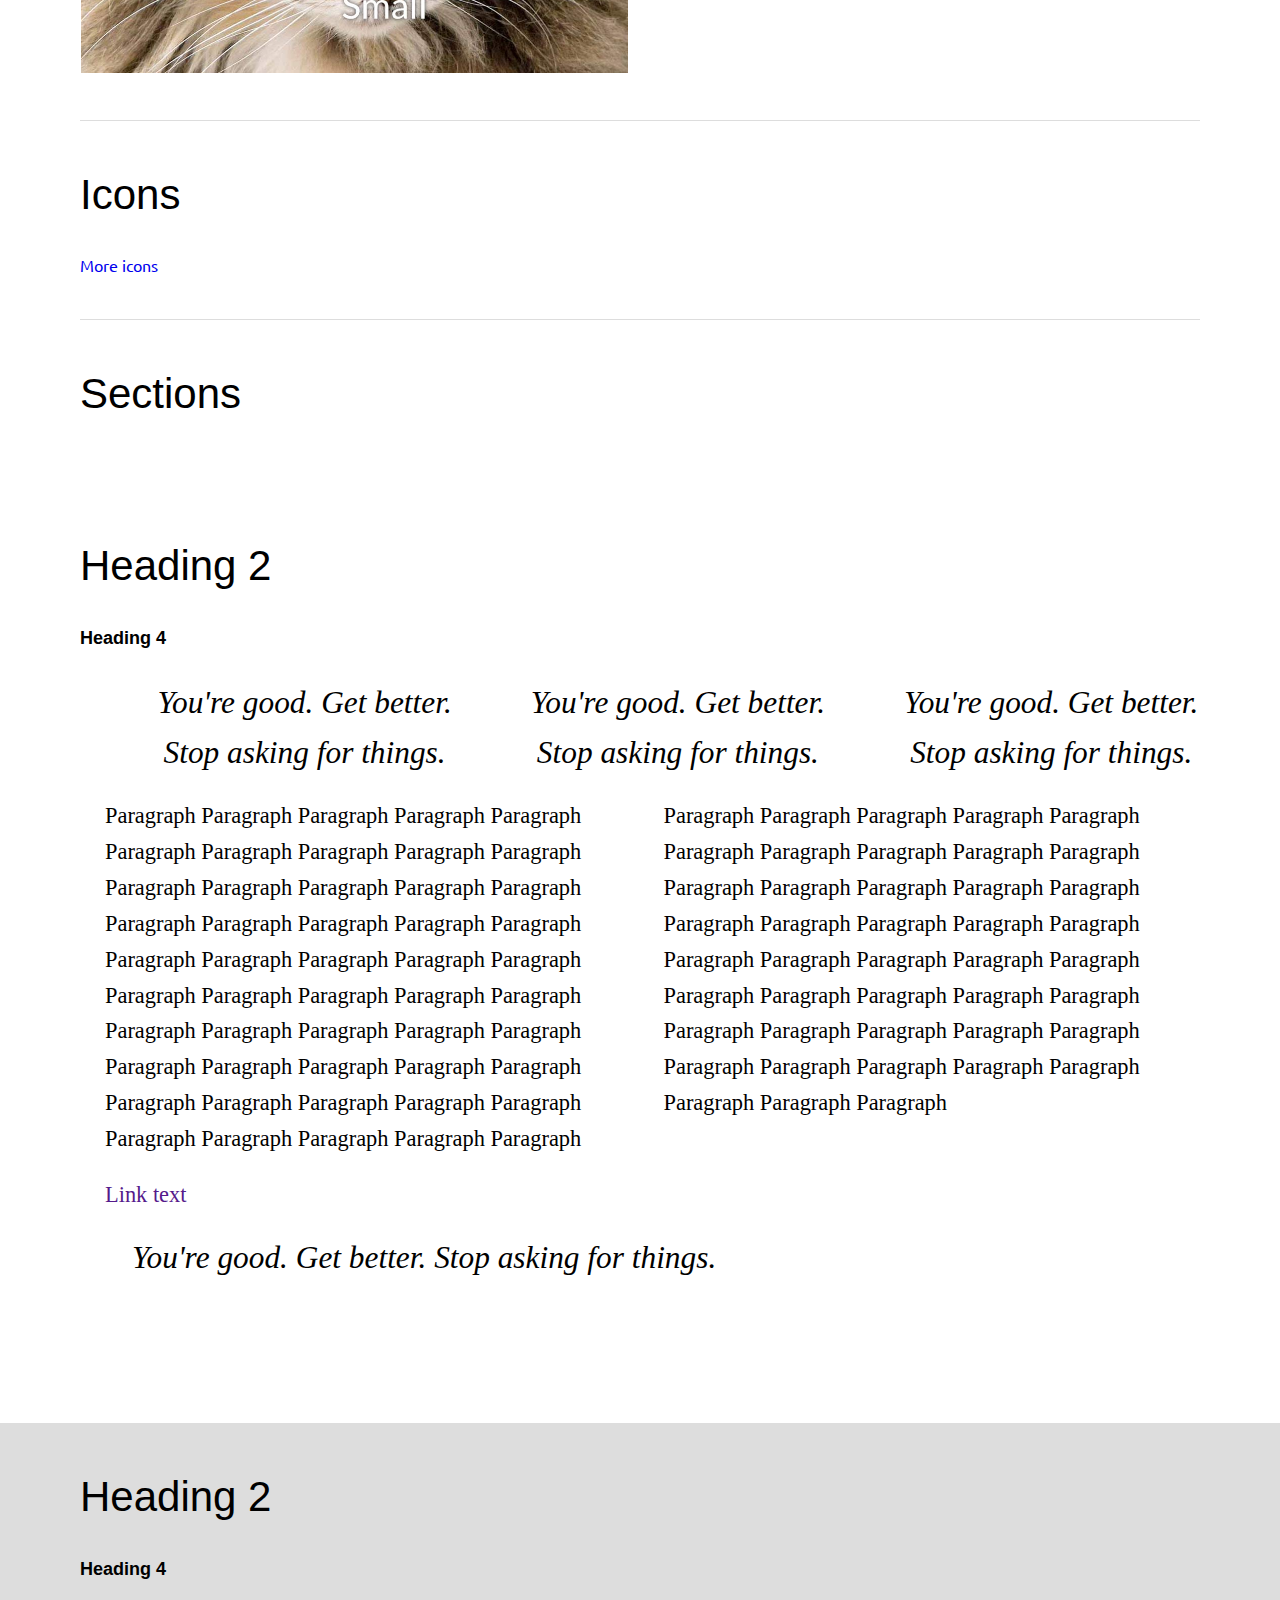
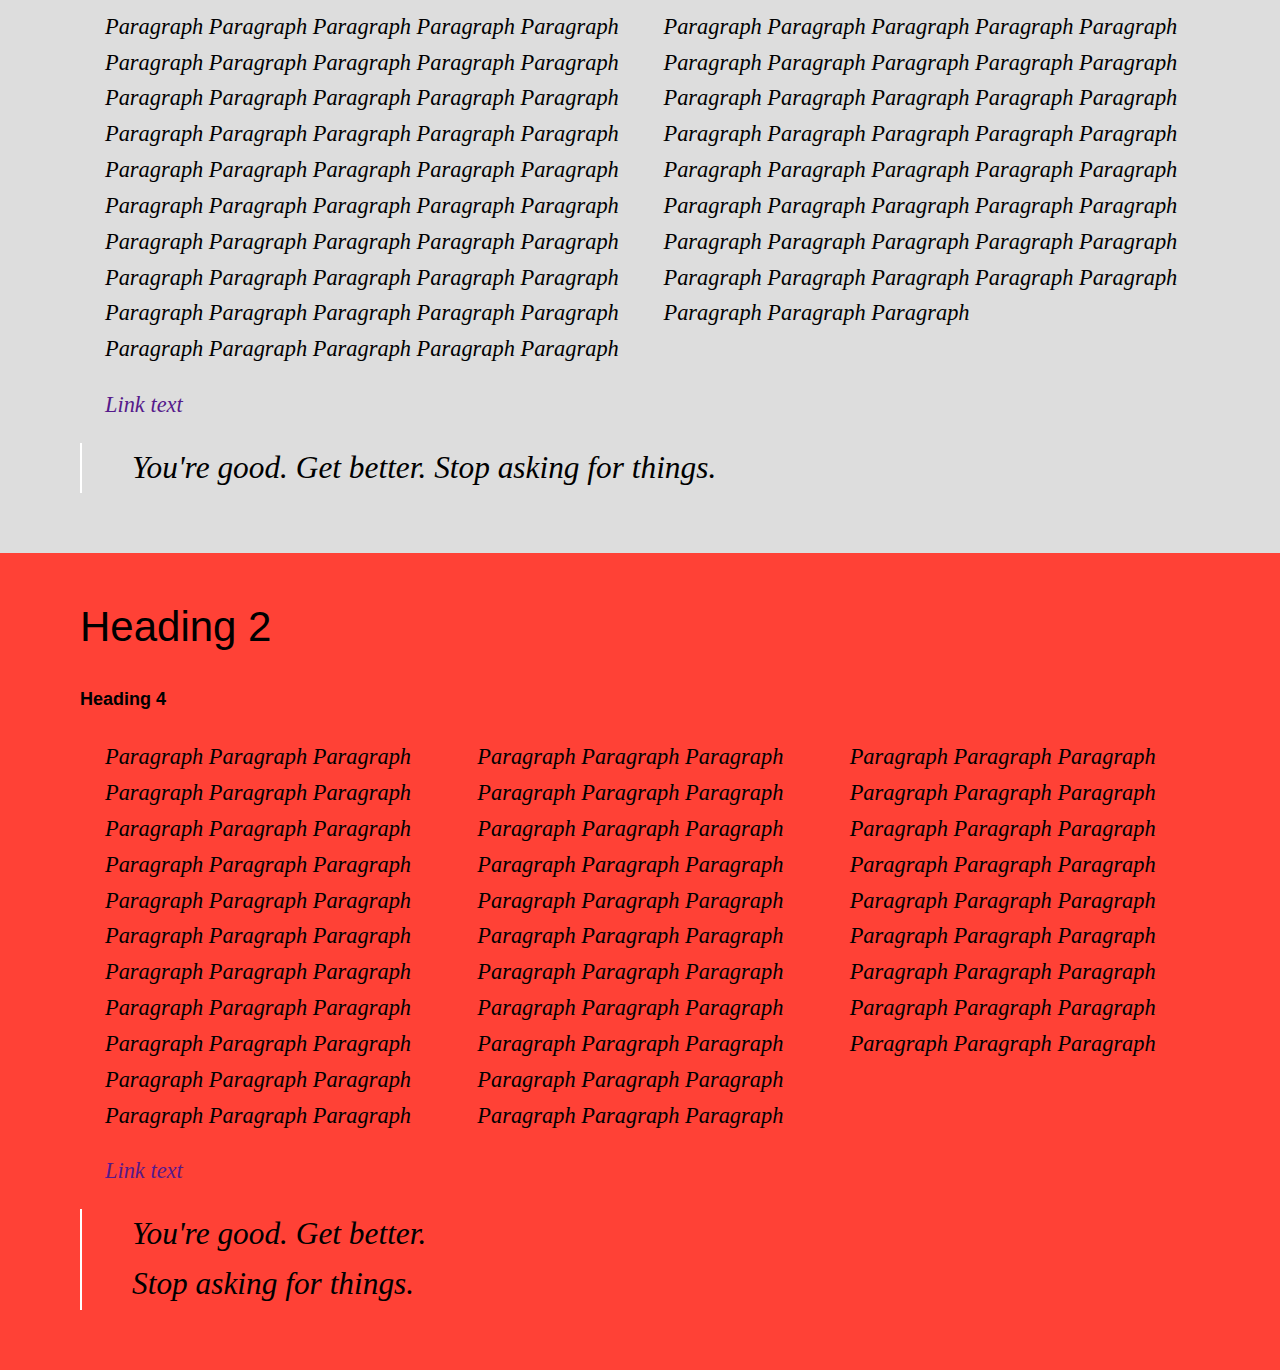
==== commit f95ddc75: "somewhat ready" ====
--- a/example.html
+++ b/example.html
@@ -1,397 +1,446 @@
 <!DOCTYPE html>
-<!--[if lt IE 7]> <html class="lt-ie9 lt-ie8 lt-ie7"> <![endif]-->
-<!--[if IE 7]> <html class="lt-ie9 lt-ie8"> <![endif]-->
-<!--[if IE 8]> <html class="lt-ie9"> <![endif]-->
-<!--[if gt IE 8]><!--> <html> <!--<![endif]-->
+<!--[if lt IE 7]>
+<html class="lt-ie9 lt-ie8 lt-ie7"> <![endif]-->
+<!--[if IE 7]>
+<html class="lt-ie9 lt-ie8"> <![endif]-->
+<!--[if IE 8]>
+<html class="lt-ie9"> <![endif]-->
+<!--[if gt IE 8]><!-->
+<html> <!--<![endif]-->
 <head>
-	<meta charset="utf-8">
-	<meta http-equiv="X-UA-Compatible" content="IE=edge,chrome=1">
-	<title>Motherplate - A bare bones responsive SCSS boilerplate for web designers</title>
-	<meta name="description" content="">
-	<meta name="viewport" content="width=device-width">
+    <meta charset="utf-8">
+    <meta http-equiv="X-UA-Compatible" content="IE=edge,chrome=1">
+    <title>Motherplate - A bare bones responsive SCSS boilerplate for web designers</title>
+    <meta name="description" content="">
+    <meta name="viewport" content="width=device-width">
     <link href='http://fonts.googleapis.com/css?family=Ubuntu:300,500italic|Oswald' rel='stylesheet' type='text/css'>
     <link rel="stylesheet" href="css/main.css">
 
-	<!--[if lt IE 9]> <script src="http://html5shiv.googlecode.com/svn/trunk/html5.js"></script> <![endif]-->
+    <!--[if lt IE 9]>
+    <script src="http://html5shiv.googlecode.com/svn/trunk/html5.js"></script> <![endif]-->
 </head>
 <body>
 
-	<a href="https://github.com/leemunroe/motherplate"><img style="position: absolute; top: 0; right: 0; border: 0;" src="https://s3.amazonaws.com/github/ribbons/forkme_right_green_007200.png" alt="Fork me on GitHub"></a>
-
-    <div class="logo">
-        <logo1>Heart</logo1>
-        <logo2>BONE</logo2>
-    </div>
-    <h1 style="clear:both;"></h1>
-
+
+<header>
+    <nav>
+        <a href="#type">Type</a>
+        <a href="#buttons">Buttons</a>
+        <a href="#alerts">Alerts</a>
+        <a href="#lists">Lists</a>
+        <a href="#navigation">Navigation</a>
+        <a href="#tables">Tables</a>
+        <a href="#forms">Forms</a>
+        <a href="#grid">Grid</a>
+        <a href="#images">Images</a>
+        <a href="#icons">Icons</a>
+        <a href="#sections">Sections</a>
+    </nav>
+</header>
+
+
+<a href="https://github.com/leemunroe/motherplate"><img style="position: absolute; top: 0; right: 0; border: 0;"
+                                                        src="https://s3.amazonaws.com/github/ribbons/forkme_right_green_007200.png"
+                                                        alt="Fork me on GitHub"></a>
+
+<div class="container">
+
+<!--<div class="logo">-->
+<!--<logo1>Heart</logo1>-->
+<!--<logo2>BONE</logo2>-->
+<!--</div>-->
+<!--<h1 style="clear:both;"></h1>-->
+
+<h1>Motherplate 4 <logo1>Heart</logo1><logo2>Bone</logo2></h1>
+
+<h2>A bare bones responsive SCSS boilerplate for web designers</h2>
+<iframe src="http://ghbtns.com/github-btn.html?user=leemunroe&repo=motherplate&type=watch&count=true&size=large"
+        allowtransparency="true" frameborder="0" scrolling="0" width="170" height="30"></iframe>
+<iframe src="http://ghbtns.com/github-btn.html?user=leemunroe&repo=motherplate&type=fork&count=true&size=large"
+        allowtransparency="true" frameborder="0" scrolling="0" width="170" height="30"></iframe>
+
+<hr>
+<h2 id="type">Typography</h2>
+
+<h1>Heading 1</h1>
+<h2>Heading 2</h2>
+<h3>Heading 3</h3>
+<h4>Heading 4</h4>
+<h5>Heading 5</h5>
+
+<p>Paragraph</p>
+
+<p class="subtle">Subtle hint</p>
+
+<p><a href="">Link text</a></p>
+<blockquote><p>You're good. Get better. Stop asking for things.</p></blockquote>
+<pre>&lt;script&gt;Some code block&lt;/script&gt;</pre>
+<p>Some <code>&lt;inline code&gt;</code> instead.</p>
+
+<hr>
+
+<h2 id="buttons">Buttons</h2>
+
+<p>
+    <button class="btn btn-primary">Primary button</button>
+    <button class="btn">Default button</button>
+    <button class="btn btn-link">Link button</button>
+</p>
+
+<p>
+    <button class="btn btn-primary btn-lg">Large button</button>
+    <button class="btn btn-sm">Small button</button>
+</p>
+
+<hr>
+
+<h2 id="alerts">Notifications/Alerts</h2>
+
+<div class="alert alert-danger">
+    <p>There was a problem.</p>
+</div>
+
+<div class="alert alert-success">
+    <p>Successs! Something succeeded.</p>
+</div>
+
+<div class="alert alert-warning">
+    <p>Watch out, here's a warning.</p>
+</div>
+
+<div class="alert alert-info text-center">
+    <p>Here's some useful information. Text aligned center.</p>
+</div>
+
+<div class="alert alert-empty">
+    <p>This is an empty state. You should probably add something to get started.</p>
+</div>
+
+<hr>
+
+<h2 id="lists">Lists</h2>
+<ul>
+    <li>Option 1</li>
+    <li>Option 2</li>
+    <li>Option 3</li>
+</ul>
+<ol>
+    <li>Option 1</li>
+    <li>Option 2</li>
+    <li>Option 3</li>
+</ol>
+<ul class="list-unstyled">
+    <li>Option 1</li>
+    <li>Option 2</li>
+    <li>Option 3</li>
+</ul>
+
+<hr>
+
+<h2 id="navigation">Navigation</h2>
+<nav>
+    <a href="">Nav Item 1</a>
+    <a href="">Nav Item 2</a>
+    <a href="">Nav Item 3</a>
+</nav>
+
+<hr>
+
+<h2 id="tables">Tables</h2>
+<table>
+    <thead>
+    <tr>
+        <th scope="col">Column 1</th>
+        <th scope="col" class="text-center">Column 2(center)</th>
+        <th scope="col" class="text-right">Column 3(right)</th>
+    </tr>
+    </thead>
+    <tbody>
+    <tr>
+        <td>Data 1</td>
+        <td class="text-center">Data 2</td>
+        <td class="text-right">Data 3</td>
+    </tr>
+    <tr>
+        <td>Data 1</td>
+        <td class="text-center">Data 2</td>
+        <td class="text-right">Data 3</td>
+    </tr>
+    <tr>
+        <td>Data 1</td>
+        <td class="text-center">Data 2</td>
+        <td class="text-right">Data 3</td>
+    </tr>
+    <tr>
+        <td>Data 1</td>
+        <td class="text-center">Data 2</td>
+        <td class="text-right">Data 3</td>
+    </tr>
+    </tbody>
+</table>
+
+<hr>
+
+<h2 id="forms">Forms</h2>
+
+<form>
+    <div class="field">
+        <label for="">Text label</label>
+        <input type="text">
+
+        <p class="hint">Hint/help</p>
+    </div>
+    <div class="field">
+        <label for="">Email</label>
+        <input type="email">
+    </div>
+    <div class="field">
+        <label for="">Search</label>
+        <input type="search">
+    </div>
+    <div class="field">
+        <label for="">Password <span class="is-required">(required)</span></label>
+        <input type="password">
+    </div>
+    <div class="field has-error">
+        <label for="">Text label <span class="req">(required)</span></label>
+        <input type="text">
+
+        <p class="error-description">This field is required</p>
+    </div>
+    <div class="field">
+        <label for="">Textarea</label>
+        <textarea></textarea>
+    </div>
+    <div class="field">
+        <label for="">Full width</label>
+        <input type="text" class="full-width">
+    </div>
+    <div class="field">
+        <label><input type="checkbox"> Option 1</label>
+        <label><input type="checkbox"> Option 2</label>
+        <label><input type="checkbox"> Option 3</label>
+    </div>
+    <div class="field">
+        <label><input type="radio" name="radio"> Option 1</label>
+        <label><input type="radio" name="radio"> Option 2</label>
+        <label><input type="radio" name="radio"> Option 3</label>
+    </div>
+    <button>Submit</button>
+    <input type="submit" value="Submit" name="submit" class="btn btn-primary">
+</form>
+<input type="text">
+<button class="btn btn-primary">Submit</button>
+
+<hr>
+
+<h2 id="grid">Responsive Grid</h2>
+
+<style>
+        /*Style to help visualize grid for demo purposes*/
+    .grid-style-helper {
+        background: pink;
+        height: 50px;
+        margin-bottom: 10px;
+    }
+</style>
+
+<div class="group">
+    <div class="span6 grid-style-helper">.span6</div>
+    <div class="span6 grid-style-helper">.span6</div>
+
+    <div class="span8 grid-style-helper">.span8</div>
+    <div class="span4 grid-style-helper">.span4</div>
+
+    <div class="span3 grid-style-helper">.span3</div>
+    <div class="span3 grid-style-helper">.span3</div>
+    <div class="span3 grid-style-helper">.span3</div>
+    <div class="span3 grid-style-helper">.span3</div>
+
+    <div class="span12 grid-style-helper">.span12</div>
+</div>
+
+<div class="group">
+    <div class="span11 offset1 grid-style-helper">.span11 .offset1</div>
+    <div class="span10 offset2 grid-style-helper">.span10 .offset2</div>
+
+    <div class="span9 offset3 grid-style-helper">.span9 .offset3</div>
+    <div class="span8 offset4 grid-style-helper">.span8 .offset4</div>
+
+    <div class="span7 offset5 grid-style-helper">.span7 .offset5</div>
+    <div class="span6 offset6 grid-style-helper">.span6 .offset6</div>
+    <div class="span5 offset7 grid-style-helper">.span5 .offset7</div>
+    <div class="span4 offset8 grid-style-helper">.span4 .offset8</div>
+
+    <div class="span3 offset9 grid-style-helper">.span3 .offset9</div>
+    <div class="span2 offset10 grid-style-helper">.span2 .offset10</div>
+    <div class="span1 offset11 grid-style-helper">.span1 .offset11</div>
+</div>
+
+<div class="group">
+    <div class="span1 break grid-style-helper">.span1.break</div>
+    <div class="span2 break grid-style-helper">.span2.break</div>
+
+    <div class="span3 break grid-style-helper">.span3.break</div>
+    <div class="span4 break grid-style-helper">.span4.break</div>
+
+    <div class="span5 break grid-style-helper">.span5.break</div>
+    <div class="span6 break grid-style-helper">.span6.break</div>
+    <div class="span7 break grid-style-helper">.span7.break</div>
+    <div class="span8 break grid-style-helper">.span8.break</div>
+
+    <div class="span9 break grid-style-helper">.span9.break</div>
+    <div class="span10 break grid-style-helper">.span10.break</div>
+    <div class="span11 break grid-style-helper">.span11.break</div>
+    <div class="span12 break grid-style-helper">.span12.break</div>
+</div>
+
+<hr>
+
+<h2 id="images">Images</h2>
+<!-- Example using picture element -->
+<picture>
+    <source media="(min-width: 1000px)" srcset="img/cat@2x.jpg">
+    <source media="(min-width: 640px)" srcset="img/cat.jpg">
+    <img src="img/cat@2x.jpg" alt="Cat">
+</picture>
+
+<!-- Examples using srcset -->
+<div class="group">
+    <div class="span6">
+        <img src="img/cat.jpg" alt="Cat" srcset="img/cat@2x.jpg 2x, img/cat.jpg 1x"
+             sizes="(min-width:480px) 100vw, 50vw">
+    </div>
+    <div class="span4">
+        <img src="img/cat.jpg" alt="Cat" srcset="img/cat@2x.jpg 2x, img/cat.jpg 1x"
+             sizes="(min-width:480px) 100vw, 50vw">
+    </div>
+    <div class="span2">
+        <img src="img/cat.jpg" alt="Cat" srcset="img/cat@2x.jpg 2x, img/cat.jpg 1x"
+             sizes="(min-width:480px) 100vw, 50vw">
+    </div>
+</div>
+
+<hr>
+
+<h2 id="icons">Icons</h2>
+
+<i class="icon-cog"></i>
+<i class="icon-download-alt icon-3x"></i>
+<i class="icon-github-alt icon-rotate-90"></i>
+<i class="icon-remove-sign icon-5x"></i>
+<i class="icon-apple"></i>
+<i class="icon-android icon-muted"></i>
+<i class="icon-cloud icon-border"></i>
+<i class="icon-comment"></i>
+<i class="icon-star"></i>
+<i class="icon-gamepad"></i>
+
+<p><a href="http://fortawesome.github.io/Font-Awesome/cheatsheet/">More icons</a></p>
+
+<div class="text-center">
+    <i class="icon-envelope"></i>
+    <i class="icon-facebook"></i>
+    <i class="icon-twitter"></i>
+</div>
+<div class="text-center">
+    <i class="icon-envelope-o"></i>
+    <i class="icon-facebook-official"></i>
+    <i class="icon-twitter-square"></i>
+</div>
+<div class="text-center">
+    <a href="mailto:info@heart-bone.com">
+        <i class="icon-envelope-o"></i>
+    </a>
+    <a href="http://facebook.com/">
+        <i class="icon-facebook-official"></i>
+    </a>
+    <a href="http://twitter.com/heart_bone">
+        <i class="icon-twitter-square"></i>
+    </a>
+</div>
+<hr>
+
+<h2 id="sections">Sections</h2>
+</div>
+<section class="primary">
     <div class="container">
-
-    <h1>Motherplate</h1>
-
-    <h2>A bare bones responsive SCSS boilerplate for web designers</h2>
-    <iframe src="http://ghbtns.com/github-btn.html?user=leemunroe&repo=motherplate&type=watch&count=true&size=large"
-            allowtransparency="true" frameborder="0" scrolling="0" width="170" height="30"></iframe>
-    <iframe src="http://ghbtns.com/github-btn.html?user=leemunroe&repo=motherplate&type=fork&count=true&size=large"
-            allowtransparency="true" frameborder="0" scrolling="0" width="170" height="30"></iframe>
-		<hr>
-
-		<h1>Heading 1</h1>
-		<h2>Heading 2</h2>
-        <logo1>Heart</logo1><logo2>BONE</logo2>
-		<h3>Heading 3</h3>
-		<h4>Heading 4</h4>
-		<h5>Heading 5</h5>
-		<p>Paragraph</p>
-		<p class="subtle">Subtle hint</p>
-		<p><a href="">Link text</a></p>
-		<blockquote><p>You're good. Get better. Stop asking for things.</p></blockquote>
-		<pre>&lt;script&gt;Some code block&lt;/script&gt;</pre>
-		<p>Some <code>&lt;inline code&gt;</code> instead.</p>
-
-		<hr>
-
-		<h2>Buttons</h2>
-
-		<p><button class="btn btn-primary">Primary button</button> <button class="btn">Default button</button> <button class="btn btn-link">Link button</button> </p>
-
-		<p><button class="btn btn-primary btn-lg">Large button</button> <button class="btn btn-sm">Small button</button></p>
-
-		<hr>
-
-		<h2>Notifications/Alerts</h2>
-
-		<div class="alert alert-danger">
-			<p>There was a problem.</p>
-		</div>
-
-		<div class="alert alert-success">
-			<p>Successs! Something succeeded.</p>
-		</div>
-
-		<div class="alert alert-warning">
-			<p>Watch out, here's a warning.</p>
-		</div>
-
-		<div class="alert alert-info text-center">
-			<p>Here's some useful information. Text aligned center.</p>
-		</div>
-
-		<div class="alert alert-empty">
-			<p>This is an empty state. You should probably add something to get started.</p>
-		</div>
-
-		<hr>
-
-		<h2>Lists</h2>
-		<ul>
-			<li>Option 1</li>
-			<li>Option 2</li>
-			<li>Option 3</li>
-		</ul>
-		<ol>
-			<li>Option 1</li>
-			<li>Option 2</li>
-			<li>Option 3</li>
-		</ol>
-		<ul class="list-unstyled">
-			<li>Option 1</li>
-			<li>Option 2</li>
-			<li>Option 3</li>
-		</ul>
-
-		<hr>
-
-		<h2>Navigation</h2>
-		<nav>
-			<a href="">Nav Item 1</a>
-			<a href="">Nav Item 2</a>
-			<a href="">Nav Item 3</a>
-		</nav>
-
-		<hr>
-
-		<h2>Tables</h2>
-		<table>
-			<thead>
-				<tr>
-					<th scope="col">Column 1</th>
-					<th scope="col">Column 2</th>
-					<th scope="col" class="text-right">Column 3</th>
-				</tr>
-			</thead>
-			<tbody>
-				<tr>
-					<td>Data 1</td>
-					<td>Data 2</td>
-					<td class="text-right">Data 3</td>
-				</tr>
-				<tr>
-					<td>Data 1</td>
-					<td>Data 2</td>
-					<td class="text-right">Data 3</td>
-				</tr>
-				<tr>
-					<td>Data 1</td>
-					<td>Data 2</td>
-					<td class="text-right">Data 3</td>
-				</tr>
-				<tr>
-					<td>Data 1</td>
-					<td>Data 2</td>
-					<td class="text-right">Data 3</td>
-				</tr>
-			</tbody>
-		</table>
-
-		<hr>
-
-		<h2>Forms</h2>
-		<form>
-			<div class="field">
-				<label for="">Text label</label>
-				<input type="text">
-				<p class="hint">Hint/help</p>
-			</div>
-			<div class="field">
-				<label for="">Email</label>
-				<input type="email">
-			</div>
-			<div class="field">
-				<label for="">Search</label>
-				<input type="search">
-			</div>
-			<div class="field">
-				<label for="">Password <span class="is-required">(required)</span></label>
-				<input type="password">
-			</div>
-			<div class="field has-error">
-				<label for="">Text label <span class="req">(required)</span></label>
-				<input type="text">
-				<p class="error-description">This field is required</p>
-			</div>
-			<div class="field">
-				<label for="">Textarea</label>
-				<textarea></textarea>
-			</div>
-			<div class="field">
-				<label for="">Full width</label>
-				<input type="text" class="full-width">
-			</div>
-			<div class="field">
-				<label><input type="checkbox"> Option 1</label>
-				<label><input type="checkbox"> Option 2</label>
-				<label><input type="checkbox"> Option 3</label>
-			</div>
-			<div class="field">
-				<label><input type="radio" name="radio"> Option 1</label>
-				<label><input type="radio" name="radio"> Option 2</label>
-				<label><input type="radio" name="radio"> Option 3</label>
-			</div>
-			<button>Submit</button>
-		</form>
-		<input type="text"> <button class="btn btn-primary">Submit</button>
-
-		<hr>
-
-		<h2>Responsive Grid</h2>
-
-		<style>
-		/*Style to help visualize grid for demo purposes*/
-		.grid-style-helper{background:pink;height:50px;margin-bottom:10px;}
-		</style>
-
-		<div class="group">
-			<div class="span6 grid-style-helper">.span6</div>
-			<div class="span6 grid-style-helper">.span6</div>
-
-			<div class="span8 grid-style-helper">.span8</div>
-			<div class="span4 grid-style-helper">.span4</div>
-
-			<div class="span3 grid-style-helper">.span3</div>
-			<div class="span3 grid-style-helper">.span3</div>
-			<div class="span3 grid-style-helper">.span3</div>
-			<div class="span3 grid-style-helper">.span3</div>
-
-			<div class="span12 grid-style-helper">.span12</div>
-		</div>
-
-		<div class="group">
-			<div class="span11 offset1 grid-style-helper">.span11 .offset1</div>
-			<div class="span10 offset2 grid-style-helper">.span10 .offset2</div>
-
-			<div class="span9 offset3 grid-style-helper">.span9 .offset3</div>
-			<div class="span8 offset4 grid-style-helper">.span8 .offset4</div>
-
-			<div class="span7 offset5 grid-style-helper">.span7 .offset5</div>
-			<div class="span6 offset6 grid-style-helper">.span6 .offset6</div>
-			<div class="span5 offset7 grid-style-helper">.span5 .offset7</div>
-			<div class="span4 offset8 grid-style-helper">.span4 .offset8</div>
-
-			<div class="span3 offset9 grid-style-helper">.span3 .offset9</div>
-			<div class="span2 offset10 grid-style-helper">.span2 .offset10</div>
-			<div class="span1 offset11 grid-style-helper">.span1 .offset11</div>
-		</div>
-
-		<div class="group">
-			<div class="span1 break grid-style-helper">.span1.break</div>
-			<div class="span2 break grid-style-helper">.span2.break</div>
-
-			<div class="span3 break grid-style-helper">.span3.break</div>
-			<div class="span4 break grid-style-helper">.span4.break</div>
-
-			<div class="span5 break grid-style-helper">.span5.break</div>
-			<div class="span6 break grid-style-helper">.span6.break</div>
-			<div class="span7 break grid-style-helper">.span7.break</div>
-			<div class="span8 break grid-style-helper">.span8.break</div>
-
-			<div class="span9 break grid-style-helper">.span9.break</div>
-			<div class="span10 break grid-style-helper">.span10.break</div>
-			<div class="span11 break grid-style-helper">.span11.break</div>
-			<div class="span12 break grid-style-helper">.span12.break</div>
-		</div>
-
-		<hr>
-
-		<h2>Images</h2>
-		<!-- Example using picture element -->
-		<picture>
-			<source media="(min-width: 1000px)" srcset="img/cat@2x.jpg">
-			<source media="(min-width: 640px)" srcset="img/cat.jpg">
-			<img src="img/cat@2x.jpg" alt="Cat">
-		</picture>
-
-		<!-- Examples using srcset -->
-		<div class="group">
-			<div class="span6">
-				<img src="img/cat.jpg" alt="Cat" srcset="img/cat@2x.jpg 2x, img/cat.jpg 1x" sizes="(min-width:480px) 100vw, 50vw">
-			</div>
-			<div class="span4">
-				<img src="img/cat.jpg" alt="Cat" srcset="img/cat@2x.jpg 2x, img/cat.jpg 1x" sizes="(min-width:480px) 100vw, 50vw">
-			</div>
-			<div class="span2">
-				<img src="img/cat.jpg" alt="Cat" srcset="img/cat@2x.jpg 2x, img/cat.jpg 1x" sizes="(min-width:480px) 100vw, 50vw">
-			</div>
-		</div>
-
-		<hr>
-
-		<h2>Icons</h2>
-
-		<i class="icon-cog"></i>
-		<i class="icon-download-alt icon-3x"></i>
-		<i class="icon-github-alt icon-rotate-90"></i>
-		<i class="icon-remove-sign icon-5x"></i>
-		<i class="icon-apple"></i>
-		<i class="icon-android icon-muted"></i>
-		<i class="icon-cloud icon-border"></i>
-		<i class="icon-comment"></i>
-		<i class="icon-star"></i>
-		<i class="icon-gamepad"></i>
-
-		<p><a href="http://fortawesome.github.io/Font-Awesome/cheatsheet/">More icons</a></p>
-
-        <div class="text-center">
-            <i class="icon-envelope"></i>
-            <i class="icon-facebook"></i>
-            <i class="icon-twitter"></i>
-        </div>
-        <div class="text-center">
-            <i class="icon-envelope-o"></i>
-            <i class="icon-facebook-official"></i>
-            <i class="icon-twitter-square"></i>
-        </div>
-        <div class="text-center">
-            <a href="mailto:info@heart-bone.com">
-                <i class="icon-envelope-o"></i>
-            </a>
-            <a href="http://facebook.com/">
-                <i class="icon-facebook-official"></i>
-            </a>
-            <a href="http://twitter.com/heart_bone">
-                <i class="icon-twitter-square"></i>
-            </a>
-        </div>
-    </div>
-    <hr>
-
-    <h2>Sections</h2>
-    <section class="primary">
-        <div class="container">
-            <h2>Heading 2</h2>
-            <h4>Heading 4</h4>
-
-            <div class="span4 text-center">
-                <i class="icon-apple icon-5x"></i>
-                <blockquote><p>You're good. Get better. Stop asking for things.</p></blockquote>
-            </div>
-            <div class="span4 text-center">
-                <i class="icon-apple icon-5x"></i>
-                <blockquote><p>You're good. Get better. Stop asking for things.</p></blockquote>
-            </div>
-            <div class="span4 text-center">
-                <i class="icon-apple icon-5x"></i>
-                <blockquote><p>You're good. Get better. Stop asking for things.</p></blockquote>
-            </div>
-
-            <p>Paragraph Paragraph Paragraph Paragraph Paragraph Paragraph Paragraph Paragraph Paragraph Paragraph
-                Paragraph Paragraph Paragraph Paragraph Paragraph Paragraph Paragraph Paragraph Paragraph Paragraph
-                Paragraph Paragraph Paragraph Paragraph Paragraph Paragraph Paragraph Paragraph Paragraph Paragraph
-                Paragraph Paragraph Paragraph Paragraph Paragraph Paragraph Paragraph Paragraph Paragraph Paragraph
-                Paragraph Paragraph Paragraph Paragraph Paragraph Paragraph Paragraph Paragraph Paragraph Paragraph
-                Paragraph Paragraph Paragraph Paragraph Paragraph Paragraph Paragraph Paragraph Paragraph Paragraph
-                Paragraph Paragraph Paragraph Paragraph Paragraph Paragraph Paragraph Paragraph Paragraph Paragraph
-                Paragraph Paragraph Paragraph Paragraph Paragraph Paragraph Paragraph Paragraph Paragraph Paragraph
-                Paragraph Paragraph Paragraph Paragraph Paragraph Paragraph Paragraph Paragraph Paragraph Paragraph
-                Paragraph Paragraph Paragraph </p>
-
-            <p><a href="">Link text</a></p>
+        <h2>Heading 2</h2>
+        <h4>Heading 4</h4>
+
+        <div class="span4 text-center">
+            <i class="icon-apple icon-5x"></i>
             <blockquote><p>You're good. Get better. Stop asking for things.</p></blockquote>
         </div>
-    </section>
-    <section class="secondary">
-        <div class="container">
-            <h2>Heading 2</h2>
-            <h4>Heading 4</h4>
-
-            <p>Paragraph Paragraph Paragraph Paragraph Paragraph Paragraph Paragraph Paragraph Paragraph Paragraph
-                Paragraph Paragraph Paragraph Paragraph Paragraph Paragraph Paragraph Paragraph Paragraph Paragraph
-                Paragraph Paragraph Paragraph Paragraph Paragraph Paragraph Paragraph Paragraph Paragraph Paragraph
-                Paragraph Paragraph Paragraph Paragraph Paragraph Paragraph Paragraph Paragraph Paragraph Paragraph
-                Paragraph Paragraph Paragraph Paragraph Paragraph Paragraph Paragraph Paragraph Paragraph Paragraph
-                Paragraph Paragraph Paragraph Paragraph Paragraph Paragraph Paragraph Paragraph Paragraph Paragraph
-                Paragraph Paragraph Paragraph Paragraph Paragraph Paragraph Paragraph Paragraph Paragraph Paragraph
-                Paragraph Paragraph Paragraph Paragraph Paragraph Paragraph Paragraph Paragraph Paragraph Paragraph
-                Paragraph Paragraph Paragraph Paragraph Paragraph Paragraph Paragraph Paragraph Paragraph Paragraph
-                Paragraph Paragraph Paragraph </p>
-
-            <p><a href="">Link text</a></p>
+        <div class="span4 text-center">
+            <i class="icon-apple icon-5x"></i>
             <blockquote><p>You're good. Get better. Stop asking for things.</p></blockquote>
         </div>
-    </section>
-    <section class="tertiary">
-        <div class="container">
-            <h2>Heading 2</h2>
-            <h4>Heading 4</h4>
-
-            <p>Paragraph Paragraph Paragraph Paragraph Paragraph Paragraph Paragraph Paragraph Paragraph Paragraph
-                Paragraph Paragraph Paragraph Paragraph Paragraph Paragraph Paragraph Paragraph Paragraph Paragraph
-                Paragraph Paragraph Paragraph Paragraph Paragraph Paragraph Paragraph Paragraph Paragraph Paragraph
-                Paragraph Paragraph Paragraph Paragraph Paragraph Paragraph Paragraph Paragraph Paragraph Paragraph
-                Paragraph Paragraph Paragraph Paragraph Paragraph Paragraph Paragraph Paragraph Paragraph Paragraph
-                Paragraph Paragraph Paragraph Paragraph Paragraph Paragraph Paragraph Paragraph Paragraph Paragraph
-                Paragraph Paragraph Paragraph Paragraph Paragraph Paragraph Paragraph Paragraph Paragraph Paragraph
-                Paragraph Paragraph Paragraph Paragraph Paragraph Paragraph Paragraph Paragraph Paragraph Paragraph
-                Paragraph Paragraph Paragraph Paragraph Paragraph Paragraph Paragraph Paragraph Paragraph Paragraph
-                Paragraph Paragraph Paragraph </p>
-
-            <p><a href="">Link text</a></p>
+        <div class="span4 text-center">
+            <i class="icon-apple icon-5x"></i>
             <blockquote><p>You're good. Get better. Stop asking for things.</p></blockquote>
         </div>
-    </section>
-
-    <!--<script src="http://ajax.googleapis.com/ajax/libs/jquery/1.10.1/jquery.min.js"></script>-->
-    <!--<script>window.jQuery || document.write('<script src="js/jquery-1.10.1.min.js"><\/script>')</script>-->
-	<!--<script src="js/main.js"></script>-->
+
+        <p>Paragraph Paragraph Paragraph Paragraph Paragraph Paragraph Paragraph Paragraph Paragraph Paragraph
+            Paragraph Paragraph Paragraph Paragraph Paragraph Paragraph Paragraph Paragraph Paragraph Paragraph
+            Paragraph Paragraph Paragraph Paragraph Paragraph Paragraph Paragraph Paragraph Paragraph Paragraph
+            Paragraph Paragraph Paragraph Paragraph Paragraph Paragraph Paragraph Paragraph Paragraph Paragraph
+            Paragraph Paragraph Paragraph Paragraph Paragraph Paragraph Paragraph Paragraph Paragraph Paragraph
+            Paragraph Paragraph Paragraph Paragraph Paragraph Paragraph Paragraph Paragraph Paragraph Paragraph
+            Paragraph Paragraph Paragraph Paragraph Paragraph Paragraph Paragraph Paragraph Paragraph Paragraph
+            Paragraph Paragraph Paragraph Paragraph Paragraph Paragraph Paragraph Paragraph Paragraph Paragraph
+            Paragraph Paragraph Paragraph Paragraph Paragraph Paragraph Paragraph Paragraph Paragraph Paragraph
+            Paragraph Paragraph Paragraph </p>
+
+        <p><a href="">Link text</a></p>
+        <blockquote><p>You're good. Get better. Stop asking for things.</p></blockquote>
+        <div class="container">
+        </div>
+</section>
+<section class="secondary">
+    <div class="container">
+        <h2>Heading 2</h2>
+        <h4>Heading 4</h4>
+
+        <p>Paragraph Paragraph Paragraph Paragraph Paragraph Paragraph Paragraph Paragraph Paragraph Paragraph
+            Paragraph Paragraph Paragraph Paragraph Paragraph Paragraph Paragraph Paragraph Paragraph Paragraph
+            Paragraph Paragraph Paragraph Paragraph Paragraph Paragraph Paragraph Paragraph Paragraph Paragraph
+            Paragraph Paragraph Paragraph Paragraph Paragraph Paragraph Paragraph Paragraph Paragraph Paragraph
+            Paragraph Paragraph Paragraph Paragraph Paragraph Paragraph Paragraph Paragraph Paragraph Paragraph
+            Paragraph Paragraph Paragraph Paragraph Paragraph Paragraph Paragraph Paragraph Paragraph Paragraph
+            Paragraph Paragraph Paragraph Paragraph Paragraph Paragraph Paragraph Paragraph Paragraph Paragraph
+            Paragraph Paragraph Paragraph Paragraph Paragraph Paragraph Paragraph Paragraph Paragraph Paragraph
+            Paragraph Paragraph Paragraph Paragraph Paragraph Paragraph Paragraph Paragraph Paragraph Paragraph
+            Paragraph Paragraph Paragraph </p>
+
+        <p><a href="">Link text</a></p>
+        <blockquote><p>You're good. Get better. Stop asking for things.</p></blockquote>
+    </div>
+</section>
+<section class="tertiary">
+    <div class="container">
+        <h2>Heading 2</h2>
+        <h4>Heading 4</h4>
+
+        <p>Paragraph Paragraph Paragraph Paragraph Paragraph Paragraph Paragraph Paragraph Paragraph Paragraph
+            Paragraph Paragraph Paragraph Paragraph Paragraph Paragraph Paragraph Paragraph Paragraph Paragraph
+            Paragraph Paragraph Paragraph Paragraph Paragraph Paragraph Paragraph Paragraph Paragraph Paragraph
+            Paragraph Paragraph Paragraph Paragraph Paragraph Paragraph Paragraph Paragraph Paragraph Paragraph
+            Paragraph Paragraph Paragraph Paragraph Paragraph Paragraph Paragraph Paragraph Paragraph Paragraph
+            Paragraph Paragraph Paragraph Paragraph Paragraph Paragraph Paragraph Paragraph Paragraph Paragraph
+            Paragraph Paragraph Paragraph Paragraph Paragraph Paragraph Paragraph Paragraph Paragraph Paragraph
+            Paragraph Paragraph Paragraph Paragraph Paragraph Paragraph Paragraph Paragraph Paragraph Paragraph
+            Paragraph Paragraph Paragraph Paragraph Paragraph Paragraph Paragraph Paragraph Paragraph Paragraph
+            Paragraph Paragraph Paragraph </p>
+
+        <p><a href="">Link text</a></p>
+        <blockquote><p>You're good. Get better. Stop asking for things.</p></blockquote>
+    </div>
+</section>
+
+<!--<script src="http://ajax.googleapis.com/ajax/libs/jquery/1.10.1/jquery.min.js"></script>-->
+<!--<script>window.jQuery || document.write('<script src="js/jquery-1.10.1.min.js"><\/script>')</script>-->
+<!--<script src="js/main.js"></script>-->
 
 </body>
 </html>
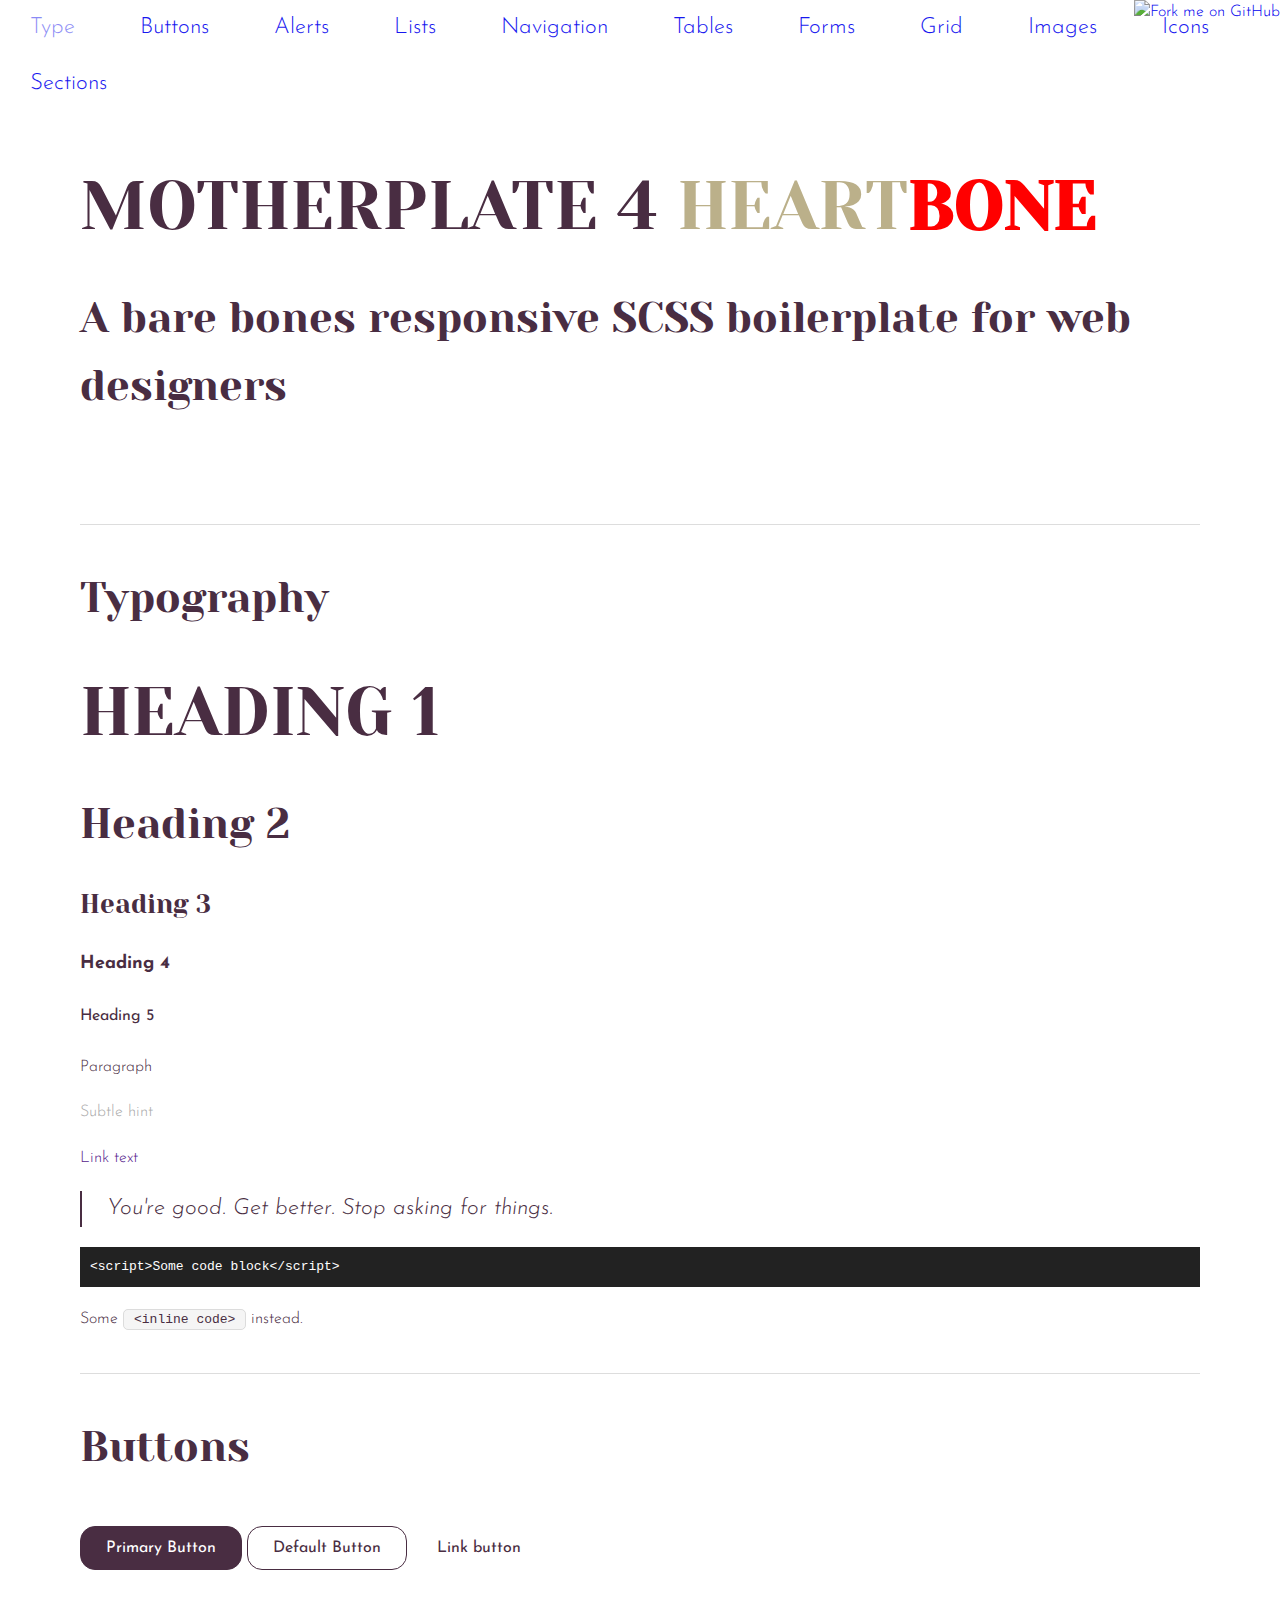
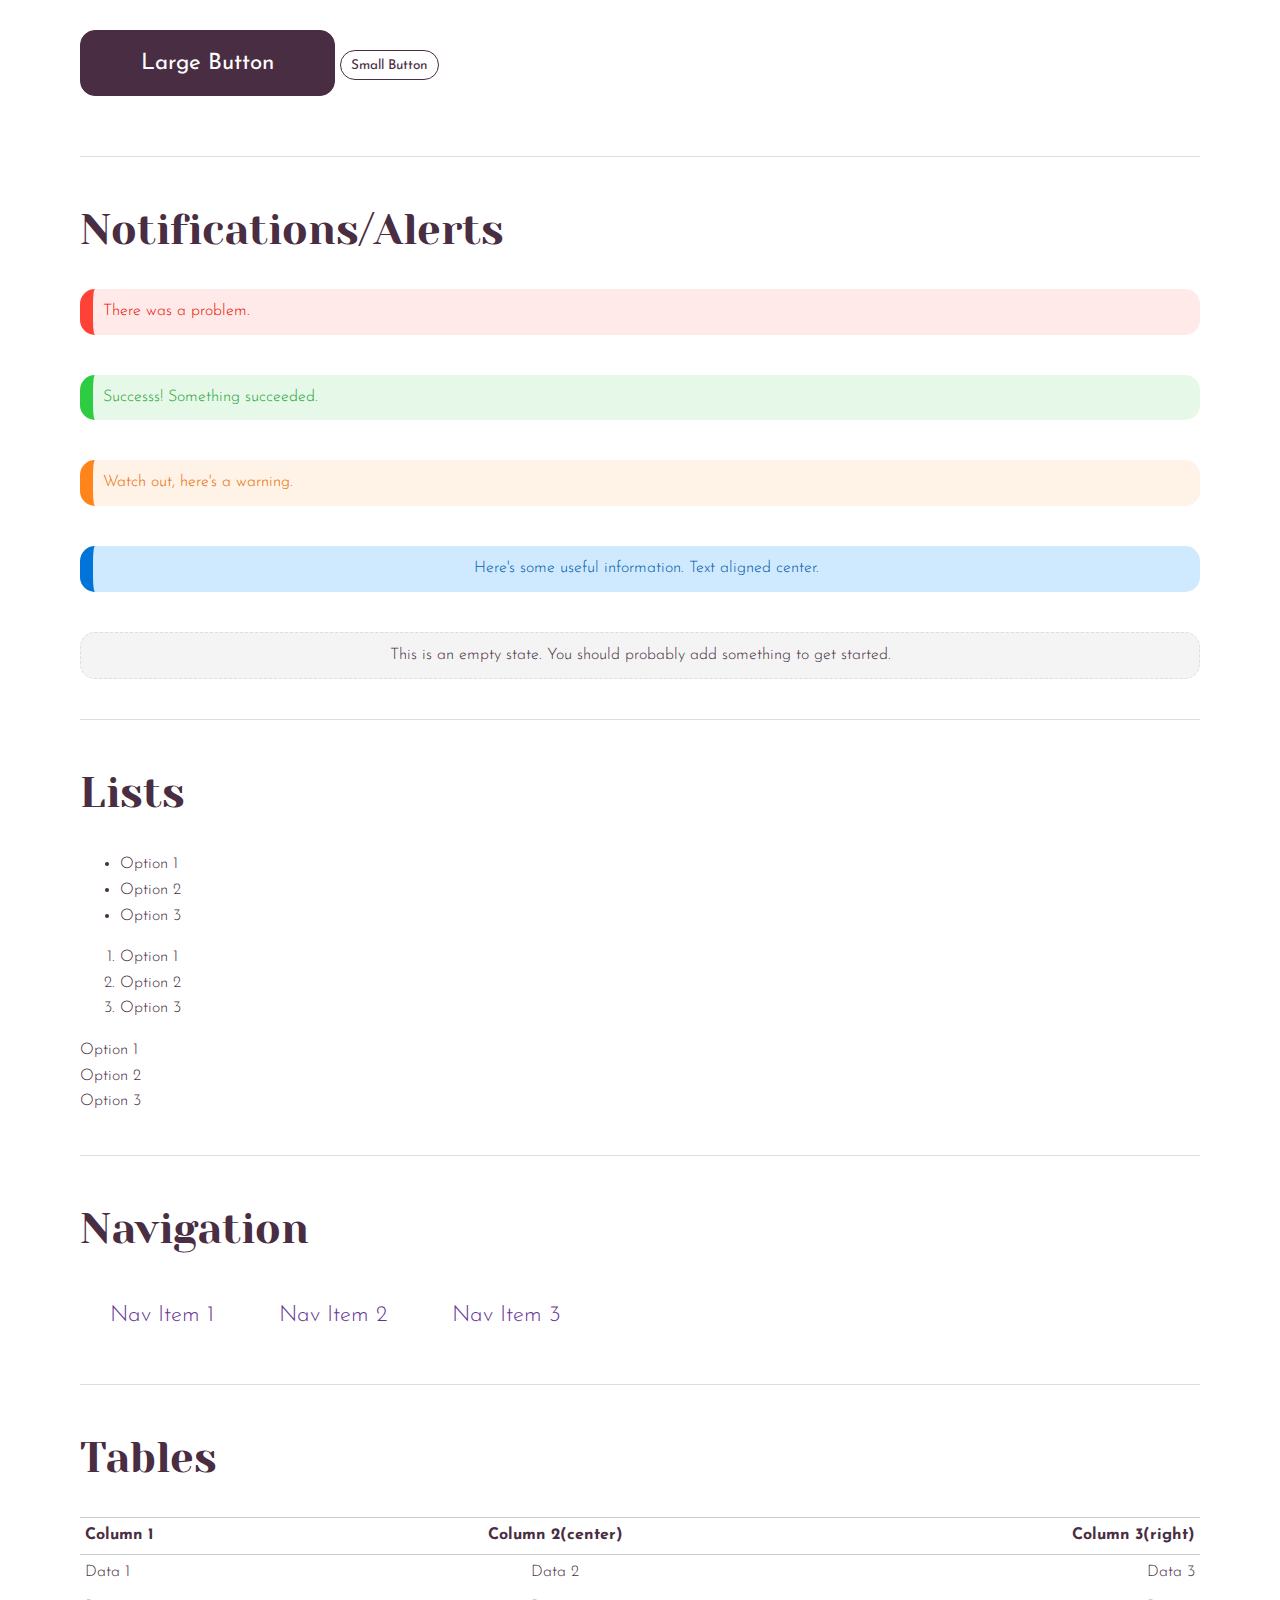
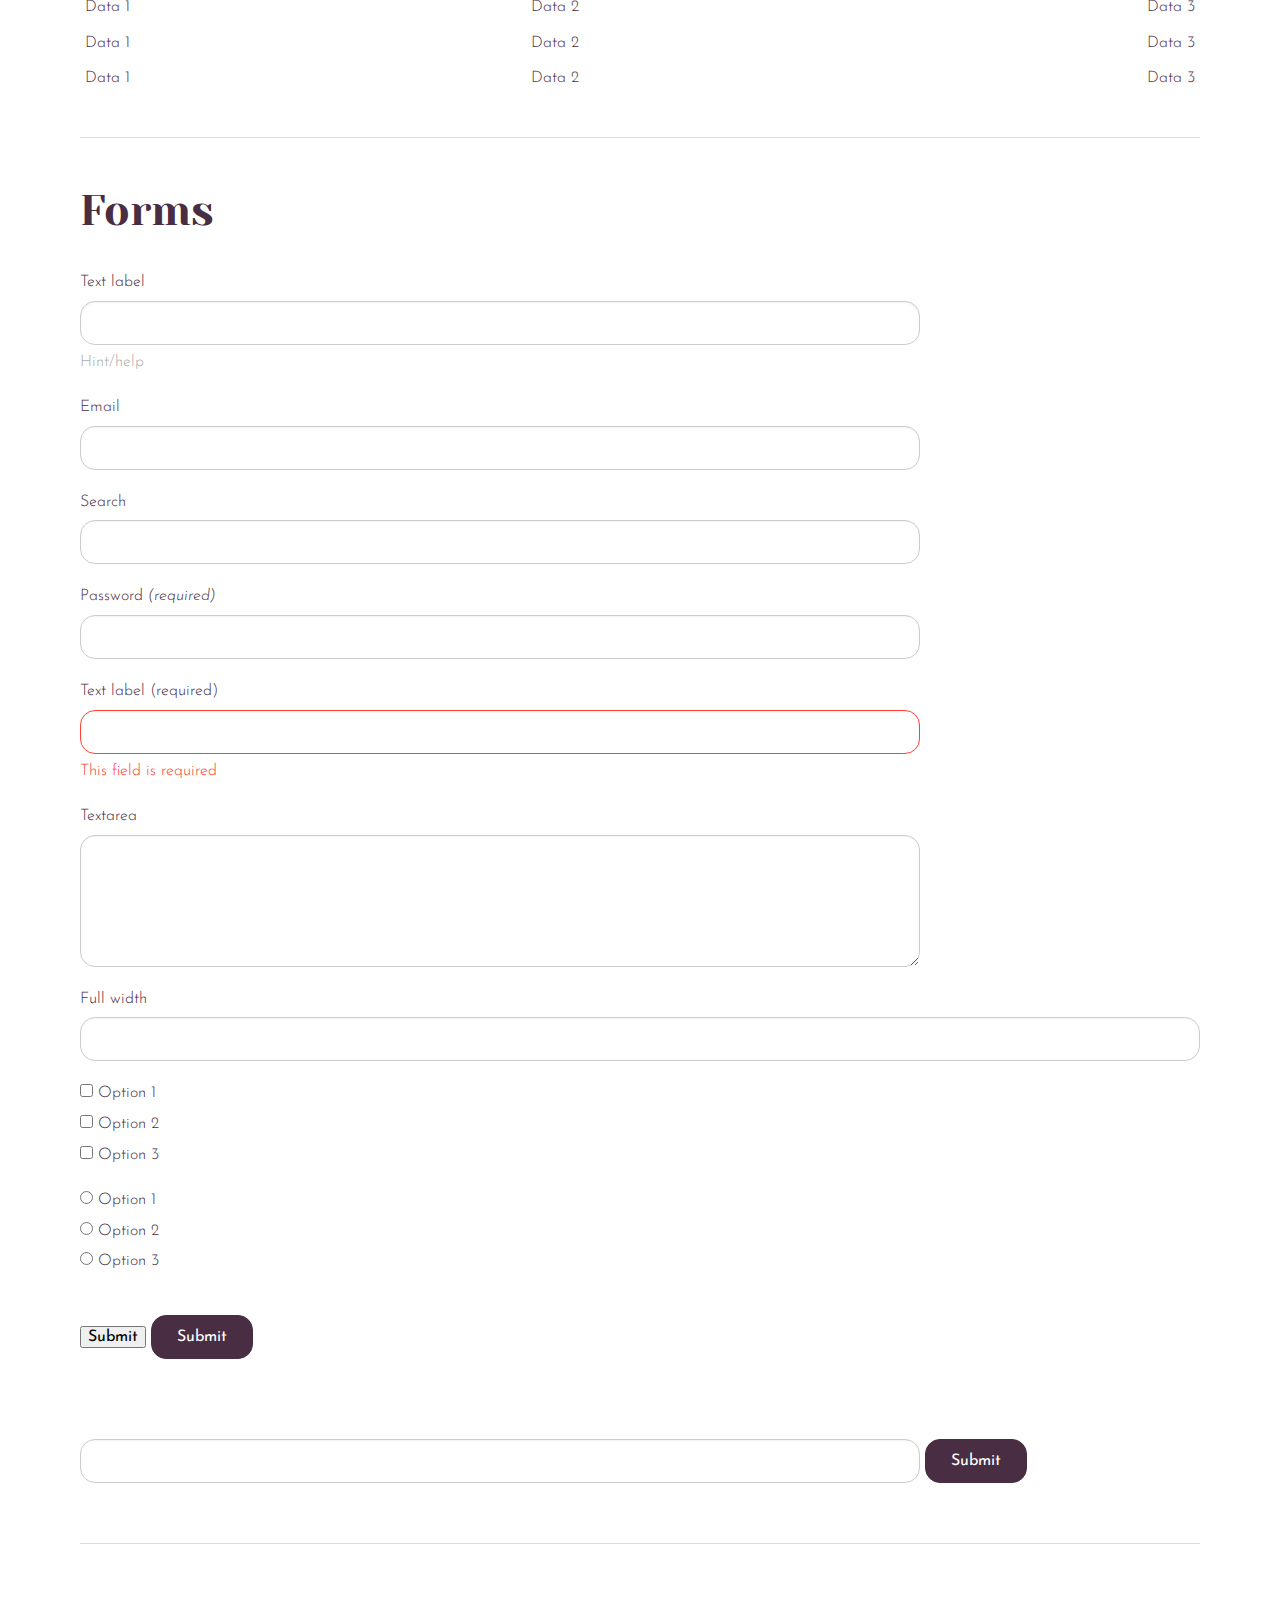
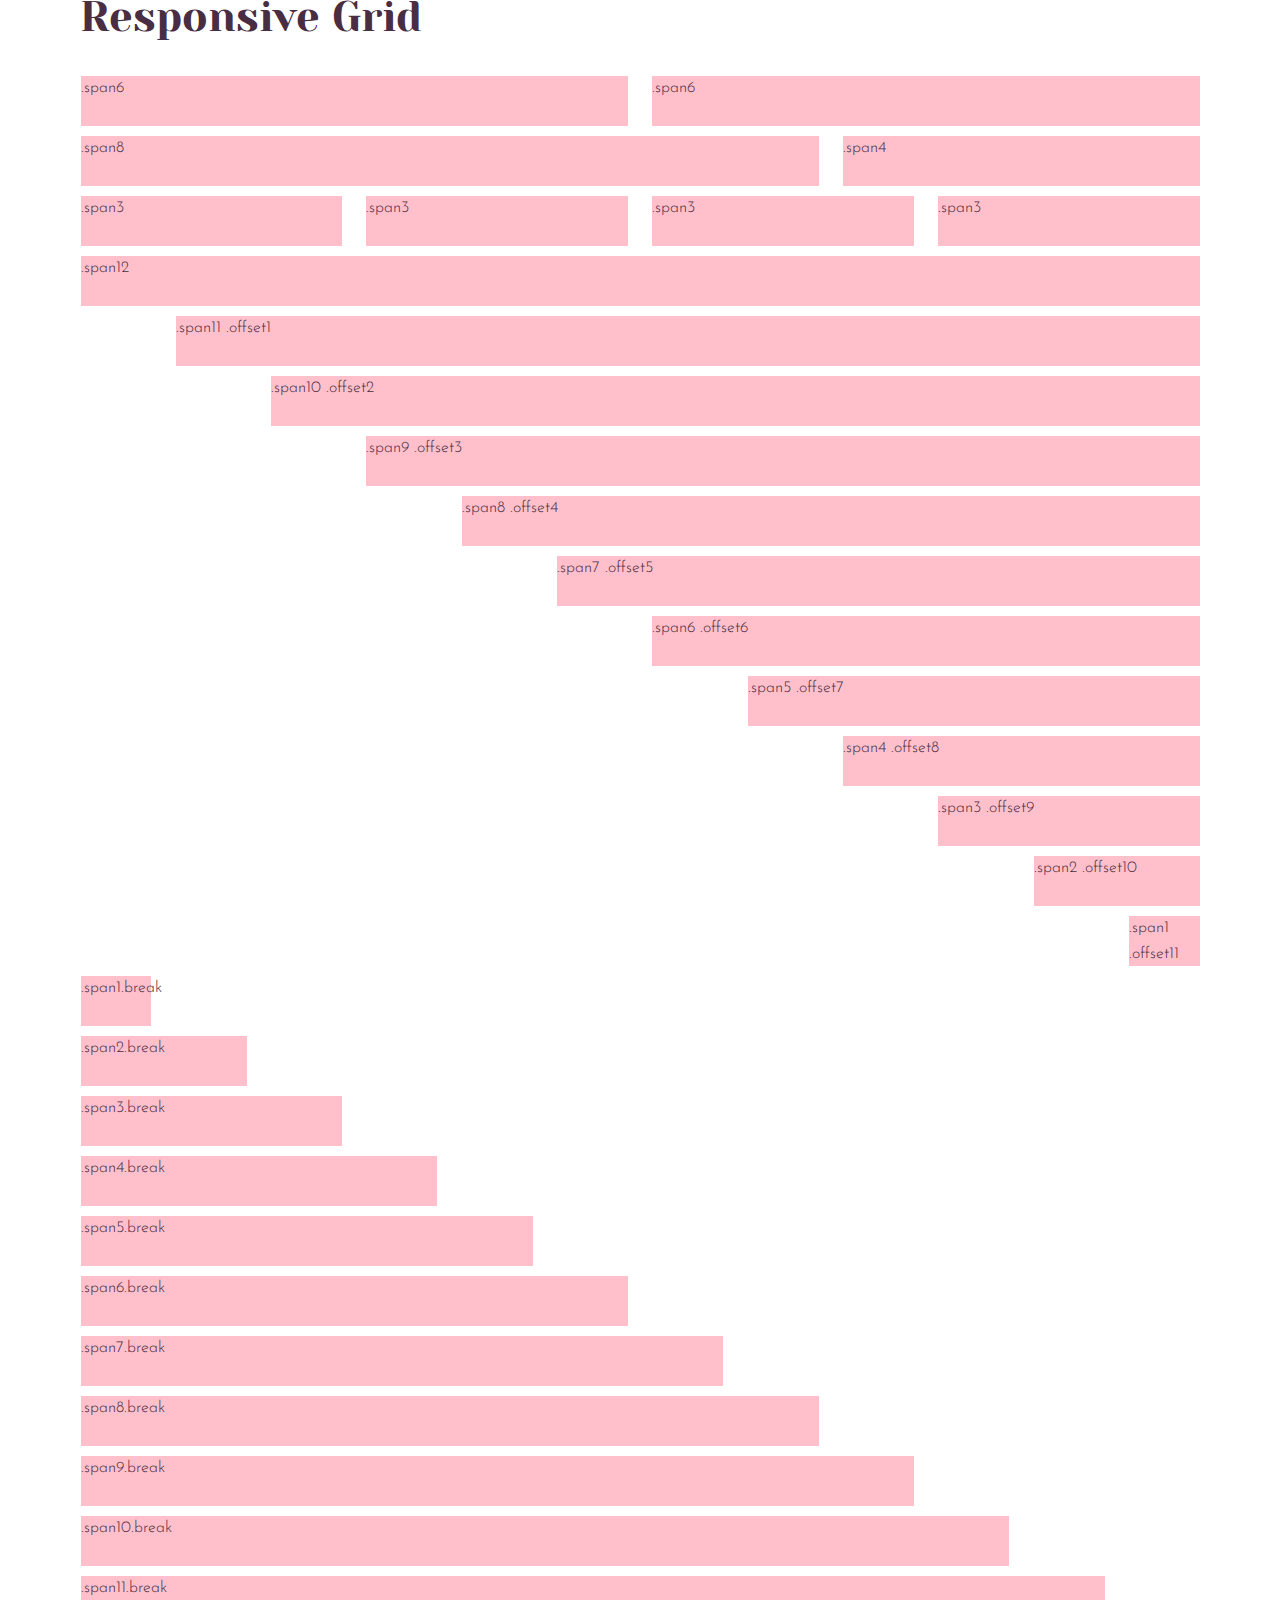
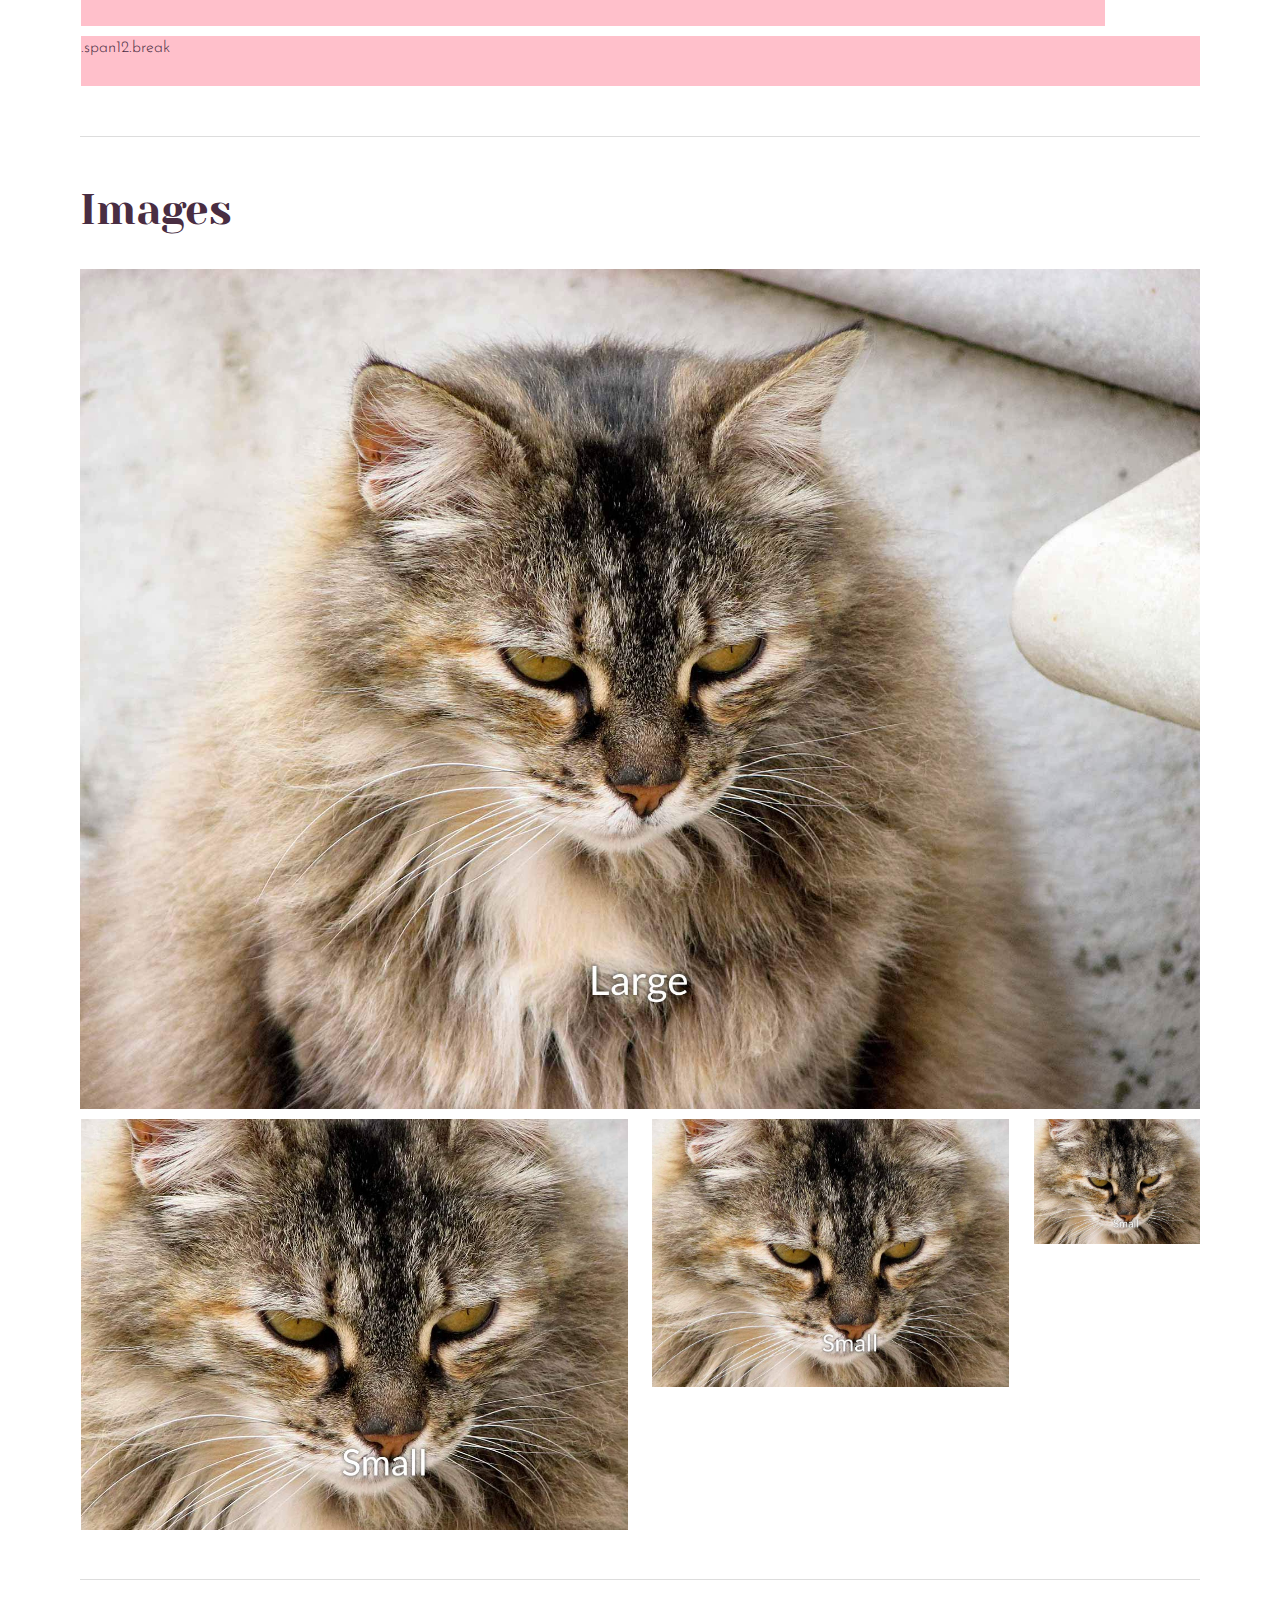
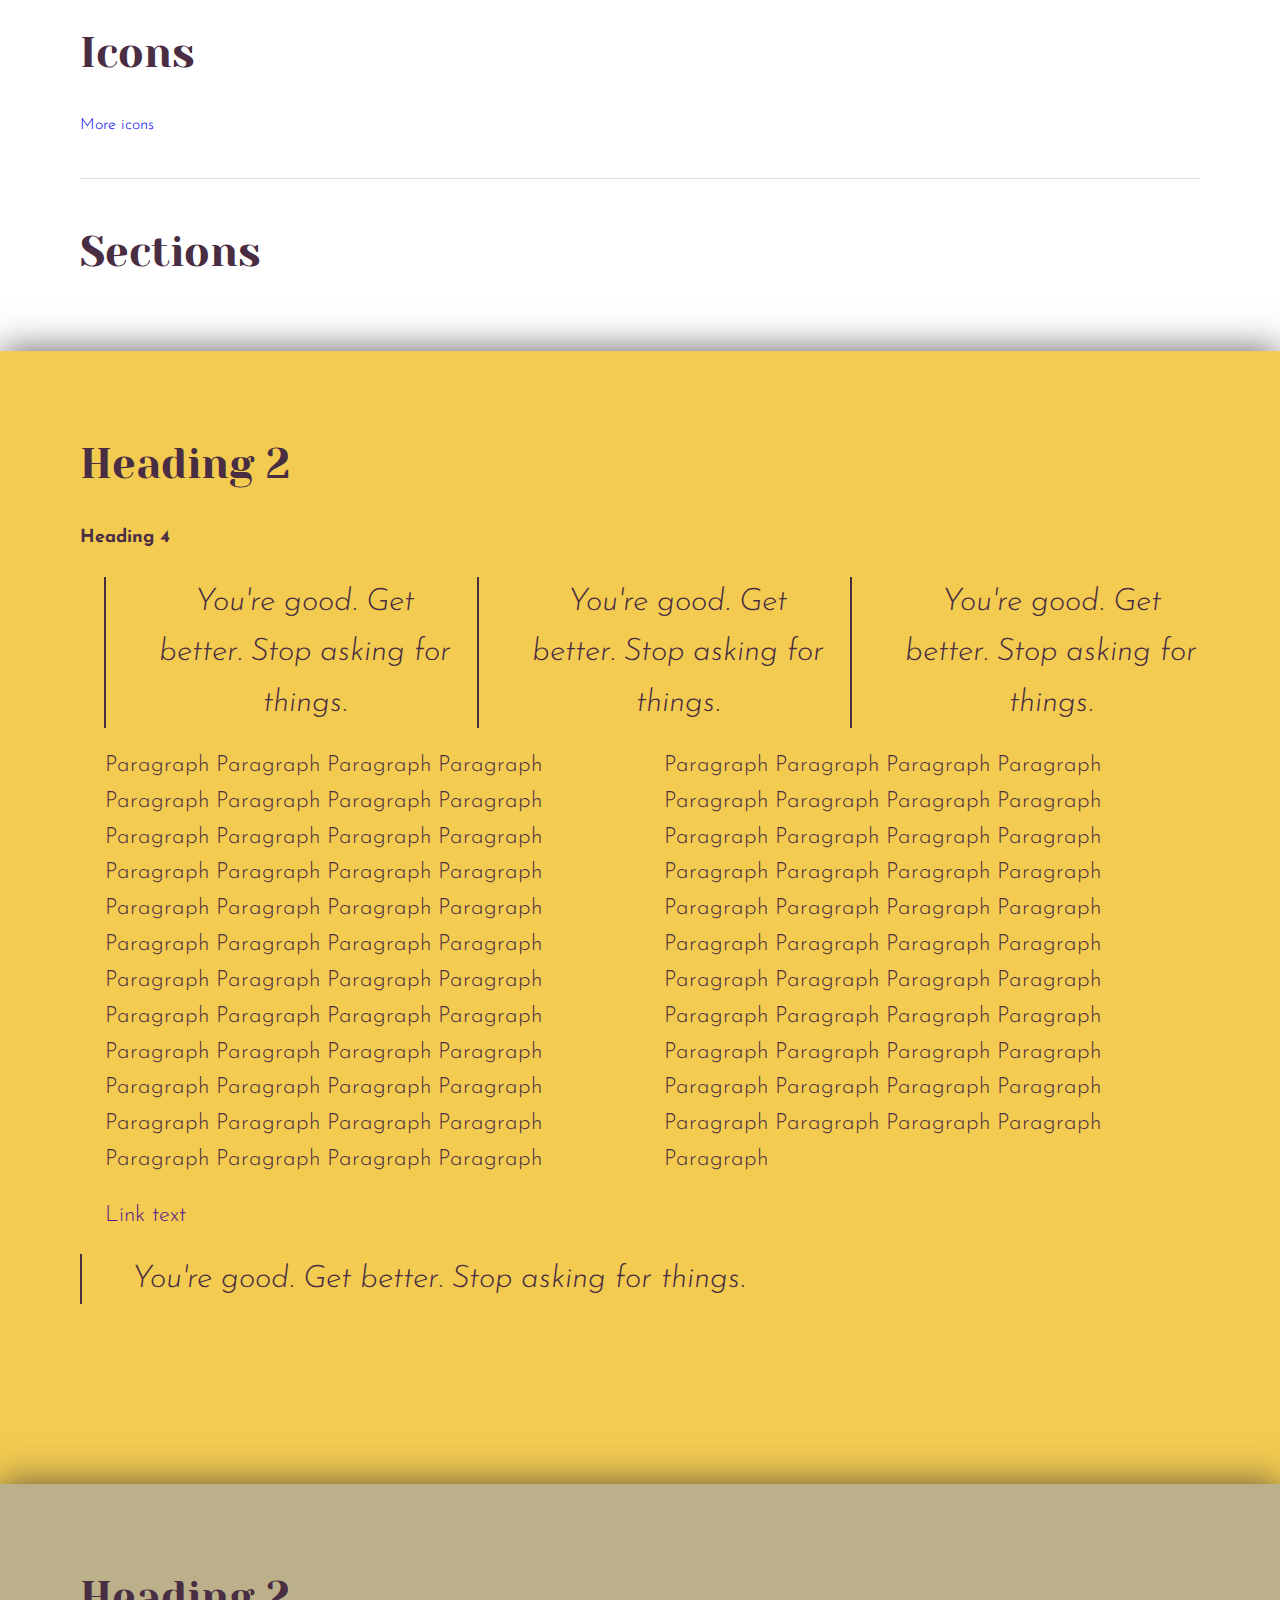
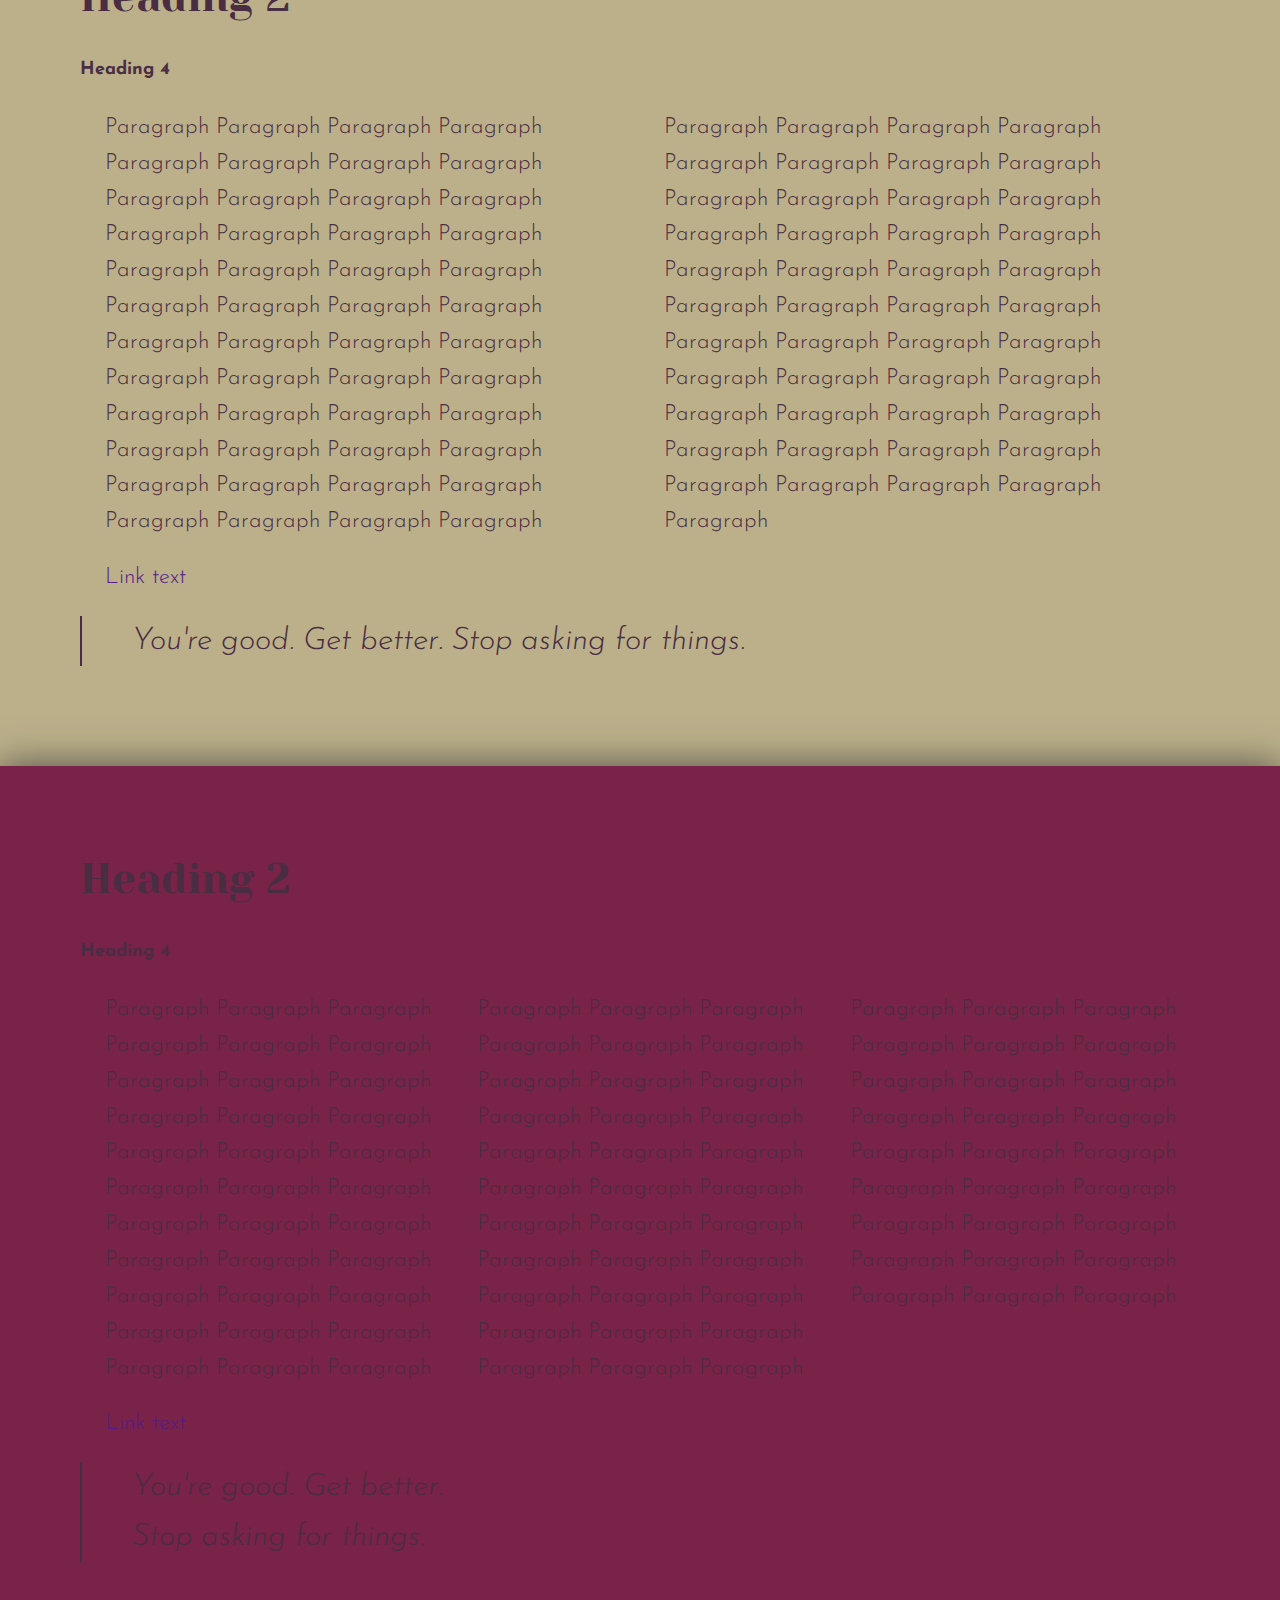
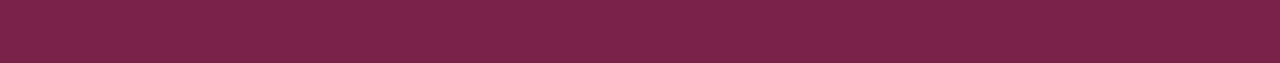
==== commit 09e56ec1: "nearly there" ====
--- a/example.html
+++ b/example.html
@@ -13,7 +13,8 @@
     <title>Motherplate - A bare bones responsive SCSS boilerplate for web designers</title>
     <meta name="description" content="">
     <meta name="viewport" content="width=device-width">
-    <link href='http://fonts.googleapis.com/css?family=Ubuntu:300,500italic|Oswald' rel='stylesheet' type='text/css'>
+    <link href='http://fonts.googleapis.com/css?family=Yeseva+One|Josefin+Sans:300' rel='stylesheet' type='text/css'>
+    <!--<link href='http://fonts.googleapis.com/css?family=Ubuntu:300,500italic|Oswald' rel='stylesheet' type='text/css'>-->
     <link rel="stylesheet" href="css/main.css">
 
     <!--[if lt IE 9]>
--- a/css/main.css
+++ b/css/main.css
@@ -1 +1 @@
-@import url(http://fonts.googleapis.com/css?family=Open+Sans:400,700|Lato:400,700);article,aside,details,figcaption,figure,footer,header,hgroup,main,nav,section,summary{display:block}audio,canvas,video{display:inline-block}audio:not([controls]){display:none;height:0}[hidden]{display:none}html{font-family:sans-serif;-ms-text-size-adjust:100%;-webkit-text-size-adjust:100%}body{margin:0}a:focus{outline:thin dotted}a:active,a:hover{outline:0}h1{font-size:2em;margin:0.67em 0}abbr[title]{border-bottom:1px dotted}b,strong{font-weight:bold}dfn{font-style:italic}hr{-moz-box-sizing:content-box;box-sizing:content-box;height:0}mark{background:#ff0;color:#000}code,kbd,pre,samp{font-family:monospace, serif;font-size:1em}pre{white-space:pre-wrap}q{quotes:"\201C" "\201D" "\2018" "\2019"}small{font-size:80%}sub,sup{font-size:75%;line-height:0;position:relative;vertical-align:baseline}sup{top:-0.5em}sub{bottom:-0.25em}img{border:0}svg:not(:root){overflow:hidden}figure{margin:0}fieldset{border:1px solid #c0c0c0;margin:0 2px;padding:0.35em 0.625em 0.75em}legend{border:0;padding:0}button,input,select,textarea{font-family:inherit;font-size:100%;margin:0}button,input{line-height:normal}button,select{text-transform:none}button,html input[type="button"],input[type="reset"],input[type="submit"]{-webkit-appearance:button;cursor:pointer}button[disabled],html input[disabled]{cursor:default}input[type="checkbox"],input[type="radio"]{box-sizing:border-box;padding:0}input[type="search"]{-webkit-appearance:textfield;-moz-box-sizing:content-box;-webkit-box-sizing:content-box;box-sizing:content-box}input[type="search"]::-webkit-search-cancel-button,input[type="search"]::-webkit-search-decoration{-webkit-appearance:none}button::-moz-focus-inner,input::-moz-focus-inner{border:0;padding:0}textarea{overflow:auto;vertical-align:top}table{border-collapse:collapse;border-spacing:0}.clearfix,.group{zoom:1}.clearfix:before,.clearfix:after,.group:before,.group:after{content:"\0020";display:block;height:0;overflow:hidden}.clearfix:after,.group:after{clear:both}.container{margin:0 auto;max-width:1200px;padding:10px 10px}.span1,.span2,.span3,.span4,.span5,.span6,.span7,.span8,.span9,.span10,.span11,.span12{display:block;margin-bottom:20px}@media screen and (min-width: 370px){.container{padding:40px 40px}.group{margin-left:-2.1277%}.span1,.span2,.span3,.span4,.span5,.span6,.span7,.span8,.span9,.span10,.span11,.span12{-moz-box-sizing:border-box;-webkit-box-sizing:border-box;box-sizing:border-box;float:left;margin-bottom:0;margin-left:2.1277%}.span1{width:6.20563%}.span1.break{float:none}.offset1{margin-left:10.46103%}.span2{width:14.53897%}.span2.break{float:none}.offset2{margin-left:18.79437%}.span3{width:22.8723%}.span3.break{float:none}.offset3{margin-left:27.1277%}.span4{width:31.20563%}.span4.break{float:none}.offset4{margin-left:35.46103%}.span5{width:39.53897%}.span5.break{float:none}.offset5{margin-left:43.79437%}.span6{width:47.8723%}.span6.break{float:none}.offset6{margin-left:52.1277%}.span7{width:56.20563%}.span7.break{float:none}.offset7{margin-left:60.46103%}.span8{width:64.53897%}.span8.break{float:none}.offset8{margin-left:68.79437%}.span9{width:72.8723%}.span9.break{float:none}.offset9{margin-left:77.1277%}.span10{width:81.20563%}.span10.break{float:none}.offset10{margin-left:85.46103%}.span11{width:89.53897%}.span11.break{float:none}.offset11{margin-left:93.79437%}.span12{width:97.8723%}.span12.break{float:none}.offset12{margin-left:102.1277%}}body{font-family:'Ubuntu', sans-serif;font-size:100%;font-style:normal;font-weight:400;line-height:1.6}blockquote{border-left:2px solid #fff;font-family:'Ubuntu', sans-serif;font-size:1.4em;font-style:italic;font-weight:medium;margin:0 0 20px;padding-left:25px}h1,h2,h3{font-family:"Roboto Slab",sans-serif}h4,h5{font-family:"Roboto Slab",sans-serif}h1{font-size:4.250em;font-style:normal;font-weight:normal;text-transform:uppercase;margin:0 0 25px}h2{font-size:2.625em;font-style:normal;font-weight:normal;margin:0 0 25px}h3{font-size:1.625em;font-style:normal;font-weight:normal;margin:25px}h4{font-size:1.125em;font-style:normal;font-weight:bold;margin:0 0 25px}h5{font-size:1em;font-style:normal;font-weight:normal;margin:0 0 25px}p{margin:20px 0 20px}pre{background:#222;color:#fff;display:block;font-family:Monaco, Menlo, Consolas, "Courier New", monospace;font-size:13px;line-height:20px;margin:0 0 20px;padding:10px;word-break:break-all;word-wrap:break-word}code{-moz-border-radius:5px;-webkit-border-radius:5px;border-radius:5px;background:#f5f5f5;border:1px solid rgba(0,0,0,0.1);font-family:Monaco, Menlo, Consolas, "Courier New", monospace;font-size:13px;line-height:20px;padding:2px 10px;word-break:break-all;word-wrap:break-word}a{text-decoration:none}a:hover,a:focus{opacity:0.5;text-decoration:none}logo1{font-family:'Oswald', sans-serif;font-size:2.625em;font-style:normal;font-weight:300;margin-left:25px;margin-top:25px;margin-bottom:25px;color:lightgrey}logo2{font-family:'Oswald', sans-serif;font-size:2.625em;font-style:normal;font-weight:normal;margin-right:25px;margin-top:25px;margin-bottom:25px;color:red}@media screen and (max-width: 760px){body{font-size:0.875em;line-height:1.2}h1,h2,h3,h4,h5{margin-bottom:10px}h1{font-size:2.5em}h2{font-size:1.125em}h3{font-size:1em}h4,h5,p,ul,ol{font-size:0.875em}logo1{font-family:'Oswald', sans-serif;font-size:1.125em;font-style:normal;font-weight:300;color:lightgrey}logo2{font-family:'Oswald', sans-serif;font-size:1.125em;font-style:normal;font-weight:normal;color:red}}@media screen and (max-width: 370px){body{font-size:0.875em}h1,h2,h3,h4,h5{margin-bottom:10px}h1{font-size:1.625em}h2{font-size:1.125em}h3{font-size:1em}h4,h5,p,ul,ol{font-size:0.875em}logo1{font-family:'Oswald', sans-serif;font-size:1.125em;font-style:normal;font-weight:300;color:lightgrey}logo2{font-family:'Oswald', sans-serif;font-size:1.125em;font-style:normal;font-weight:normal;color:red}}img,video,audio,iframe,object{max-width:100%}.btn{-moz-border-radius:0px;-webkit-border-radius:0px;border-radius:0px;background:transparent;border:1px solid #fff;color:#fff;display:inline-block;height:44px;outline:none;padding:0 25px;text-align:center;text-decoration:none;text-transform:capitalize}.btn:hover,.btn:focus{background:#fff;border-color:#fff;color:#fff;text-decoration:none}.btn:active{background:#e6e6e6;border-color:#e6e6e6}.btn-primary{background-color:#fff;border-color:#fff;color:#fff}.btn-primary:hover,.btn-primary:focus{background:#f2f2f2;border-color:#f2f2f2;color:#fff}.btn-primary:active{background:#e6e6e6;border-color:#e6e6e6;color:#fff}.btn-lg{font-size:1.4em;height:66px;padding:0 60px}.btn-sm{font-size:.85em;height:30.8px;padding:0 10px}.btn-link{-moz-box-shadow:none;-webkit-box-shadow:none;box-shadow:none;background:transparent;border:0;color:#fff;text-shadow:none;text-transform:none}.btn-link:hover,.btn-link:focus{background:transparent;color:#fff;text-decoration:underline}@media screen and (max-width: 370px){.btn{display:block;margin-bottom:10px;width:100%}}table{width:100%}table th,table td{padding:5px;text-align:left}table th{border-bottom:1px solid #ccc;border-top:1px solid #ccc}label{display:block;margin-bottom:5px}input[type=text],input[type=email],input[type=phone],input[type=password],input[type=number],input[type=search],textarea{-moz-box-shadow:inset 0 1px 2px rgba(0,0,0,0.05);-webkit-box-shadow:inset 0 1px 2px rgba(0,0,0,0.05);box-shadow:inset 0 1px 2px rgba(0,0,0,0.05);-moz-border-radius:0px;-webkit-border-radius:0px;border-radius:0px;border:1px solid #ccc;height:44px;outline:none;padding:5px 10px;width:75%}input[type=text]:focus,input[type=email]:focus,input[type=phone]:focus,input[type=password]:focus,input[type=number]:focus,input[type=search]:focus,textarea:focus{border-color:#fff}input[type=text].full-width,input[type=email].full-width,input[type=phone].full-width,input[type=password].full-width,input[type=number].full-width,input[type=search].full-width,textarea.full-width{width:100%}textarea{height:132px}form{margin-bottom:40px}form .field{margin-bottom:20px}form .hint{color:#aaa;margin-top:5px}form .is-required{font-style:italic}form .has-error .error-description{color:#ff4136;margin-top:5px}form .has-error input[type=text],form .has-error input[type=email],form .has-error input[type=phone],form .has-error input[type=password],form .has-error input[type=number],form .has-error input[type=search],form .has-error textarea{border-color:#ff4136}.alert{zoom:1;-moz-border-radius:0px;-webkit-border-radius:0px;border-radius:0px;border-left:13px solid;margin-bottom:40px;padding:10px}.alert:before,.alert:after{content:"\0020";display:block;height:0;overflow:hidden}.alert:after{clear:both}.alert.alert-danger{background:#ffeae9;border-color:#ff4136;color:#e90d00}.alert.alert-success{background:#e6f9e8;border-color:#2ecc40;color:#25a233}.alert.alert-warning{background:#fff2e7;border-color:#ff851b;color:#e76b00}.alert.alert-info{background:#cfe9ff;border-color:#0074d9;color:#0059a6}.alert.alert-empty{background:#f4f4f4;border:1px dashed #ddd;text-align:center}.alert p:last-child{margin-bottom:0}nav a{display:inline-block;padding:10px 30px}.logo{width:100%;background-color:#dce3ff;position:fixed;text-align:right;top:0px;float:right}*{-moz-box-sizing:border-box !important;-webkit-box-sizing:border-box !important;box-sizing:border-box !important}.text-center{text-align:center}.text-right{text-align:right}.text-left{text-align:left}.clear{clear:both}.right{float:right}.left{float:left}.list-unstyled{list-style:none;margin-left:0;padding-left:0}.valign{vertical-align:middle}hr{border:0;border-bottom:1px solid #ddd;margin:40px 0}.subtle{color:#aaa}.relative{position:relative}.primary{background-color:#fff}.primary p{font-family:Georgia, Times, "Times New Roman", serif;font-size:1.4em;font-weight:400;margin:0 0 20px;padding-left:25px;-moz-columns:20em 3;-webkit-columns:20em 3;columns:20em 3}.secondary{background-color:#ddd}.secondary p{font-family:Georgia, Times, "Times New Roman", serif;font-size:1.4em;font-style:italic;font-weight:400;margin:0 0 20px;padding-left:25px;-moz-columns:20em 3;-webkit-columns:20em 3;columns:20em 3}.tertiary{background-color:#ff4136}.tertiary p{font-family:Georgia, Times, "Times New Roman", serif;font-size:1.4em;font-style:italic;font-weight:400;margin:0 0 20px;padding-left:25px;-moz-columns:1em 3;-webkit-columns:1em 3;columns:1em 3}.svg-icon{width:40px;height:40px;display:inline-block}.svg-icon.dribbble{background-image:url([data-uri])}.svg-icon.email{background-image:url([data-uri])}.svg-icon.facebook{background-image:url([data-uri])}.svg-icon.flickr{background-image:url([data-uri])}.svg-icon.github{background-image:url([data-uri])}.svg-icon.instagram{background-image:url([data-uri])}.svg-icon.linkedin{background-image:url([data-uri])}.svg-icon.pinterest{background-image:url([data-uri])}.svg-icon.rss{background-image:url([data-uri])}.svg-icon.stackoverflow{background-image:url([data-uri])}.svg-icon.twitter{background-image:url([data-uri])}.svg-icon.youtube{background-image:url([data-uri])}.svg-icon.googleplus{background-image:url([data-uri])}@media screen and (max-width: 370px){body{overflow-x:hidden}}@media print{header,nav,footer{display:none}img{max-width:500px}body{font:14pt Georgia, "Times New Roman", Times, serif;line-height:1.3}}
+@import url(http://fonts.googleapis.com/css?family=Open+Sans:400,700|Lato:400,700);article,aside,details,figcaption,figure,footer,header,hgroup,main,nav,section,summary{display:block}audio,canvas,video{display:inline-block}audio:not([controls]){display:none;height:0}[hidden]{display:none}html{font-family:sans-serif;-ms-text-size-adjust:100%;-webkit-text-size-adjust:100%}body{margin:0}a:focus{outline:thin dotted}a:active,a:hover{outline:0}h1{font-size:2em;margin:0.67em 0}abbr[title]{border-bottom:1px dotted}b,strong{font-weight:bold}dfn{font-style:italic}hr{-moz-box-sizing:content-box;box-sizing:content-box;height:0}mark{background:#ff0;color:#000}code,kbd,pre,samp{font-family:monospace, serif;font-size:1em}pre{white-space:pre-wrap}q{quotes:"\201C" "\201D" "\2018" "\2019"}small{font-size:80%}sub,sup{font-size:75%;line-height:0;position:relative;vertical-align:baseline}sup{top:-0.5em}sub{bottom:-0.25em}img{border:0}svg:not(:root){overflow:hidden}figure{margin:0}fieldset{border:1px solid #c0c0c0;margin:0 2px;padding:0.35em 0.625em 0.75em}legend{border:0;padding:0}button,input,select,textarea{font-family:inherit;font-size:100%;margin:0}button,input{line-height:normal}button,select{text-transform:none}button,html input[type="button"],input[type="reset"],input[type="submit"]{-webkit-appearance:button;cursor:pointer}button[disabled],html input[disabled]{cursor:default}input[type="checkbox"],input[type="radio"]{box-sizing:border-box;padding:0}input[type="search"]{-webkit-appearance:textfield;-moz-box-sizing:content-box;-webkit-box-sizing:content-box;box-sizing:content-box}input[type="search"]::-webkit-search-cancel-button,input[type="search"]::-webkit-search-decoration{-webkit-appearance:none}button::-moz-focus-inner,input::-moz-focus-inner{border:0;padding:0}textarea{overflow:auto;vertical-align:top}table{border-collapse:collapse;border-spacing:0}.clearfix,.group{zoom:1}.clearfix:before,.clearfix:after,.group:before,.group:after{content:"\0020";display:block;height:0;overflow:hidden}.clearfix:after,.group:after{clear:both}.container{margin:0 auto;max-width:1200px;padding:10px 10px}.span1,.span2,.span3,.span4,.span5,.span6,.span7,.span8,.span9,.span10,.span11,.span12{display:block;margin-bottom:20px}@media screen and (min-width: 760px){.container{padding:40px 40px}.group{margin-left:-2.1277%}.span1,.span2,.span3,.span4,.span5,.span6,.span7,.span8,.span9,.span10,.span11,.span12{-moz-box-sizing:border-box;-webkit-box-sizing:border-box;box-sizing:border-box;float:left;margin-bottom:0;margin-left:2.1277%}.span1{width:6.20563%}.span1.break{float:none}.offset1{margin-left:10.46103%}.span2{width:14.53897%}.span2.break{float:none}.offset2{margin-left:18.79437%}.span3{width:22.8723%}.span3.break{float:none}.offset3{margin-left:27.1277%}.span4{width:31.20563%}.span4.break{float:none}.offset4{margin-left:35.46103%}.span5{width:39.53897%}.span5.break{float:none}.offset5{margin-left:43.79437%}.span6{width:47.8723%}.span6.break{float:none}.offset6{margin-left:52.1277%}.span7{width:56.20563%}.span7.break{float:none}.offset7{margin-left:60.46103%}.span8{width:64.53897%}.span8.break{float:none}.offset8{margin-left:68.79437%}.span9{width:72.8723%}.span9.break{float:none}.offset9{margin-left:77.1277%}.span10{width:81.20563%}.span10.break{float:none}.offset10{margin-left:85.46103%}.span11{width:89.53897%}.span11.break{float:none}.offset11{margin-left:93.79437%}.span12{width:97.8723%}.span12.break{float:none}.offset12{margin-left:102.1277%}}body{color:#492d42;font-family:"Josefin Sans",sans-serif;font-size:100%;font-style:normal;font-weight:300;line-height:1.6}blockquote{border-left:2px solid #492d42;font-size:1.4em;font-style:italic;font-weight:medium;margin:0 0 20px;padding-left:25px}h1,h2,h3{font-family:"Yeseva One",cursive}h4,h5{font-family:"Josefin Sans",sans-serif}h1{font-size:4.250em;font-style:normal;font-weight:normal;text-transform:uppercase;margin:0 0 25px}h2{font-size:2.625em;font-style:normal;font-weight:normal;margin:0 0 25px}h3{font-size:1.625em;font-style:normal;font-weight:normal;margin:0 0 25px}h4{font-size:1.125em;font-style:normal;font-weight:bold;margin:0 0 25px}h5{font-size:1em;font-style:normal;font-weight:normal;margin:0 0 25px}p{font-family:"Josefin Sans",sans-serif;margin:20px 0 20px}pre{background:#222;color:#fff;display:block;font-family:Monaco, Menlo, Consolas, "Courier New", monospace;font-size:13px;line-height:20px;margin:0 0 20px;padding:10px;word-break:break-all;word-wrap:break-word}code{-moz-border-radius:5px;-webkit-border-radius:5px;border-radius:5px;background:#f5f5f5;border:1px solid rgba(0,0,0,0.1);font-family:Monaco, Menlo, Consolas, "Courier New", monospace;font-size:13px;line-height:20px;padding:2px 10px;word-break:break-all;word-wrap:break-word}a{text-decoration:none}a:hover,a:focus{opacity:0.5;text-decoration:none}logo1{color:#BBB08A}logo2{font-style:bold;font-weight:700;text-transform:uppercase;color:red}@media screen and (max-width: 760px){body{font-size:0.875em;line-height:1.2}h1,h2,h3,h4,h5{margin-bottom:10px}h1{font-size:2.5em}h2{font-size:1.125em}h3{font-size:1em}h4,h5,p,ul,ol{font-size:0.875em}}@media screen and (max-width: 370px){body{font-size:0.875em}h1,h2,h3,h4,h5{margin-bottom:10px}h1{font-size:1.625em}h2{font-size:1.125em}h3{font-size:1em}h4,h5,p,ul,ol{font-size:0.875em}}img,video,audio,iframe,object{max-width:100%}.btn{margin:20px 0 20px;-moz-border-radius:15px;-webkit-border-radius:15px;border-radius:15px;background:transparent;border:1px solid #492d42;color:#492d42;display:inline-block;height:44px;outline:none;padding:0 25px;text-align:center;text-decoration:none;text-transform:capitalize}.btn:hover,.btn:focus{background:#492d42;border-color:#492d42;color:#fff;text-decoration:none}.btn:active{background:#291a25;border-color:#291a25}.btn-primary{background-color:#492d42;border-color:#492d42;color:#fff}.btn-primary:hover,.btn-primary:focus{background:#392334;border-color:#392334;color:#fff}.btn-primary:active{background:#291a25;border-color:#291a25;color:#fff}.btn-lg{font-size:1.4em;height:66px;padding:0 60px}.btn-sm{font-size:.85em;height:30.8px;padding:0 10px}.btn-link{-moz-box-shadow:none;-webkit-box-shadow:none;box-shadow:none;background:transparent;border:0;color:#492d42;text-shadow:none;text-transform:none}.btn-link:hover,.btn-link:focus{background:transparent;color:#492d42;text-decoration:underline}@media screen and (max-width: 370px){.btn{display:block;margin-bottom:10px;width:100%}}table{width:100%}table th,table td{padding:5px;text-align:left}table th{border-bottom:1px solid #ccc;border-top:1px solid #ccc}label{display:block;margin-bottom:5px}input[type=text],input[type=email],input[type=phone],input[type=password],input[type=number],input[type=search],textarea{-moz-box-shadow:inset 0 1px 2px rgba(0,0,0,0.05);-webkit-box-shadow:inset 0 1px 2px rgba(0,0,0,0.05);box-shadow:inset 0 1px 2px rgba(0,0,0,0.05);-moz-border-radius:15px;-webkit-border-radius:15px;border-radius:15px;border:1px solid #ccc;height:44px;outline:none;padding:5px 10px;width:75%}input[type=text]:focus,input[type=email]:focus,input[type=phone]:focus,input[type=password]:focus,input[type=number]:focus,input[type=search]:focus,textarea:focus{border-color:#492d42}input[type=text].full-width,input[type=email].full-width,input[type=phone].full-width,input[type=password].full-width,input[type=number].full-width,input[type=search].full-width,textarea.full-width{width:100%}textarea{height:132px}form{margin-bottom:40px}form .field{margin-bottom:20px}form .hint{color:#aaa;margin-top:5px}form .is-required{font-style:italic}form .has-error .error-description{color:#ff4136;margin-top:5px}form .has-error input[type=text],form .has-error input[type=email],form .has-error input[type=phone],form .has-error input[type=password],form .has-error input[type=number],form .has-error input[type=search],form .has-error textarea{border-color:#ff4136}.alert{zoom:1;-moz-border-radius:15px;-webkit-border-radius:15px;border-radius:15px;border-left:13px solid;margin-bottom:40px;padding:10px}.alert:before,.alert:after{content:"\0020";display:block;height:0;overflow:hidden}.alert:after{clear:both}.alert.alert-danger{background:#ffeae9;border-color:#ff4136;color:#e90d00}.alert.alert-success{background:#e6f9e8;border-color:#2ecc40;color:#25a233}.alert.alert-warning{background:#fff2e7;border-color:#ff851b;color:#e76b00}.alert.alert-info{background:#cfe9ff;border-color:#0074d9;color:#0059a6}.alert.alert-empty{background:#f4f4f4;border:1px dashed #ddd;text-align:center}.alert p:first-child{margin-top:0}.alert p:last-child{margin-bottom:0}nav{background-color:#fff;opacity:0.9;width:100%;top:0px}nav a{font-size:1.4em;display:inline-block;padding:10px 30px}footer a{display:inline-block;padding:10px 30px}@media screen and (max-width: 760px){nav a{padding:10px 20px}}@media screen and (max-width: 370px){nav a{padding:10px 10px}}*{-moz-box-sizing:border-box !important;-webkit-box-sizing:border-box !important;box-sizing:border-box !important}.text-center{text-align:center}.text-justify{text-align:justify}.text-right{text-align:right}.text-left{text-align:left}.clear{clear:both}.right{float:right}.left{float:left}.list-unstyled{list-style:none;margin-left:0;padding-left:0}.valign{vertical-align:middle}hr{border:0;border-bottom:1px solid #ddd;margin:40px 0}.subtle{color:#aaa}.relative{position:relative}section{display:block;padding:40px;-moz-box-shadow:0px 0px 35px 0px rgba(53,53,53,0.8);-webkit-box-shadow:0px 0px 35px 0px rgba(53,53,53,0.8);box-shadow:0px 0px 35px 0px rgba(53,53,53,0.8)}.primary{background-color:#f3CB51}.primary p{font-size:1.4em;margin:0 0 20px;padding-left:25px;-moz-columns:20em 3;-webkit-columns:20em 3;columns:20em 3}.secondary{background-color:#BBB08A}.secondary p{font-size:1.4em;margin:0 0 20px;padding-left:25px;-moz-columns:20em 3;-webkit-columns:20em 3;columns:20em 3}.tertiary{background-color:#782347}.tertiary p{font-size:1.4em;margin:0 0 20px;padding-left:25px;-moz-columns:1em 3;-webkit-columns:1em 3;columns:1em 3}.svg-icon{width:40px;height:40px;display:inline-block}.svg-icon.dribbble{background-image:url([data-uri])}.svg-icon.email{background-image:url([data-uri])}.svg-icon.facebook{background-image:url([data-uri])}.svg-icon.flickr{background-image:url([data-uri])}.svg-icon.github{background-image:url([data-uri])}.svg-icon.instagram{background-image:url([data-uri])}.svg-icon.linkedin{background-image:url([data-uri])}.svg-icon.pinterest{background-image:url([data-uri])}.svg-icon.rss{background-image:url([data-uri])}.svg-icon.stackoverflow{background-image:url([data-uri])}.svg-icon.twitter{background-image:url([data-uri])}.svg-icon.youtube{background-image:url([data-uri])}.svg-icon.googleplus{background-image:url([data-uri])}@media screen and (max-width: 370px){body{overflow-x:hidden}}@media print{header,nav,footer{display:none}img{max-width:500px}body{font:14pt Georgia, "Times New Roman", Times, serif;line-height:1.3}}
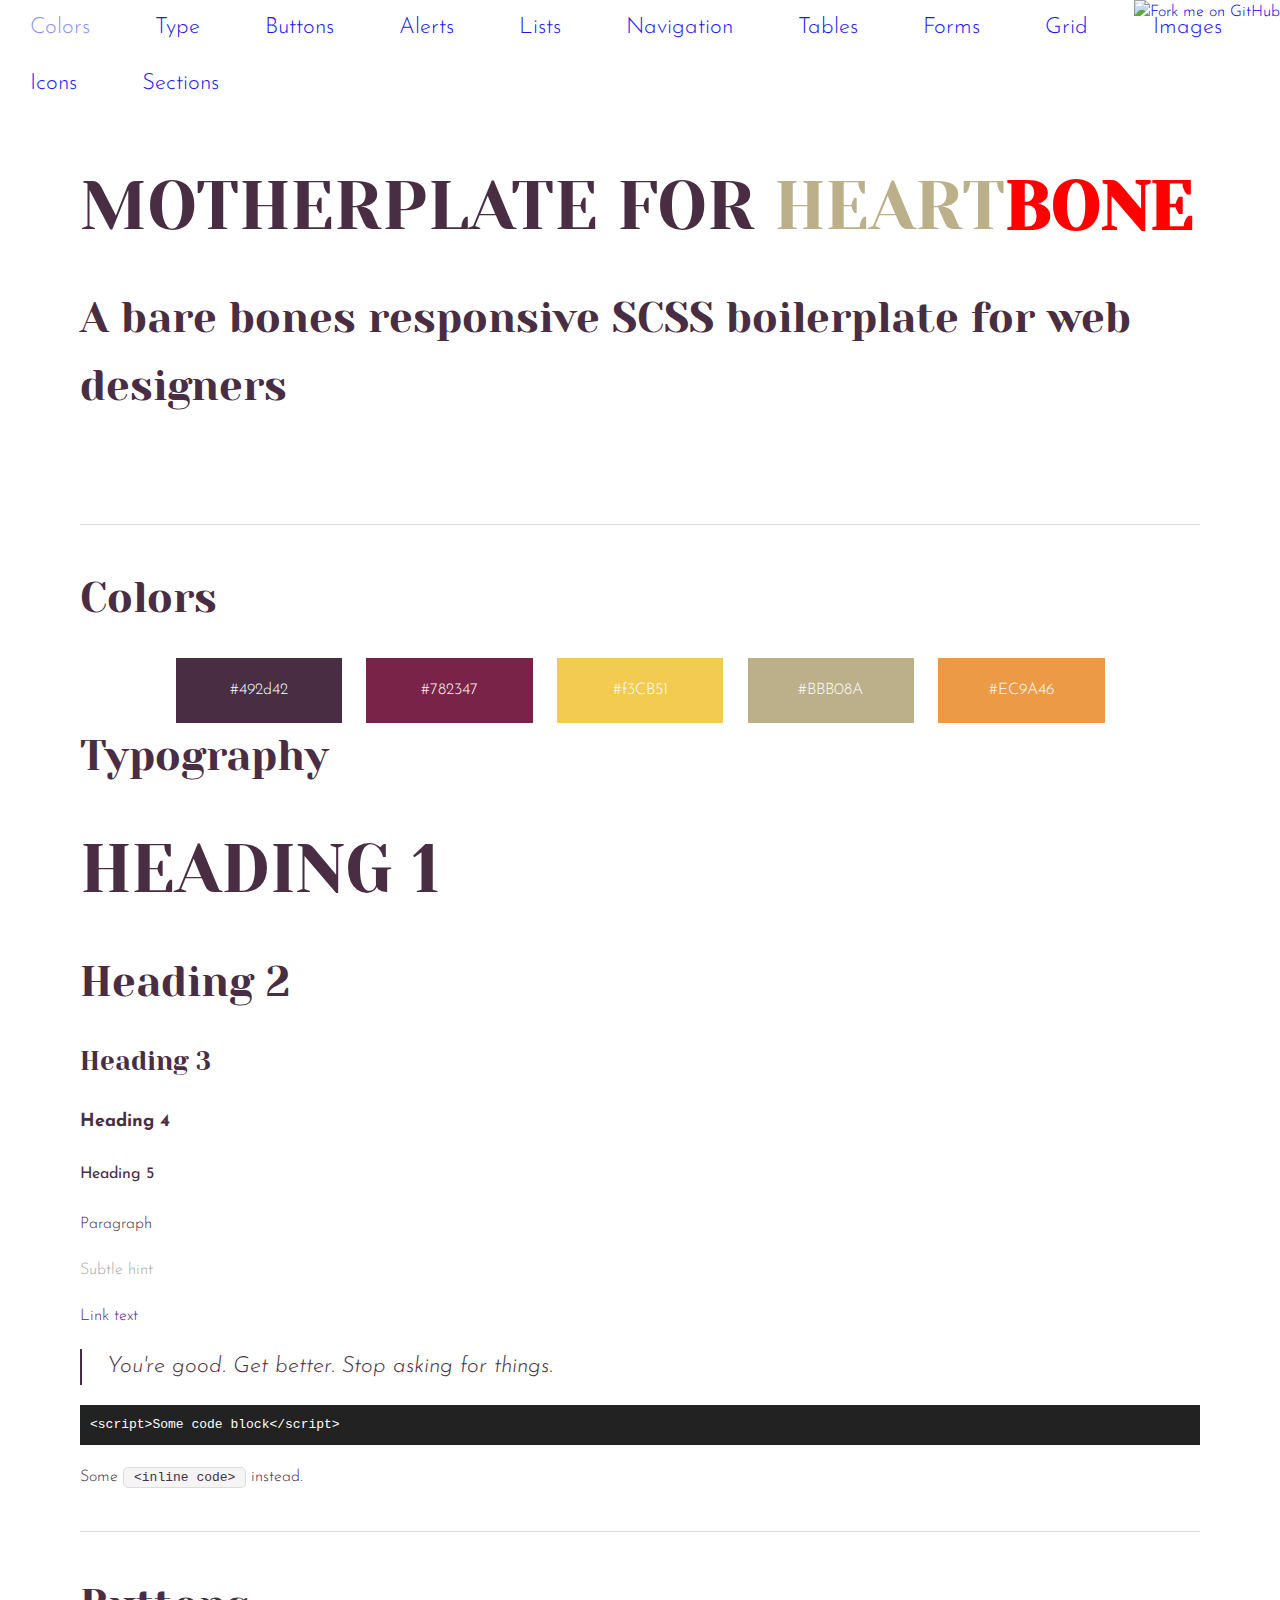
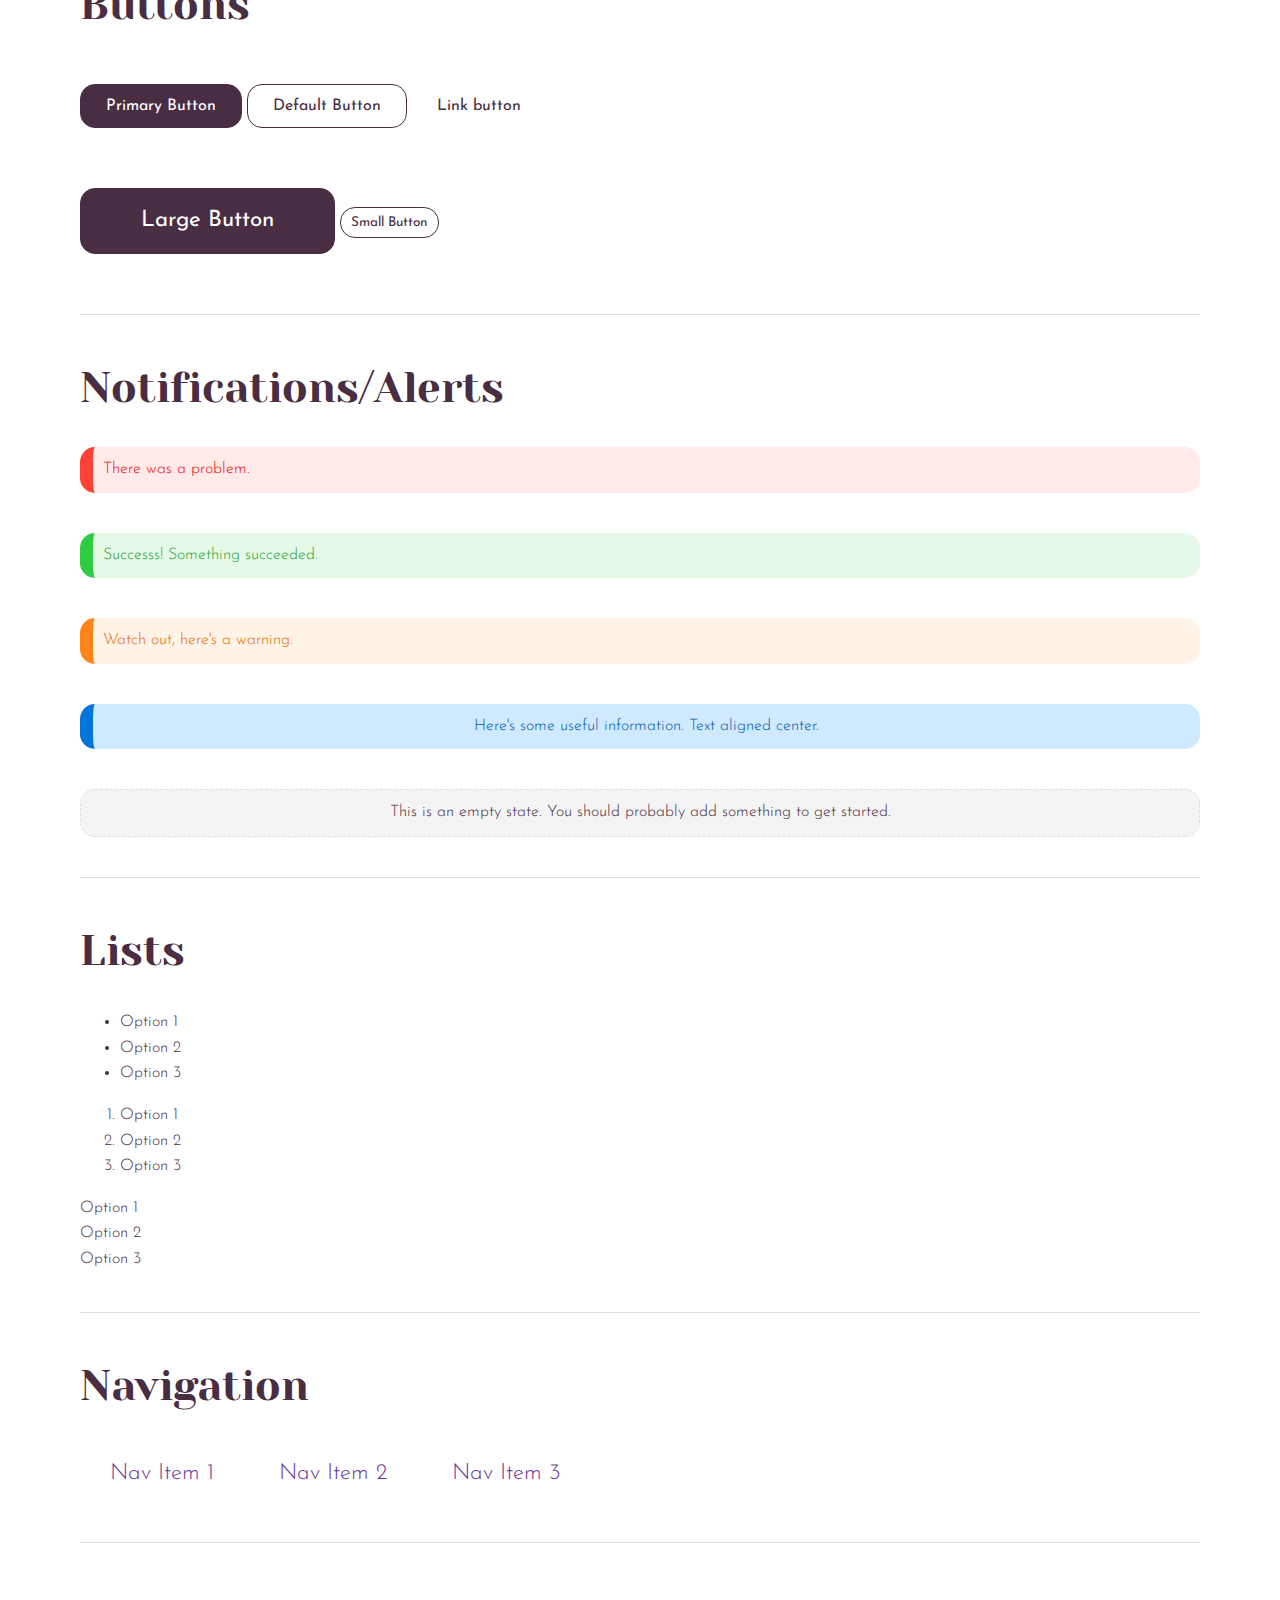
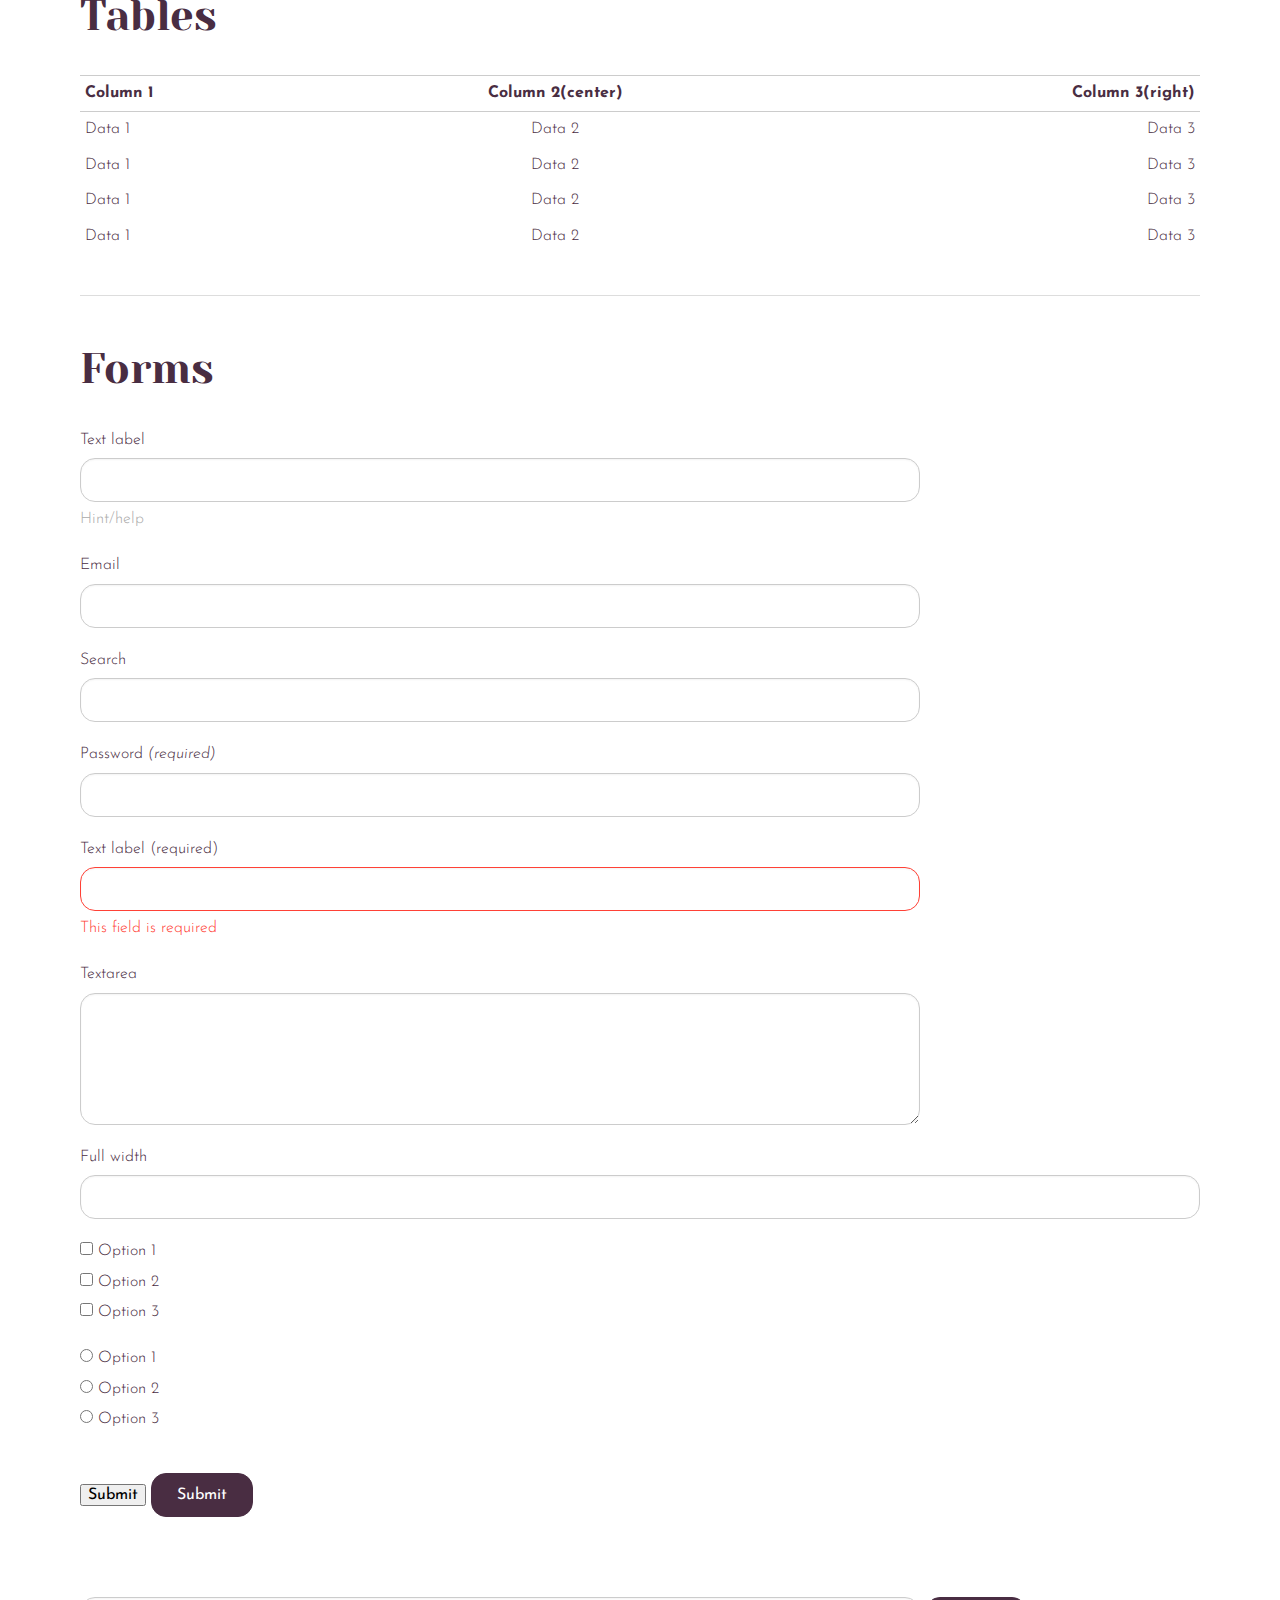
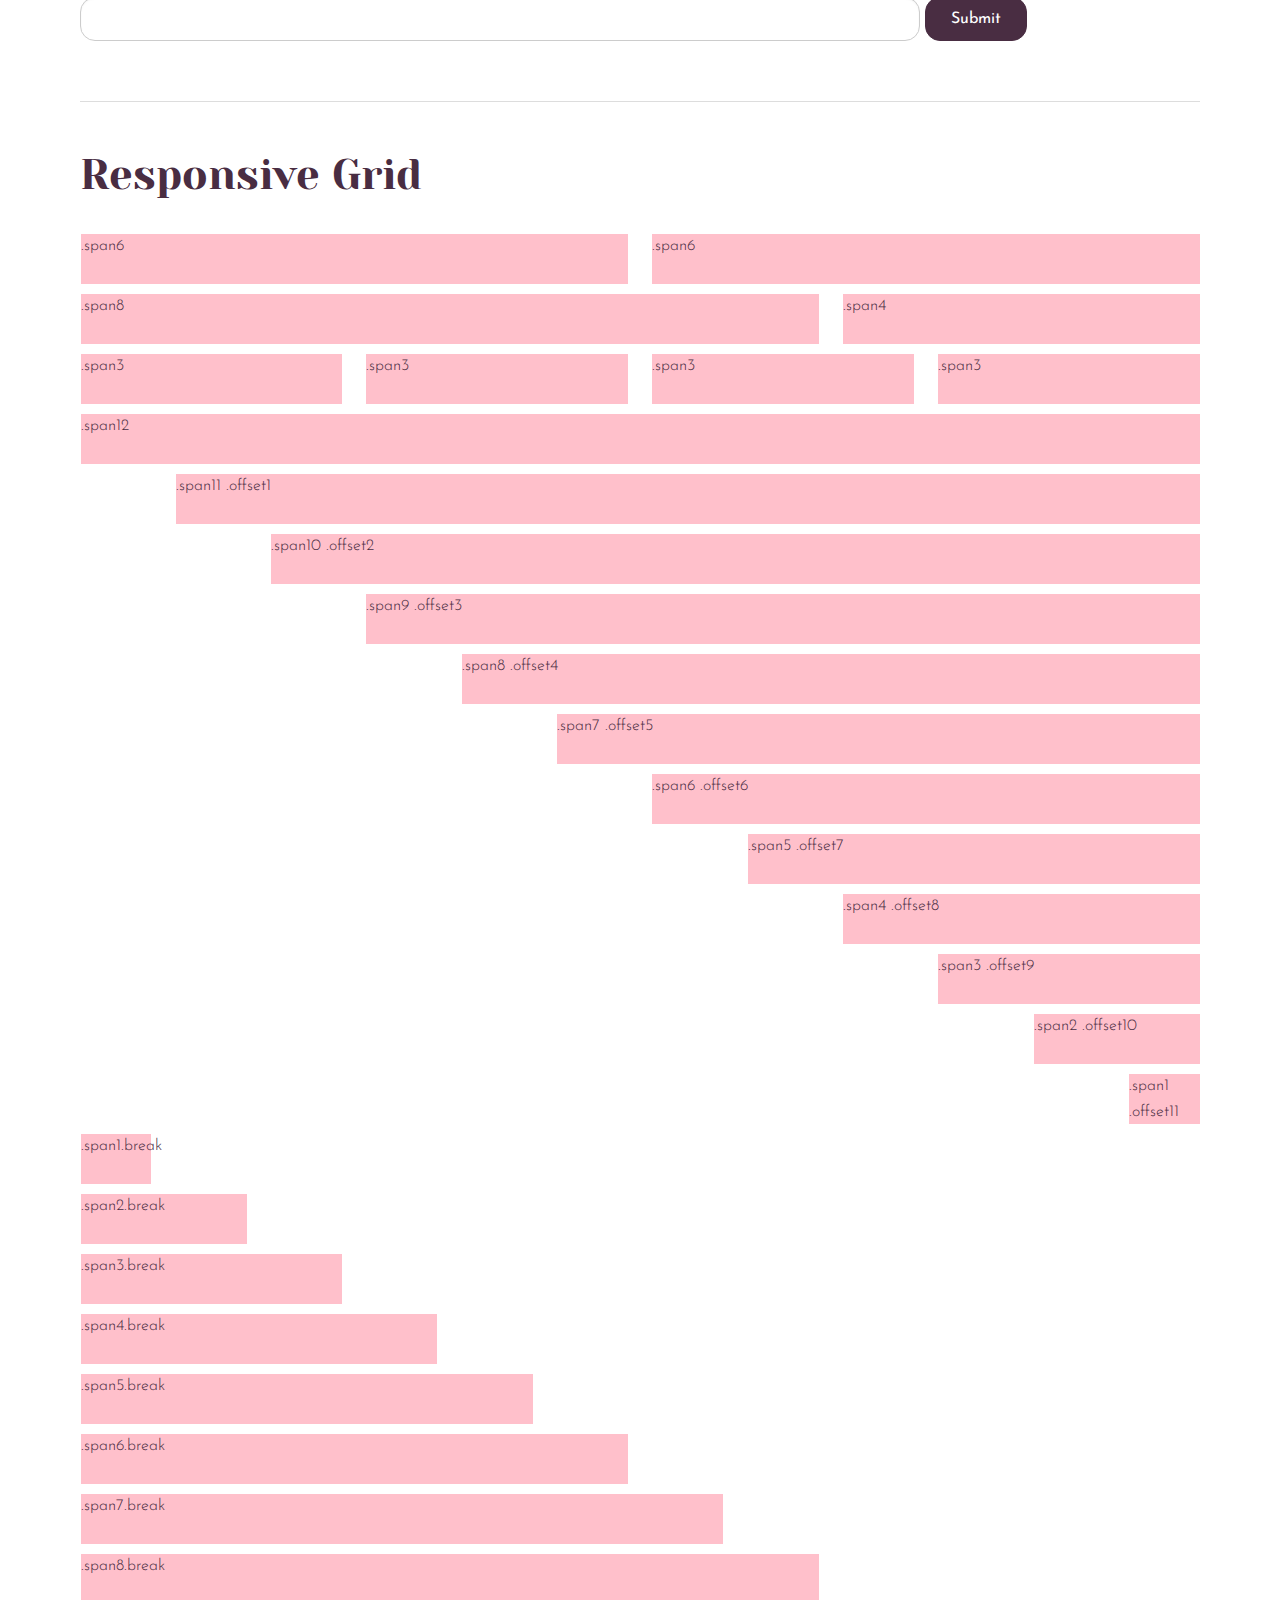
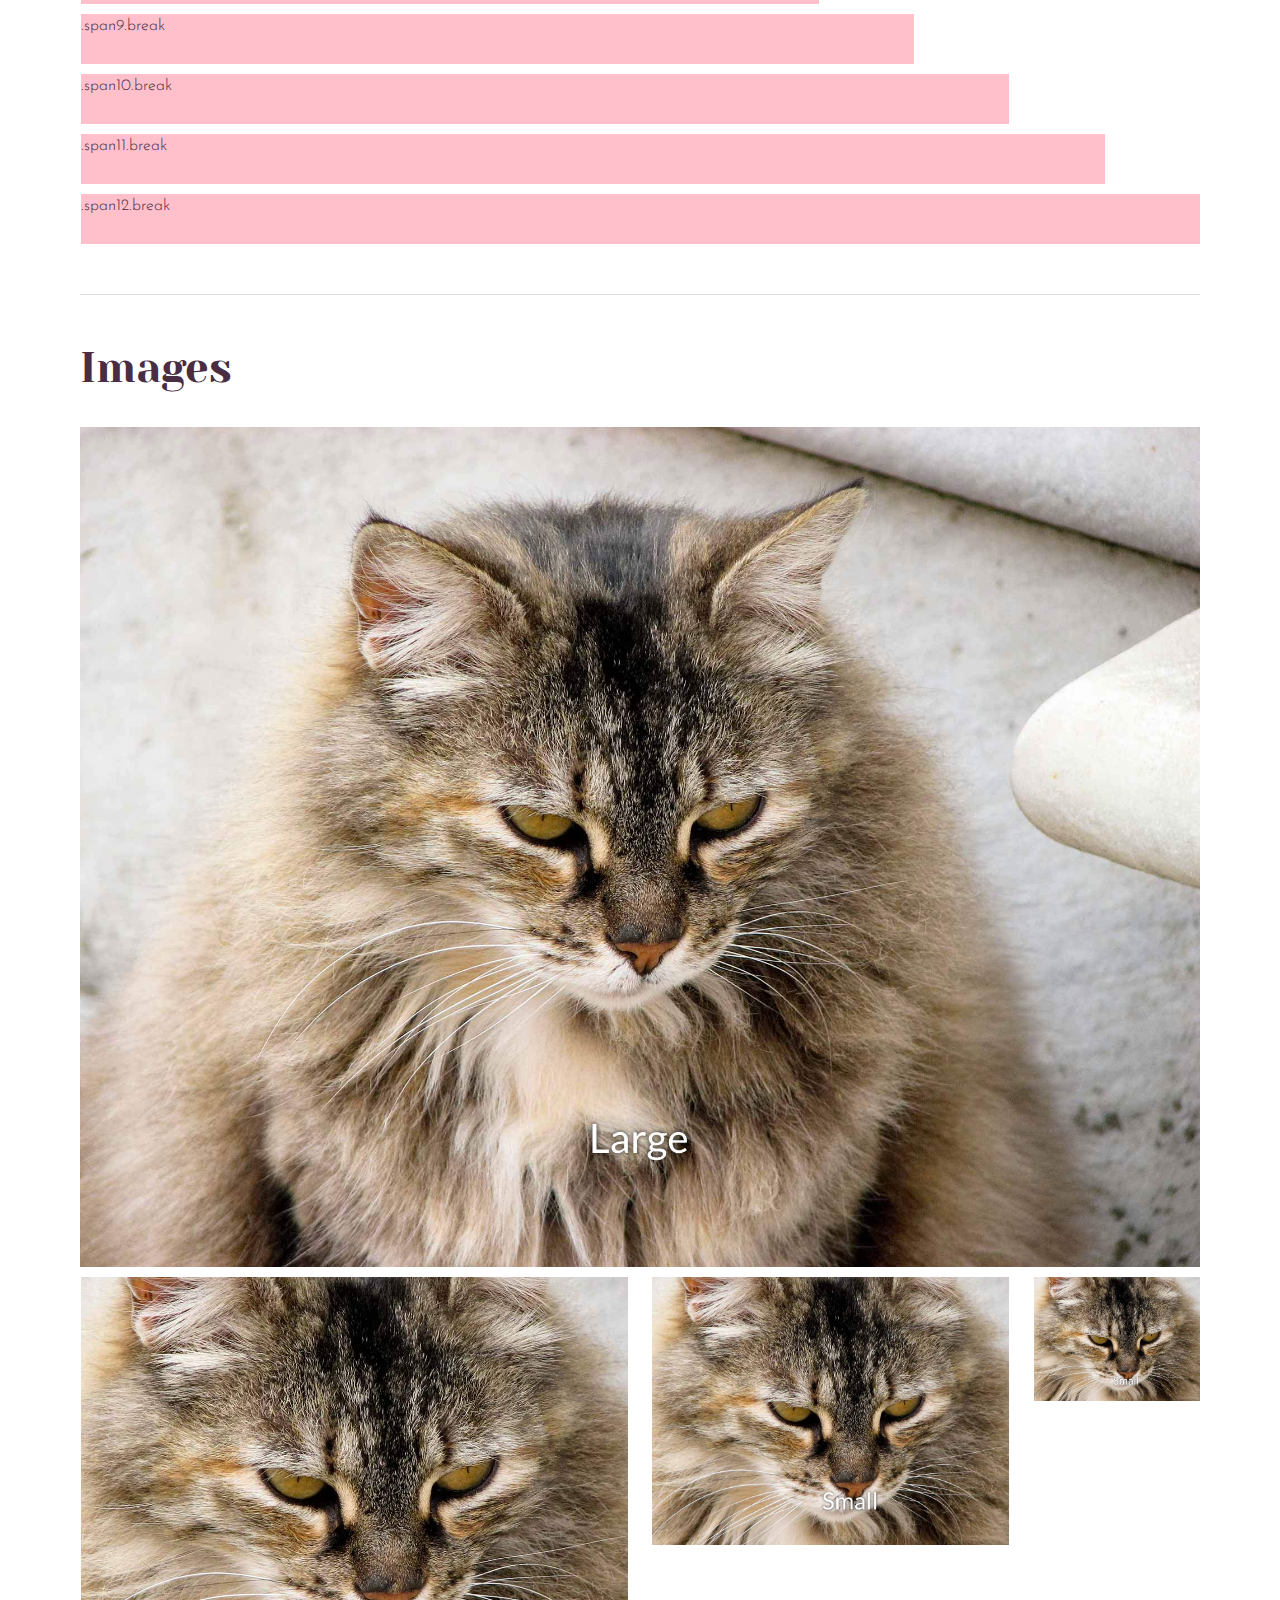
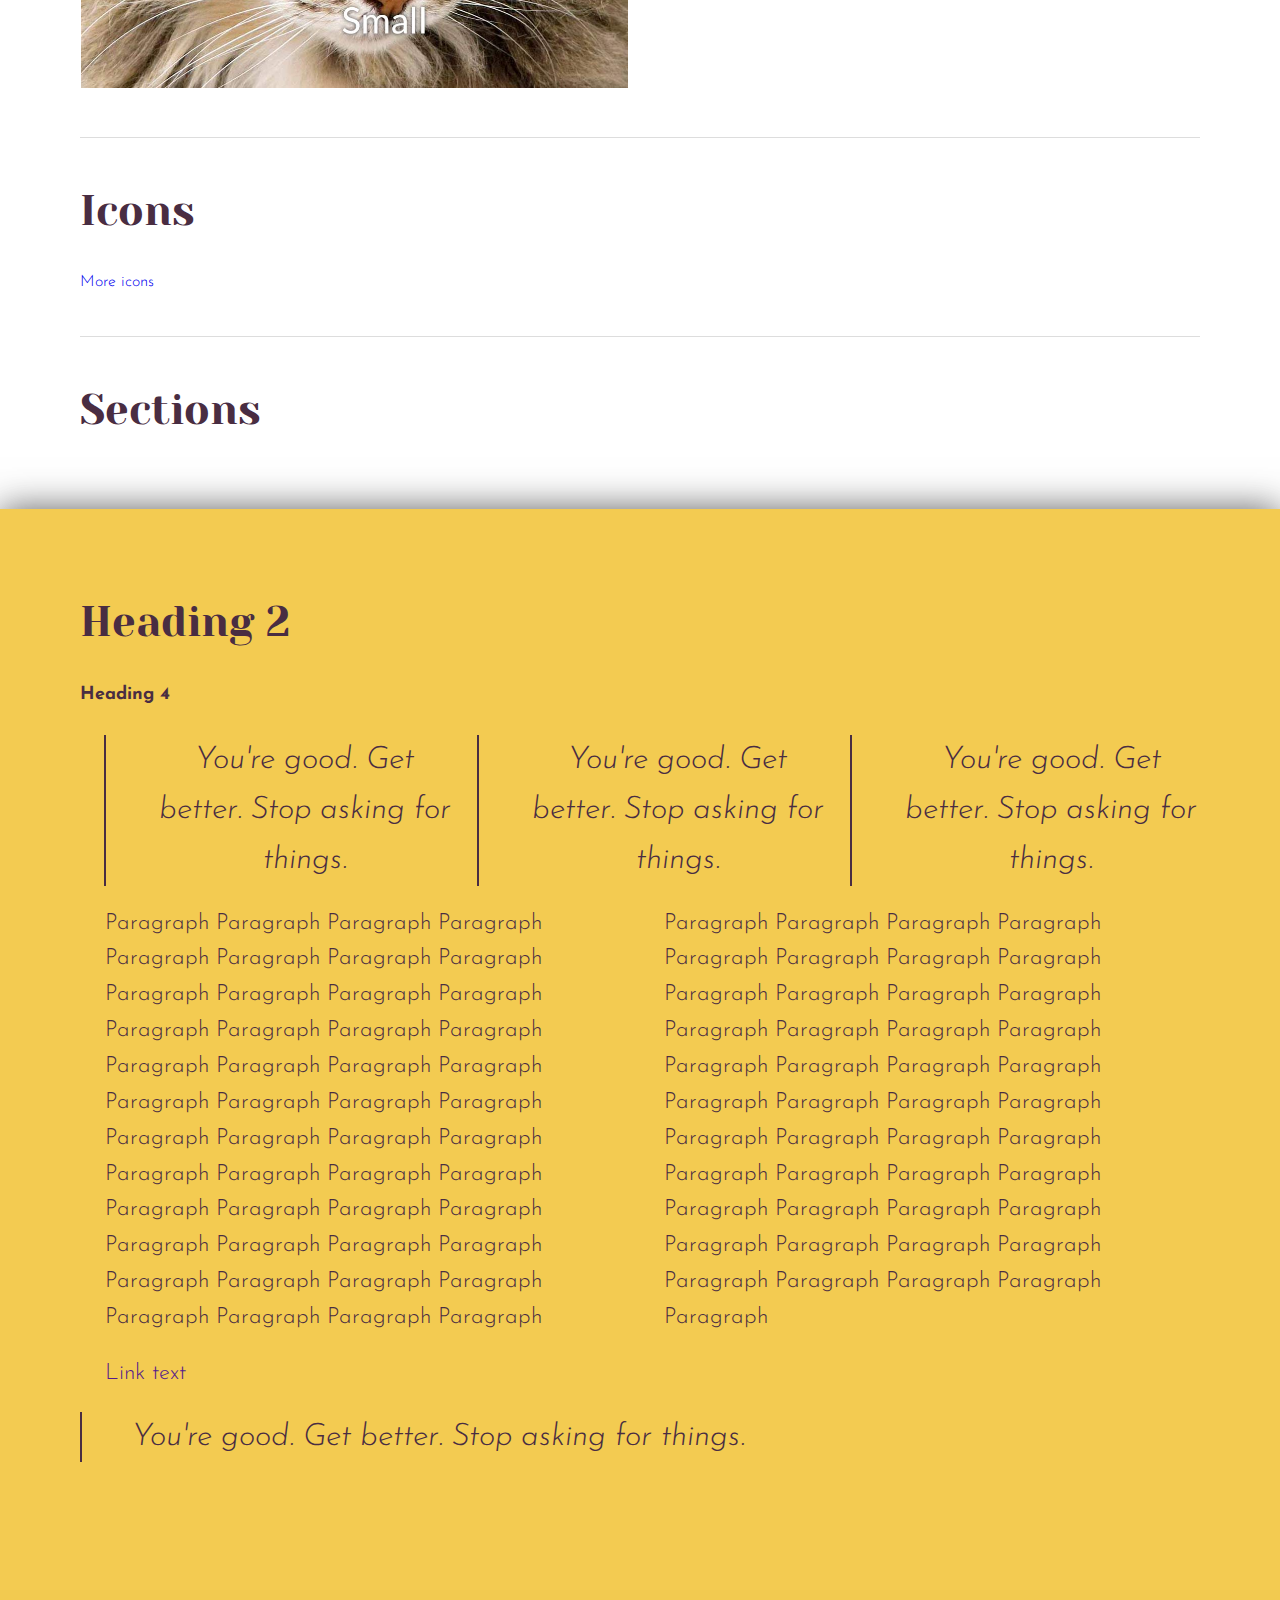
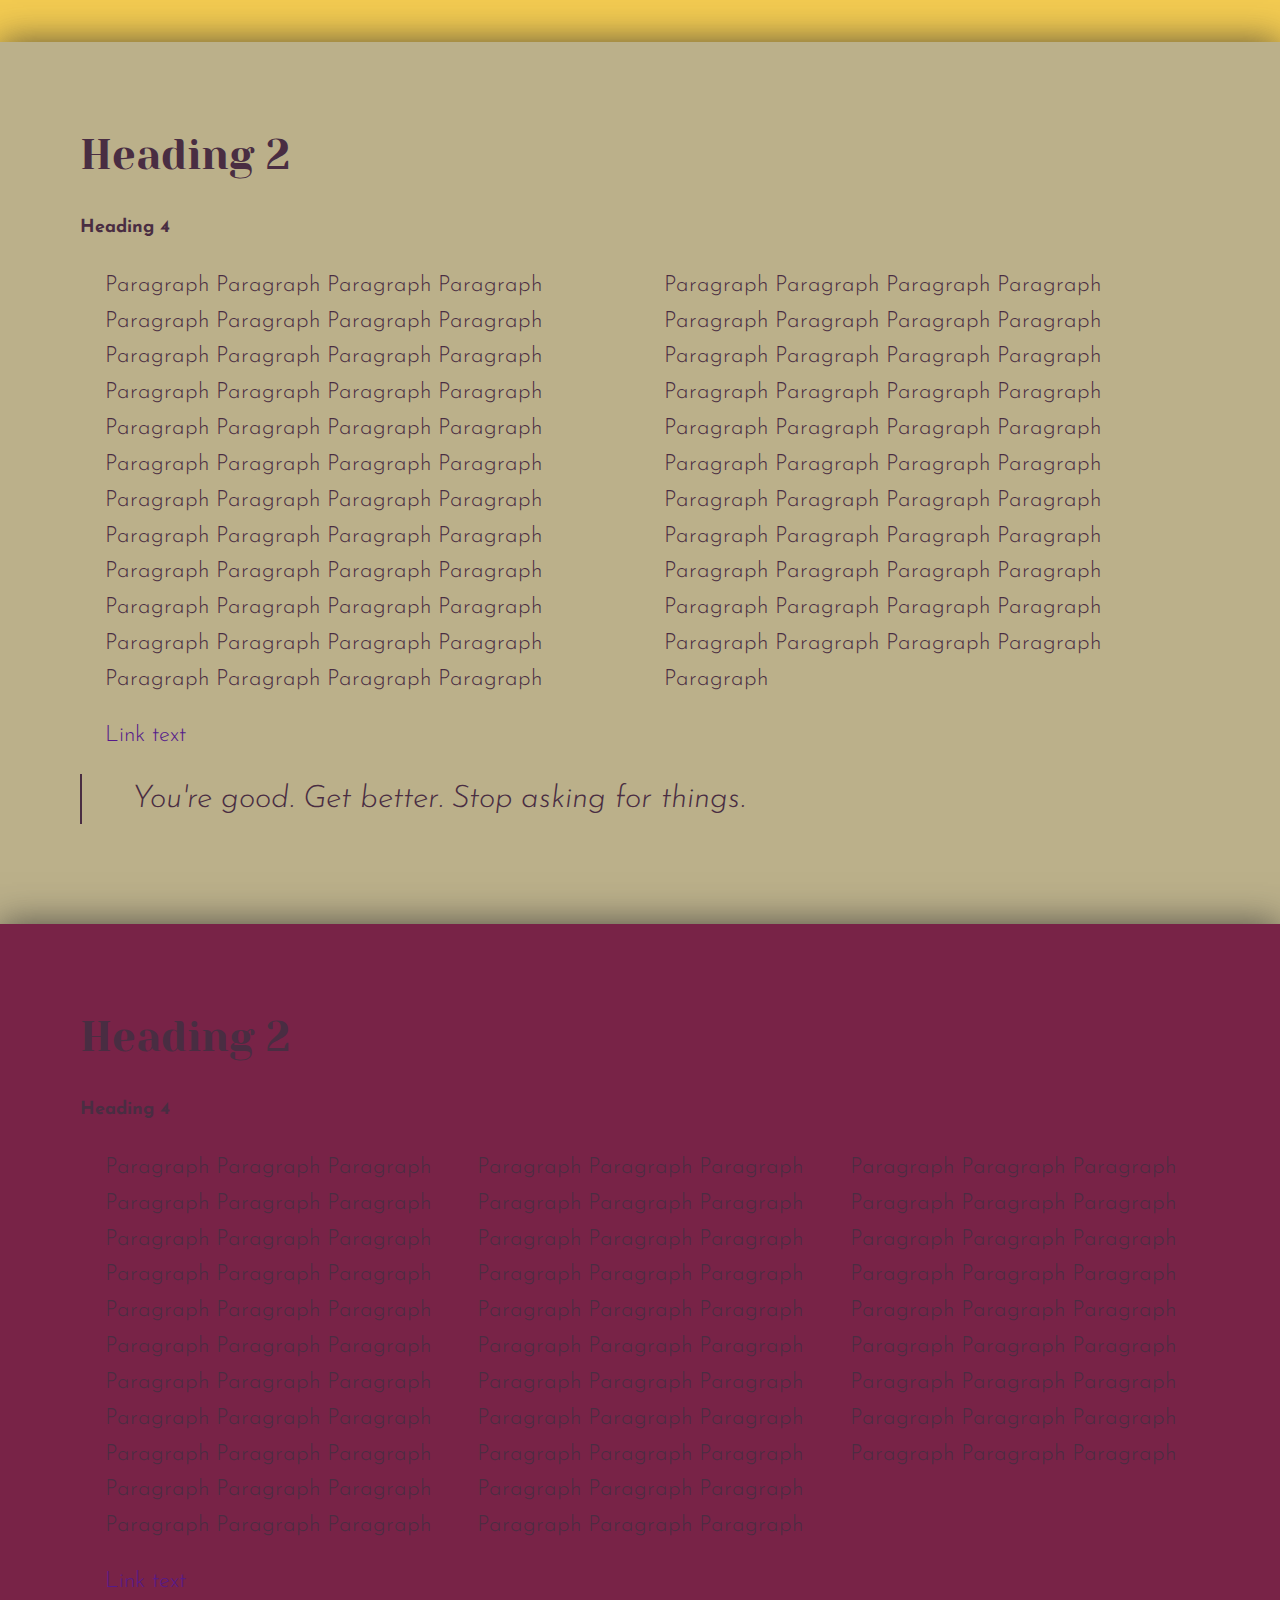
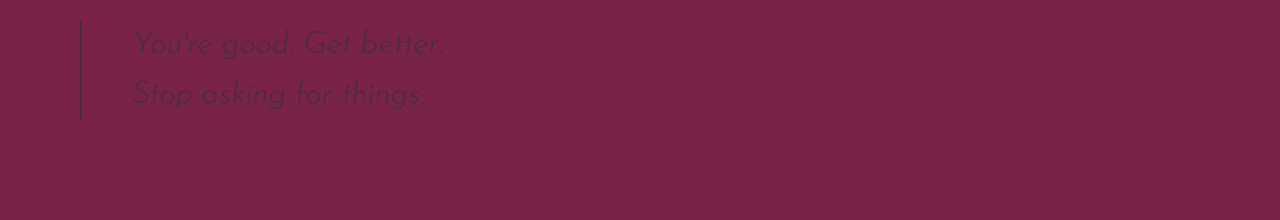
==== commit 273c362a: "adding colors to styles language" ====
--- a/example.html
+++ b/example.html
@@ -25,6 +25,7 @@
 
 <header>
     <nav>
+        <a href="#colors">Colors</a>
         <a href="#type">Type</a>
         <a href="#buttons">Buttons</a>
         <a href="#alerts">Alerts</a>
@@ -46,13 +47,7 @@
 
 <div class="container">
 
-<!--<div class="logo">-->
-<!--<logo1>Heart</logo1>-->
-<!--<logo2>BONE</logo2>-->
-<!--</div>-->
-<!--<h1 style="clear:both;"></h1>-->
-
-<h1>Motherplate 4 <logo1>Heart</logo1><logo2>Bone</logo2></h1>
+<h1>Motherplate for <logo1>Heart</logo1><logo2>Bone</logo2></h1>
 
 <h2>A bare bones responsive SCSS boilerplate for web designers</h2>
 <iframe src="http://ghbtns.com/github-btn.html?user=leemunroe&repo=motherplate&type=watch&count=true&size=large"
@@ -61,6 +56,17 @@
         allowtransparency="true" frameborder="0" scrolling="0" width="170" height="30"></iframe>
 
 <hr>
+<h2 id="colors">Colors</h2>
+
+<div class="group">
+<div class="span2 offset1 color1 left text-center" ><p>#492d42</p></div>
+<div class="span2 color2 left text-center"><p>#782347</p></div>
+<div class="span2 color3 left text-center"><p>#f3CB51</p></div>
+<div class="span2 color4 left text-center"><p>#BBB08A</p></div>
+<div class="span2 color5 left text-center"><p>#EC9A46</p></div>
+<div class="clear"></div>
+</div>
+
 <h2 id="type">Typography</h2>
 
 <h1>Heading 1</h1>
--- a/css/main.css
+++ b/css/main.css
@@ -1 +1 @@
-@import url(http://fonts.googleapis.com/css?family=Open+Sans:400,700|Lato:400,700);article,aside,details,figcaption,figure,footer,header,hgroup,main,nav,section,summary{display:block}audio,canvas,video{display:inline-block}audio:not([controls]){display:none;height:0}[hidden]{display:none}html{font-family:sans-serif;-ms-text-size-adjust:100%;-webkit-text-size-adjust:100%}body{margin:0}a:focus{outline:thin dotted}a:active,a:hover{outline:0}h1{font-size:2em;margin:0.67em 0}abbr[title]{border-bottom:1px dotted}b,strong{font-weight:bold}dfn{font-style:italic}hr{-moz-box-sizing:content-box;box-sizing:content-box;height:0}mark{background:#ff0;color:#000}code,kbd,pre,samp{font-family:monospace, serif;font-size:1em}pre{white-space:pre-wrap}q{quotes:"\201C" "\201D" "\2018" "\2019"}small{font-size:80%}sub,sup{font-size:75%;line-height:0;position:relative;vertical-align:baseline}sup{top:-0.5em}sub{bottom:-0.25em}img{border:0}svg:not(:root){overflow:hidden}figure{margin:0}fieldset{border:1px solid #c0c0c0;margin:0 2px;padding:0.35em 0.625em 0.75em}legend{border:0;padding:0}button,input,select,textarea{font-family:inherit;font-size:100%;margin:0}button,input{line-height:normal}button,select{text-transform:none}button,html input[type="button"],input[type="reset"],input[type="submit"]{-webkit-appearance:button;cursor:pointer}button[disabled],html input[disabled]{cursor:default}input[type="checkbox"],input[type="radio"]{box-sizing:border-box;padding:0}input[type="search"]{-webkit-appearance:textfield;-moz-box-sizing:content-box;-webkit-box-sizing:content-box;box-sizing:content-box}input[type="search"]::-webkit-search-cancel-button,input[type="search"]::-webkit-search-decoration{-webkit-appearance:none}button::-moz-focus-inner,input::-moz-focus-inner{border:0;padding:0}textarea{overflow:auto;vertical-align:top}table{border-collapse:collapse;border-spacing:0}.clearfix,.group{zoom:1}.clearfix:before,.clearfix:after,.group:before,.group:after{content:"\0020";display:block;height:0;overflow:hidden}.clearfix:after,.group:after{clear:both}.container{margin:0 auto;max-width:1200px;padding:10px 10px}.span1,.span2,.span3,.span4,.span5,.span6,.span7,.span8,.span9,.span10,.span11,.span12{display:block;margin-bottom:20px}@media screen and (min-width: 760px){.container{padding:40px 40px}.group{margin-left:-2.1277%}.span1,.span2,.span3,.span4,.span5,.span6,.span7,.span8,.span9,.span10,.span11,.span12{-moz-box-sizing:border-box;-webkit-box-sizing:border-box;box-sizing:border-box;float:left;margin-bottom:0;margin-left:2.1277%}.span1{width:6.20563%}.span1.break{float:none}.offset1{margin-left:10.46103%}.span2{width:14.53897%}.span2.break{float:none}.offset2{margin-left:18.79437%}.span3{width:22.8723%}.span3.break{float:none}.offset3{margin-left:27.1277%}.span4{width:31.20563%}.span4.break{float:none}.offset4{margin-left:35.46103%}.span5{width:39.53897%}.span5.break{float:none}.offset5{margin-left:43.79437%}.span6{width:47.8723%}.span6.break{float:none}.offset6{margin-left:52.1277%}.span7{width:56.20563%}.span7.break{float:none}.offset7{margin-left:60.46103%}.span8{width:64.53897%}.span8.break{float:none}.offset8{margin-left:68.79437%}.span9{width:72.8723%}.span9.break{float:none}.offset9{margin-left:77.1277%}.span10{width:81.20563%}.span10.break{float:none}.offset10{margin-left:85.46103%}.span11{width:89.53897%}.span11.break{float:none}.offset11{margin-left:93.79437%}.span12{width:97.8723%}.span12.break{float:none}.offset12{margin-left:102.1277%}}body{color:#492d42;font-family:"Josefin Sans",sans-serif;font-size:100%;font-style:normal;font-weight:300;line-height:1.6}blockquote{border-left:2px solid #492d42;font-size:1.4em;font-style:italic;font-weight:medium;margin:0 0 20px;padding-left:25px}h1,h2,h3{font-family:"Yeseva One",cursive}h4,h5{font-family:"Josefin Sans",sans-serif}h1{font-size:4.250em;font-style:normal;font-weight:normal;text-transform:uppercase;margin:0 0 25px}h2{font-size:2.625em;font-style:normal;font-weight:normal;margin:0 0 25px}h3{font-size:1.625em;font-style:normal;font-weight:normal;margin:0 0 25px}h4{font-size:1.125em;font-style:normal;font-weight:bold;margin:0 0 25px}h5{font-size:1em;font-style:normal;font-weight:normal;margin:0 0 25px}p{font-family:"Josefin Sans",sans-serif;margin:20px 0 20px}pre{background:#222;color:#fff;display:block;font-family:Monaco, Menlo, Consolas, "Courier New", monospace;font-size:13px;line-height:20px;margin:0 0 20px;padding:10px;word-break:break-all;word-wrap:break-word}code{-moz-border-radius:5px;-webkit-border-radius:5px;border-radius:5px;background:#f5f5f5;border:1px solid rgba(0,0,0,0.1);font-family:Monaco, Menlo, Consolas, "Courier New", monospace;font-size:13px;line-height:20px;padding:2px 10px;word-break:break-all;word-wrap:break-word}a{text-decoration:none}a:hover,a:focus{opacity:0.5;text-decoration:none}logo1{color:#BBB08A}logo2{font-style:bold;font-weight:700;text-transform:uppercase;color:red}@media screen and (max-width: 760px){body{font-size:0.875em;line-height:1.2}h1,h2,h3,h4,h5{margin-bottom:10px}h1{font-size:2.5em}h2{font-size:1.125em}h3{font-size:1em}h4,h5,p,ul,ol{font-size:0.875em}}@media screen and (max-width: 370px){body{font-size:0.875em}h1,h2,h3,h4,h5{margin-bottom:10px}h1{font-size:1.625em}h2{font-size:1.125em}h3{font-size:1em}h4,h5,p,ul,ol{font-size:0.875em}}img,video,audio,iframe,object{max-width:100%}.btn{margin:20px 0 20px;-moz-border-radius:15px;-webkit-border-radius:15px;border-radius:15px;background:transparent;border:1px solid #492d42;color:#492d42;display:inline-block;height:44px;outline:none;padding:0 25px;text-align:center;text-decoration:none;text-transform:capitalize}.btn:hover,.btn:focus{background:#492d42;border-color:#492d42;color:#fff;text-decoration:none}.btn:active{background:#291a25;border-color:#291a25}.btn-primary{background-color:#492d42;border-color:#492d42;color:#fff}.btn-primary:hover,.btn-primary:focus{background:#392334;border-color:#392334;color:#fff}.btn-primary:active{background:#291a25;border-color:#291a25;color:#fff}.btn-lg{font-size:1.4em;height:66px;padding:0 60px}.btn-sm{font-size:.85em;height:30.8px;padding:0 10px}.btn-link{-moz-box-shadow:none;-webkit-box-shadow:none;box-shadow:none;background:transparent;border:0;color:#492d42;text-shadow:none;text-transform:none}.btn-link:hover,.btn-link:focus{background:transparent;color:#492d42;text-decoration:underline}@media screen and (max-width: 370px){.btn{display:block;margin-bottom:10px;width:100%}}table{width:100%}table th,table td{padding:5px;text-align:left}table th{border-bottom:1px solid #ccc;border-top:1px solid #ccc}label{display:block;margin-bottom:5px}input[type=text],input[type=email],input[type=phone],input[type=password],input[type=number],input[type=search],textarea{-moz-box-shadow:inset 0 1px 2px rgba(0,0,0,0.05);-webkit-box-shadow:inset 0 1px 2px rgba(0,0,0,0.05);box-shadow:inset 0 1px 2px rgba(0,0,0,0.05);-moz-border-radius:15px;-webkit-border-radius:15px;border-radius:15px;border:1px solid #ccc;height:44px;outline:none;padding:5px 10px;width:75%}input[type=text]:focus,input[type=email]:focus,input[type=phone]:focus,input[type=password]:focus,input[type=number]:focus,input[type=search]:focus,textarea:focus{border-color:#492d42}input[type=text].full-width,input[type=email].full-width,input[type=phone].full-width,input[type=password].full-width,input[type=number].full-width,input[type=search].full-width,textarea.full-width{width:100%}textarea{height:132px}form{margin-bottom:40px}form .field{margin-bottom:20px}form .hint{color:#aaa;margin-top:5px}form .is-required{font-style:italic}form .has-error .error-description{color:#ff4136;margin-top:5px}form .has-error input[type=text],form .has-error input[type=email],form .has-error input[type=phone],form .has-error input[type=password],form .has-error input[type=number],form .has-error input[type=search],form .has-error textarea{border-color:#ff4136}.alert{zoom:1;-moz-border-radius:15px;-webkit-border-radius:15px;border-radius:15px;border-left:13px solid;margin-bottom:40px;padding:10px}.alert:before,.alert:after{content:"\0020";display:block;height:0;overflow:hidden}.alert:after{clear:both}.alert.alert-danger{background:#ffeae9;border-color:#ff4136;color:#e90d00}.alert.alert-success{background:#e6f9e8;border-color:#2ecc40;color:#25a233}.alert.alert-warning{background:#fff2e7;border-color:#ff851b;color:#e76b00}.alert.alert-info{background:#cfe9ff;border-color:#0074d9;color:#0059a6}.alert.alert-empty{background:#f4f4f4;border:1px dashed #ddd;text-align:center}.alert p:first-child{margin-top:0}.alert p:last-child{margin-bottom:0}nav{background-color:#fff;opacity:0.9;width:100%;top:0px}nav a{font-size:1.4em;display:inline-block;padding:10px 30px}footer a{display:inline-block;padding:10px 30px}@media screen and (max-width: 760px){nav a{padding:10px 20px}}@media screen and (max-width: 370px){nav a{padding:10px 10px}}*{-moz-box-sizing:border-box !important;-webkit-box-sizing:border-box !important;box-sizing:border-box !important}.text-center{text-align:center}.text-justify{text-align:justify}.text-right{text-align:right}.text-left{text-align:left}.clear{clear:both}.right{float:right}.left{float:left}.list-unstyled{list-style:none;margin-left:0;padding-left:0}.valign{vertical-align:middle}hr{border:0;border-bottom:1px solid #ddd;margin:40px 0}.subtle{color:#aaa}.relative{position:relative}section{display:block;padding:40px;-moz-box-shadow:0px 0px 35px 0px rgba(53,53,53,0.8);-webkit-box-shadow:0px 0px 35px 0px rgba(53,53,53,0.8);box-shadow:0px 0px 35px 0px rgba(53,53,53,0.8)}.primary{background-color:#f3CB51}.primary p{font-size:1.4em;margin:0 0 20px;padding-left:25px;-moz-columns:20em 3;-webkit-columns:20em 3;columns:20em 3}.secondary{background-color:#BBB08A}.secondary p{font-size:1.4em;margin:0 0 20px;padding-left:25px;-moz-columns:20em 3;-webkit-columns:20em 3;columns:20em 3}.tertiary{background-color:#782347}.tertiary p{font-size:1.4em;margin:0 0 20px;padding-left:25px;-moz-columns:1em 3;-webkit-columns:1em 3;columns:1em 3}.svg-icon{width:40px;height:40px;display:inline-block}.svg-icon.dribbble{background-image:url([data-uri])}.svg-icon.email{background-image:url([data-uri])}.svg-icon.facebook{background-image:url([data-uri])}.svg-icon.flickr{background-image:url([data-uri])}.svg-icon.github{background-image:url([data-uri])}.svg-icon.instagram{background-image:url([data-uri])}.svg-icon.linkedin{background-image:url([data-uri])}.svg-icon.pinterest{background-image:url([data-uri])}.svg-icon.rss{background-image:url([data-uri])}.svg-icon.stackoverflow{background-image:url([data-uri])}.svg-icon.twitter{background-image:url([data-uri])}.svg-icon.youtube{background-image:url([data-uri])}.svg-icon.googleplus{background-image:url([data-uri])}@media screen and (max-width: 370px){body{overflow-x:hidden}}@media print{header,nav,footer{display:none}img{max-width:500px}body{font:14pt Georgia, "Times New Roman", Times, serif;line-height:1.3}}
+@import url(http://fonts.googleapis.com/css?family=Open+Sans:400,700|Lato:400,700);article,aside,details,figcaption,figure,footer,header,hgroup,main,nav,section,summary{display:block}audio,canvas,video{display:inline-block}audio:not([controls]){display:none;height:0}[hidden]{display:none}html{font-family:sans-serif;-ms-text-size-adjust:100%;-webkit-text-size-adjust:100%}body{margin:0}a:focus{outline:thin dotted}a:active,a:hover{outline:0}h1{font-size:2em;margin:0.67em 0}abbr[title]{border-bottom:1px dotted}b,strong{font-weight:bold}dfn{font-style:italic}hr{-moz-box-sizing:content-box;box-sizing:content-box;height:0}mark{background:#ff0;color:#000}code,kbd,pre,samp{font-family:monospace, serif;font-size:1em}pre{white-space:pre-wrap}q{quotes:"\201C" "\201D" "\2018" "\2019"}small{font-size:80%}sub,sup{font-size:75%;line-height:0;position:relative;vertical-align:baseline}sup{top:-0.5em}sub{bottom:-0.25em}img{border:0}svg:not(:root){overflow:hidden}figure{margin:0}fieldset{border:1px solid #c0c0c0;margin:0 2px;padding:0.35em 0.625em 0.75em}legend{border:0;padding:0}button,input,select,textarea{font-family:inherit;font-size:100%;margin:0}button,input{line-height:normal}button,select{text-transform:none}button,html input[type="button"],input[type="reset"],input[type="submit"]{-webkit-appearance:button;cursor:pointer}button[disabled],html input[disabled]{cursor:default}input[type="checkbox"],input[type="radio"]{box-sizing:border-box;padding:0}input[type="search"]{-webkit-appearance:textfield;-moz-box-sizing:content-box;-webkit-box-sizing:content-box;box-sizing:content-box}input[type="search"]::-webkit-search-cancel-button,input[type="search"]::-webkit-search-decoration{-webkit-appearance:none}button::-moz-focus-inner,input::-moz-focus-inner{border:0;padding:0}textarea{overflow:auto;vertical-align:top}table{border-collapse:collapse;border-spacing:0}.color1{color:white;background-color:#492d42}.color2{color:white;background-color:#782347}.color3{color:white;background-color:#f3CB51}.color4{color:white;background-color:#BBB08A}.color5{color:white;background-color:#EC9A46}.clearfix,.group{zoom:1}.clearfix:before,.clearfix:after,.group:before,.group:after{content:"\0020";display:block;height:0;overflow:hidden}.clearfix:after,.group:after{clear:both}.container{margin:0 auto;max-width:1200px;padding:10px 10px}.span1,.span2,.span3,.span4,.span5,.span6,.span7,.span8,.span9,.span10,.span11,.span12{display:block;margin-bottom:20px}@media screen and (min-width: 760px){.container{padding:40px 40px}.group{margin-left:-2.1277%}.span1,.span2,.span3,.span4,.span5,.span6,.span7,.span8,.span9,.span10,.span11,.span12{-moz-box-sizing:border-box;-webkit-box-sizing:border-box;box-sizing:border-box;float:left;margin-bottom:0;margin-left:2.1277%}.span1{width:6.20563%}.span1.break{float:none}.offset1{margin-left:10.46103%}.span2{width:14.53897%}.span2.break{float:none}.offset2{margin-left:18.79437%}.span3{width:22.8723%}.span3.break{float:none}.offset3{margin-left:27.1277%}.span4{width:31.20563%}.span4.break{float:none}.offset4{margin-left:35.46103%}.span5{width:39.53897%}.span5.break{float:none}.offset5{margin-left:43.79437%}.span6{width:47.8723%}.span6.break{float:none}.offset6{margin-left:52.1277%}.span7{width:56.20563%}.span7.break{float:none}.offset7{margin-left:60.46103%}.span8{width:64.53897%}.span8.break{float:none}.offset8{margin-left:68.79437%}.span9{width:72.8723%}.span9.break{float:none}.offset9{margin-left:77.1277%}.span10{width:81.20563%}.span10.break{float:none}.offset10{margin-left:85.46103%}.span11{width:89.53897%}.span11.break{float:none}.offset11{margin-left:93.79437%}.span12{width:97.8723%}.span12.break{float:none}.offset12{margin-left:102.1277%}}body{color:#492d42;font-family:"Josefin Sans",sans-serif;font-size:100%;font-style:normal;font-weight:300;line-height:1.6}blockquote{border-left:2px solid #492d42;font-size:1.4em;font-style:italic;font-weight:medium;margin:0 0 20px;padding-left:25px}h1,h2,h3{font-family:"Yeseva One",cursive}h4,h5{font-family:"Josefin Sans",sans-serif}h1{font-size:4.250em;font-style:normal;font-weight:normal;text-transform:uppercase;margin:0 0 25px}h2{font-size:2.625em;font-style:normal;font-weight:normal;margin:0 0 25px}h3{font-size:1.625em;font-style:normal;font-weight:normal;margin:0 0 25px}h4{font-size:1.125em;font-style:normal;font-weight:bold;margin:0 0 25px}h5{font-size:1em;font-style:normal;font-weight:normal;margin:0 0 25px}p{font-family:"Josefin Sans",sans-serif;margin:20px 0 20px}pre{background:#222;color:#fff;display:block;font-family:Monaco, Menlo, Consolas, "Courier New", monospace;font-size:13px;line-height:20px;margin:0 0 20px;padding:10px;word-break:break-all;word-wrap:break-word}code{-moz-border-radius:5px;-webkit-border-radius:5px;border-radius:5px;background:#f5f5f5;border:1px solid rgba(0,0,0,0.1);font-family:Monaco, Menlo, Consolas, "Courier New", monospace;font-size:13px;line-height:20px;padding:2px 10px;word-break:break-all;word-wrap:break-word}a{text-decoration:none}a:hover,a:focus{opacity:0.5;text-decoration:none}logo1{color:#BBB08A}logo2{font-style:bold;font-weight:700;text-transform:uppercase;color:red}@media screen and (max-width: 760px){body{font-size:0.875em;line-height:1.2}h1,h2,h3,h4,h5{margin-bottom:10px}h1{font-size:2.5em}h2{font-size:1.125em}h3{font-size:1em}h4,h5,p,ul,ol{font-size:0.875em}}@media screen and (max-width: 370px){body{font-size:0.875em}h1,h2,h3,h4,h5{margin-bottom:10px}h1{font-size:1.625em}h2{font-size:1.125em}h3{font-size:1em}h4,h5,p,ul,ol{font-size:0.875em}}img,video,audio,iframe,object{max-width:100%}.btn{margin:20px 0 20px;-moz-border-radius:15px;-webkit-border-radius:15px;border-radius:15px;background:transparent;border:1px solid #492d42;color:#492d42;display:inline-block;height:44px;outline:none;padding:0 25px;text-align:center;text-decoration:none;text-transform:capitalize}.btn:hover,.btn:focus{background:#492d42;border-color:#492d42;color:#fff;text-decoration:none}.btn:active{background:#291a25;border-color:#291a25}.btn-primary{background-color:#492d42;border-color:#492d42;color:#fff}.btn-primary:hover,.btn-primary:focus{background:#392334;border-color:#392334;color:#fff}.btn-primary:active{background:#291a25;border-color:#291a25;color:#fff}.btn-lg{font-size:1.4em;height:66px;padding:0 60px}.btn-sm{font-size:.85em;height:30.8px;padding:0 10px}.btn-link{-moz-box-shadow:none;-webkit-box-shadow:none;box-shadow:none;background:transparent;border:0;color:#492d42;text-shadow:none;text-transform:none}.btn-link:hover,.btn-link:focus{background:transparent;color:#492d42;text-decoration:underline}@media screen and (max-width: 370px){.btn{display:block;margin-bottom:10px;width:100%}}table{width:100%}table th,table td{padding:5px;text-align:left}table th{border-bottom:1px solid #ccc;border-top:1px solid #ccc}label{display:block;margin-bottom:5px}input[type=text],input[type=email],input[type=phone],input[type=password],input[type=number],input[type=search],textarea{-moz-box-shadow:inset 0 1px 2px rgba(0,0,0,0.05);-webkit-box-shadow:inset 0 1px 2px rgba(0,0,0,0.05);box-shadow:inset 0 1px 2px rgba(0,0,0,0.05);-moz-border-radius:15px;-webkit-border-radius:15px;border-radius:15px;border:1px solid #ccc;height:44px;outline:none;padding:5px 10px;width:75%}input[type=text]:focus,input[type=email]:focus,input[type=phone]:focus,input[type=password]:focus,input[type=number]:focus,input[type=search]:focus,textarea:focus{border-color:#492d42}input[type=text].full-width,input[type=email].full-width,input[type=phone].full-width,input[type=password].full-width,input[type=number].full-width,input[type=search].full-width,textarea.full-width{width:100%}textarea{height:132px}form{margin-bottom:40px}form .field{margin-bottom:20px}form .hint{color:#aaa;margin-top:5px}form .is-required{font-style:italic}form .has-error .error-description{color:#ff4136;margin-top:5px}form .has-error input[type=text],form .has-error input[type=email],form .has-error input[type=phone],form .has-error input[type=password],form .has-error input[type=number],form .has-error input[type=search],form .has-error textarea{border-color:#ff4136}.alert{zoom:1;-moz-border-radius:15px;-webkit-border-radius:15px;border-radius:15px;border-left:13px solid;margin-bottom:40px;padding:10px}.alert:before,.alert:after{content:"\0020";display:block;height:0;overflow:hidden}.alert:after{clear:both}.alert.alert-danger{background:#ffeae9;border-color:#ff4136;color:#e90d00}.alert.alert-success{background:#e6f9e8;border-color:#2ecc40;color:#25a233}.alert.alert-warning{background:#fff2e7;border-color:#ff851b;color:#e76b00}.alert.alert-info{background:#cfe9ff;border-color:#0074d9;color:#0059a6}.alert.alert-empty{background:#f4f4f4;border:1px dashed #ddd;text-align:center}.alert p:first-child{margin-top:0}.alert p:last-child{margin-bottom:0}nav{background-color:#fff;opacity:0.9;width:100%;top:0px}nav a{font-size:1.4em;display:inline-block;padding:10px 30px}footer a{display:inline-block;padding:10px 30px}@media screen and (max-width: 760px){nav a{padding:10px 20px}}@media screen and (max-width: 370px){nav a{padding:10px 10px}}*{-moz-box-sizing:border-box !important;-webkit-box-sizing:border-box !important;box-sizing:border-box !important}.text-center{text-align:center}.text-justify{text-align:justify}.text-right{text-align:right}.text-left{text-align:left}.clear{clear:both}.right{float:right}.left{float:left}.list-unstyled{list-style:none;margin-left:0;padding-left:0}.valign{vertical-align:middle}hr{border:0;border-bottom:1px solid #ddd;margin:40px 0}.subtle{color:#aaa}.relative{position:relative}section{display:block;padding:40px;-moz-box-shadow:0px 0px 35px 0px rgba(53,53,53,0.8);-webkit-box-shadow:0px 0px 35px 0px rgba(53,53,53,0.8);box-shadow:0px 0px 35px 0px rgba(53,53,53,0.8)}.primary{background-color:#f3CB51}.primary p{font-size:1.4em;margin:0 0 20px;padding-left:25px;-moz-columns:20em 3;-webkit-columns:20em 3;columns:20em 3}.secondary{background-color:#BBB08A}.secondary p{font-size:1.4em;margin:0 0 20px;padding-left:25px;-moz-columns:20em 3;-webkit-columns:20em 3;columns:20em 3}.tertiary{background-color:#782347}.tertiary p{font-size:1.4em;margin:0 0 20px;padding-left:25px;-moz-columns:1em 3;-webkit-columns:1em 3;columns:1em 3}.svg-icon{width:40px;height:40px;display:inline-block}.svg-icon.dribbble{background-image:url([data-uri])}.svg-icon.email{background-image:url([data-uri])}.svg-icon.facebook{background-image:url([data-uri])}.svg-icon.flickr{background-image:url([data-uri])}.svg-icon.github{background-image:url([data-uri])}.svg-icon.instagram{background-image:url([data-uri])}.svg-icon.linkedin{background-image:url([data-uri])}.svg-icon.pinterest{background-image:url([data-uri])}.svg-icon.rss{background-image:url([data-uri])}.svg-icon.stackoverflow{background-image:url([data-uri])}.svg-icon.twitter{background-image:url([data-uri])}.svg-icon.youtube{background-image:url([data-uri])}.svg-icon.googleplus{background-image:url([data-uri])}@media screen and (max-width: 370px){body{overflow-x:hidden}}@media print{header,nav,footer{display:none}img{max-width:500px}body{font:14pt Georgia, "Times New Roman", Times, serif;line-height:1.3}}
